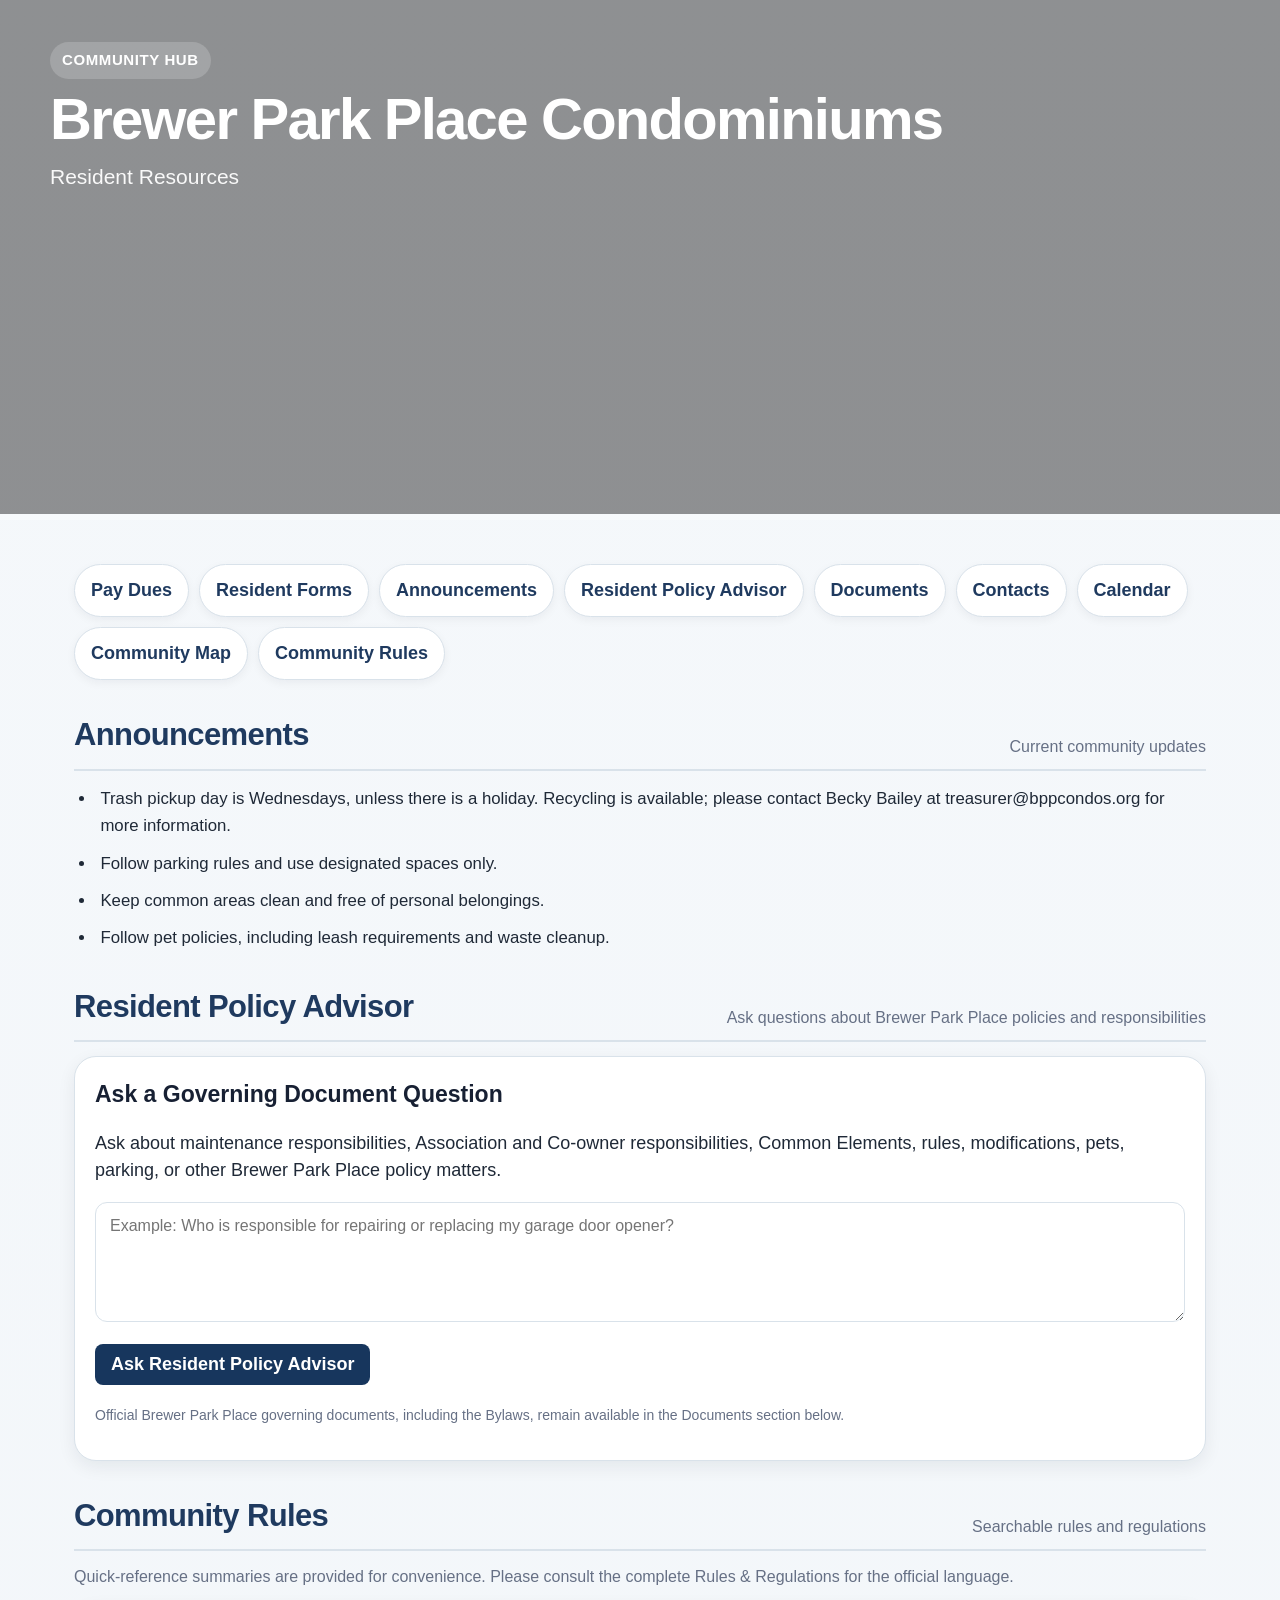
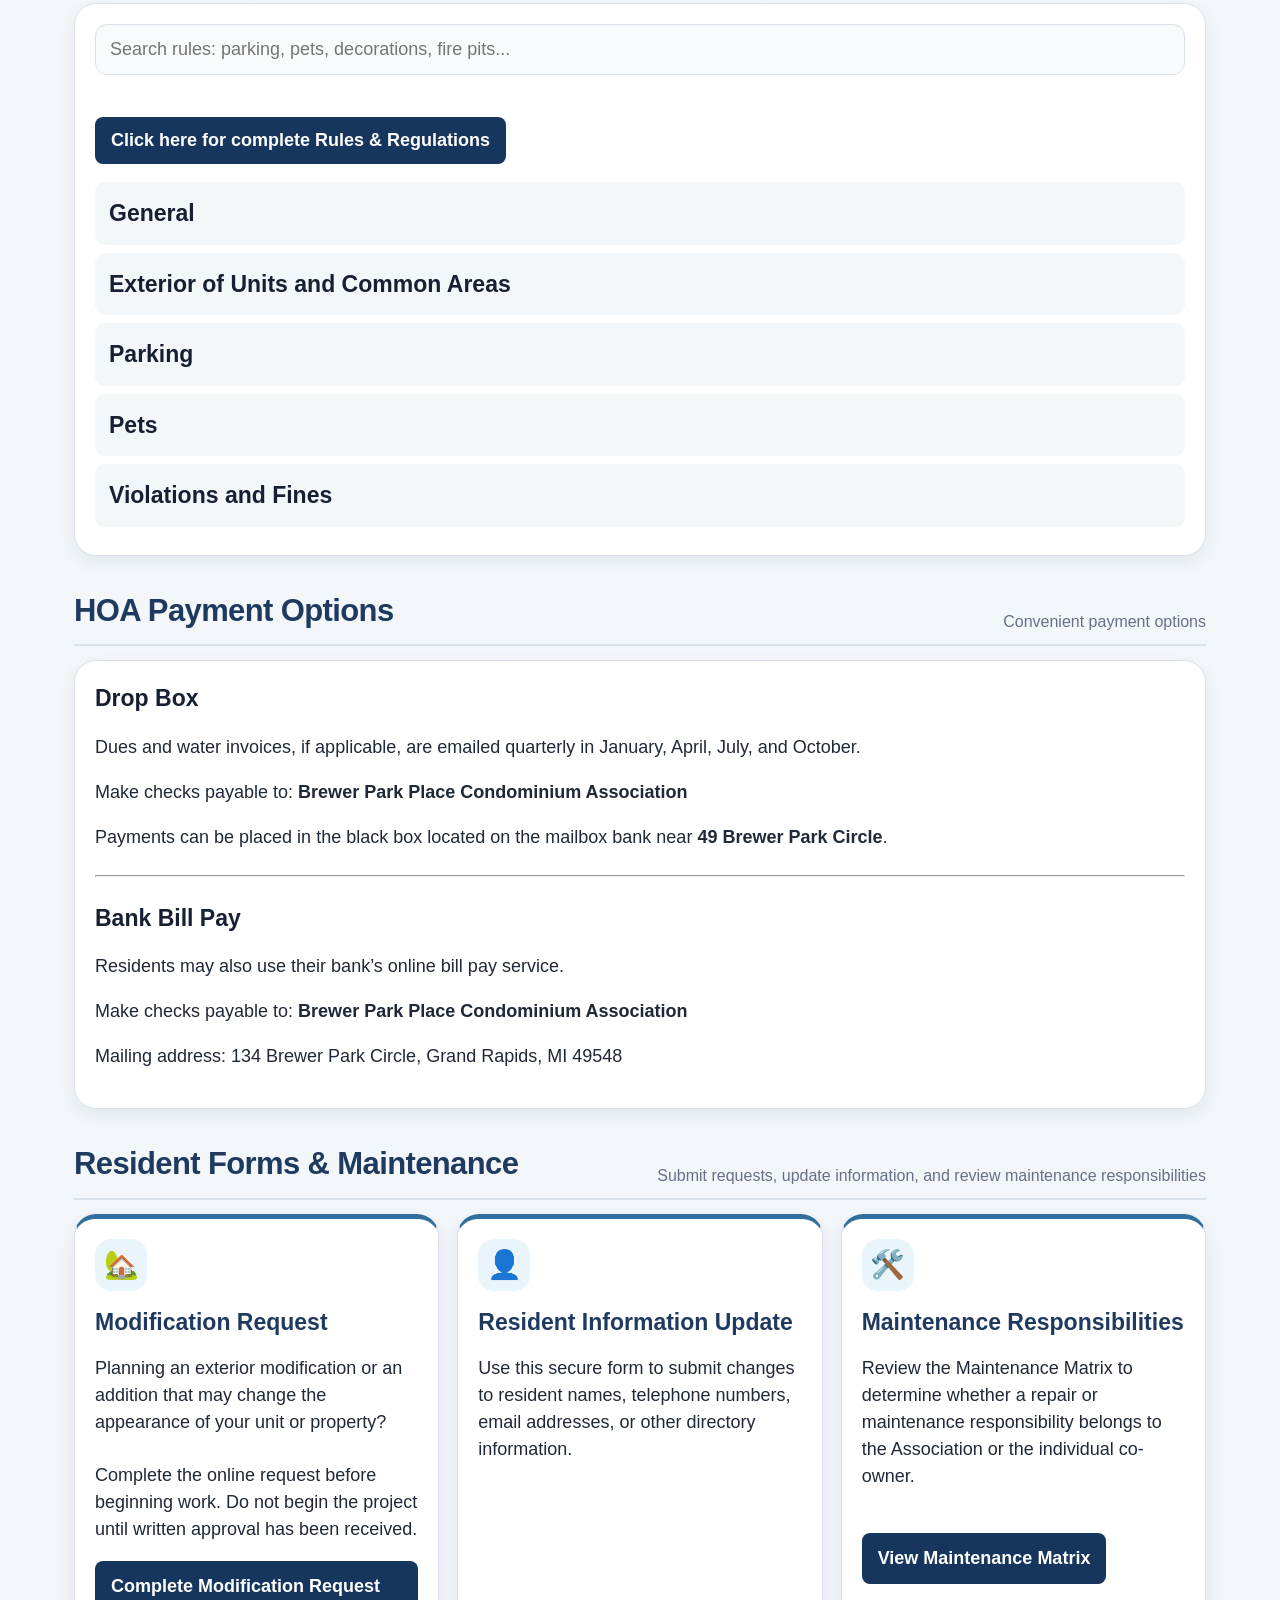
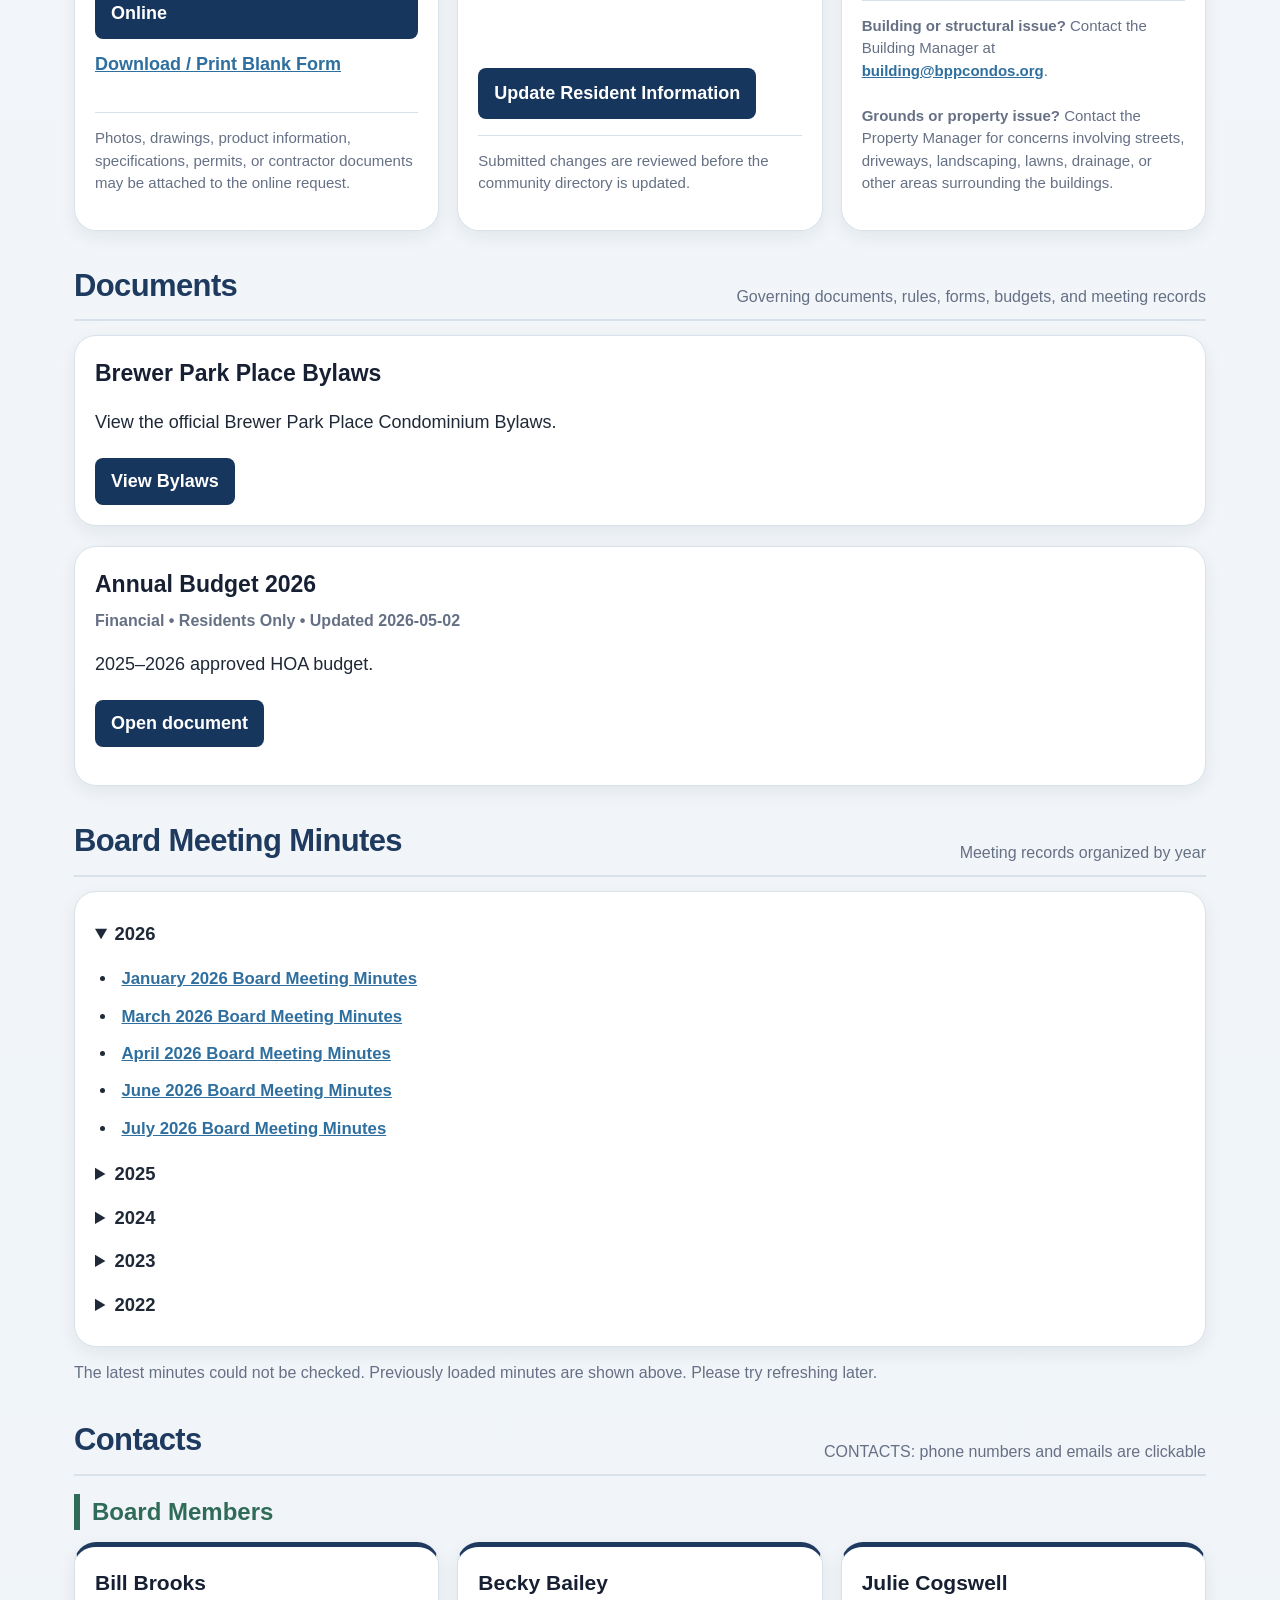
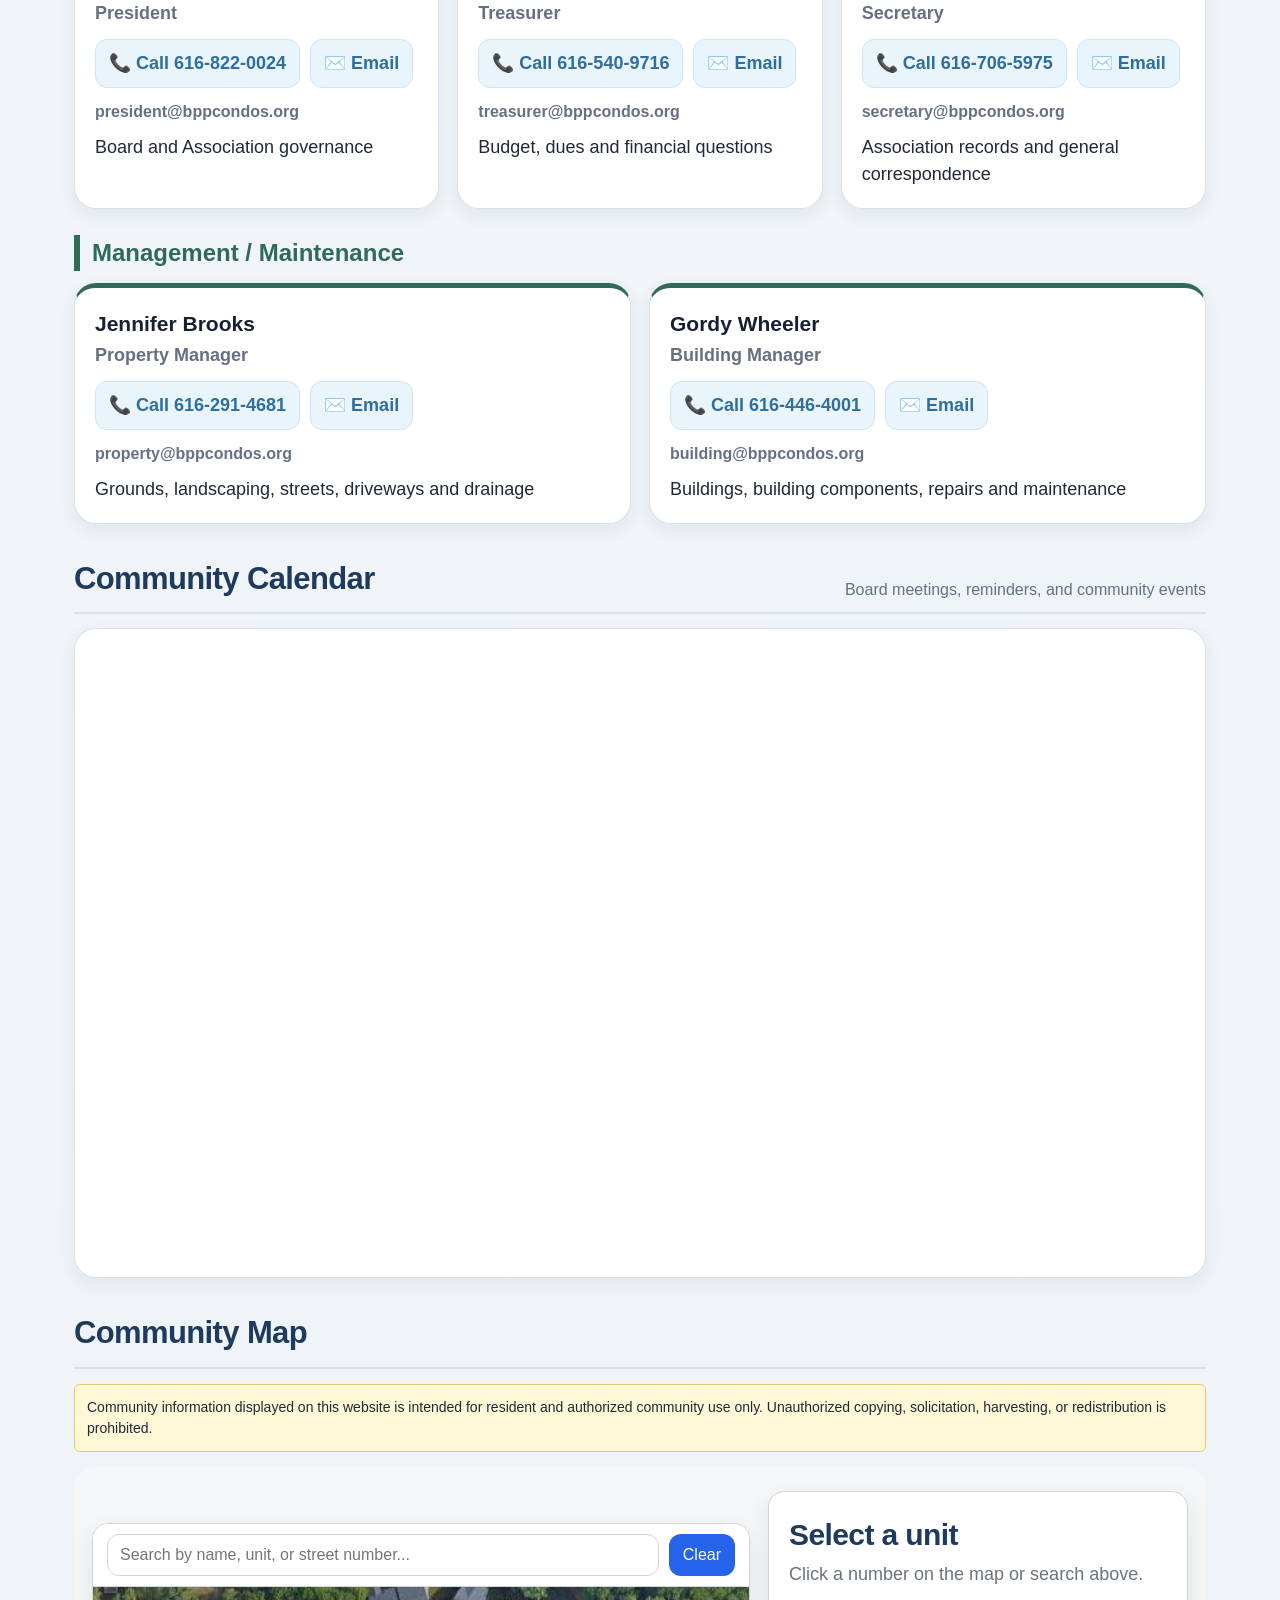
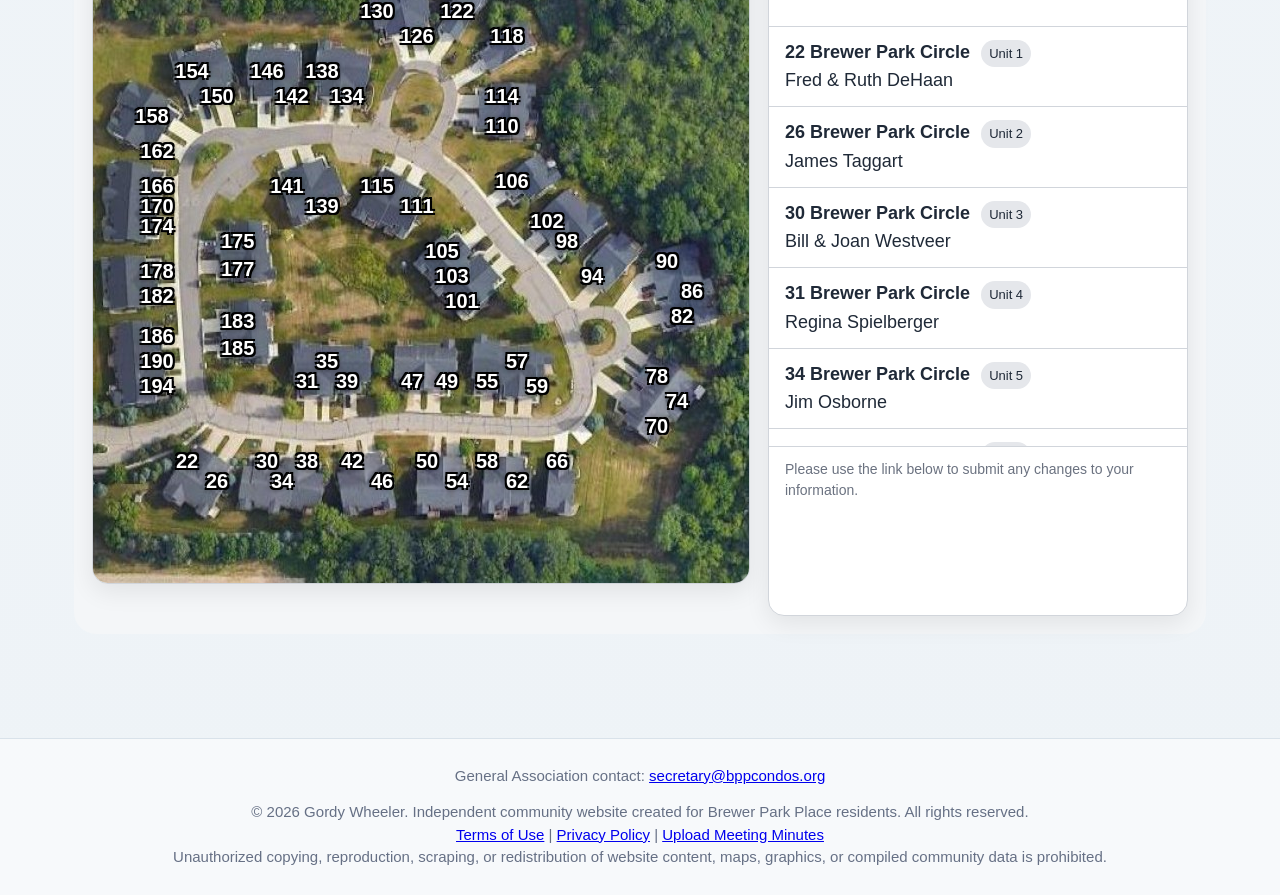
==== index.html @ aca6ef5b "Enable repeatable PDF minutes uploads and permanent owner guide Generate the minutes listing during " ====
<!DOCTYPE html>
<html lang="en">
<head>
  <meta charset="UTF-8" />
  <meta name="viewport" content="width=device-width, initial-scale=1.0" />
  <title>Brewer Park Place Condominiums | Community Hub</title>
  <link rel="stylesheet" href="style.css?v=5" />
  <style>
    .resident-disclaimer{background:#fff8d6;border:1px solid #e2c96f;padding:12px;margin:15px 0;border-radius:6px;font-size:14px;line-height:1.5;}
  </style>
</head>
<body>
<header>
  <div class="hero"><div><span class="brand-kicker">Community Hub</span><h1 id="hoaName">Brewer Park Place Condominiums</h1><p id="subtitle">A private community resource for residents and owners.</p></div></div>
</header>
<main>
  <nav aria-label="Main sections">
    <a href="#pay-dues">Pay Dues</a><a href="#resident-forms">Resident Forms</a><a href="#announcements">Announcements</a><a href="#policy-advisor">Resident Policy Advisor</a><a href="#documents">Documents</a><a href="#contacts">Contacts</a><a href="#calendar">Calendar</a><a href="#community-map">Community Map</a><a href="#community-rules">Community Rules</a>
  </nav>
  <section id="announcements"><div class="section-title"><h2>Announcements</h2><p class="section-note">Current community updates</p></div><ul id="announcementGrid" class="announcement-list"></ul></section>
  <section id="policy-advisor">
    <div class="section-title"><h2>Resident Policy Advisor</h2><p class="section-note">Ask questions about Brewer Park Place policies and responsibilities</p></div>
    <div class="card"><h3>Ask a Governing Document Question</h3><p>Ask about maintenance responsibilities, Association and Co-owner responsibilities, Common Elements, rules, modifications, pets, parking, or other Brewer Park Place policy matters.</p><textarea id="policyQuestion" placeholder="Example: Who is responsible for repairing or replacing my garage door opener?" style="width:100%; min-height:120px; padding:14px; font-size:16px; border:1px solid #d9e2ea; border-radius:12px; font-family:inherit; resize:vertical;"></textarea><button id="policyAskButton" class="button-link" type="button" onclick="askResidentPolicyAdvisor()" style="margin-top:14px;">Ask Resident Policy Advisor</button><div id="policyAnswer" style="display:none; margin-top:22px; padding:20px; background:#f7f9fb; border-left:5px solid #2b6ea6; border-radius:8px; white-space:pre-wrap; line-height:1.6;"></div><p style="margin-top:20px; font-size:14px; color:#667085;">Official Brewer Park Place governing documents, including the Bylaws, remain available in the Documents section below.</p></div>
  </section>
  <section id="community-rules">
    <div class="section-title"><h2>Community Rules</h2><p class="section-note">Searchable rules and regulations</p></div><p class="section-note" style="margin-bottom:14px;">Quick-reference summaries are provided for convenience. Please consult the complete Rules & Regulations for the official language.</p>
    <div class="card"><input id="rulesSearch" type="search" placeholder="Search rules: parking, pets, decorations, fire pits..." style="width:100%; padding:14px; font-size:18px; border:1px solid #d9e2ea; border-radius:12px; margin-bottom:20px;"><p><a class="button-link" href="https://drive.google.com/file/d/1xYm-x0zJaUz3wFuI6spm7TD19qVD8xUI/view?usp=sharing" target="_blank">Click here for complete Rules & Regulations</a></p>
      <div class="rules-section"><h3 class="rules-title">General</h3><div class="rules-content"><p>No yard sales, garage sales, rummage or estate sales, or auctions are permitted.</p><p>Co-owners selling units must notify the Board and provide realtor information.</p></div></div>
      <div class="rules-section"><h3 class="rules-title">Exterior of Units and Common Areas</h3><div class="rules-content"><p>No more than three security cameras may be attached to a unit.</p><p>Wind chimes are prohibited.</p><p>Trash containers must remain in garages except on trash day.</p><p>Propane fire tables are allowed if compliant with fire codes.</p></div></div>
      <div class="rules-section"><h3 class="rules-title">Parking</h3><div class="rules-content"><p>Guests should use driveways or guest parking lots.</p><p>No parking on sidewalks or grass.</p><p>Garage doors should remain closed except during active use.</p></div></div>
      <div class="rules-section"><h3 class="rules-title">Pets</h3><div class="rules-content"><p>Pets must be leashed and under control outdoors.</p><p>Residents must immediately clean up after pets.</p><p>Pet owners must complete pet registration.</p></div></div>
      <div class="rules-section"><h3 class="rules-title">Violations and Fines</h3><div class="rules-content"><p>The Board may levy fines for violations.</p><p>$100 fines may apply after 30 days.</p><p>$500 fines may apply after 60 days or repeated violations.</p></div></div>
    </div>
  </section>
  <section id="pay-dues"><div class="section-title"><h2>HOA Payment Options</h2><p class="section-note">Convenient payment options</p></div><div class="card"><h3>Drop Box</h3><p>Dues and water invoices, if applicable, are emailed quarterly in January, April, July, and October.</p><p>Make checks payable to: <strong>Brewer Park Place Condominium Association</strong></p><p>Payments can be placed in the black box located on the mailbox bank near <strong>49 Brewer Park Circle</strong>.</p><hr style="margin:24px 0;"><h3>Bank Bill Pay</h3><p>Residents may also use their bank’s online bill pay service.</p><p>Make checks payable to: <strong>Brewer Park Place Condominium Association</strong></p><p>Mailing address: 134 Brewer Park Circle, Grand Rapids, MI 49548</p></div></section>
  <section id="resident-forms">
    <div class="section-title"><h2>Resident Forms & Maintenance</h2><p class="section-note">Submit requests, update information, and review maintenance responsibilities</p></div>
    <div class="grid">
      <article class="card form-card"><div class="form-icon" aria-hidden="true">🏡</div><h3>Modification Request</h3><p>Planning an exterior modification or an addition that may change the appearance of your unit or property?</p><p>Complete the online request before beginning work. Do not begin the project until written approval has been received.</p><a class="button-link form-button" href="modification-request.html">Complete Modification Request Online</a><p style="margin-top:12px"><a href="BPP_Exterior_Alteration_Modification_Request.pdf" target="_blank" rel="noopener">Download / Print Blank Form</a></p><p class="form-help">Photos, drawings, product information, specifications, permits, or contractor documents may be attached to the online request.</p></article>
      <article class="card form-card"><div class="form-icon" aria-hidden="true">👤</div><h3>Resident Information Update</h3><p>Use this secure form to submit changes to resident names, telephone numbers, email addresses, or other directory information.</p><a class="button-link form-button" href="https://docs.google.com/forms/d/e/1FAIpQLScCni-2s0RUmHZD7UbjFWbjisVUMGKxMQ0u1I9mauL1jC-TzA/viewform?usp=sharing" target="_blank" rel="noopener">Update Resident Information</a><p class="form-help">Submitted changes are reviewed before the community directory is updated.</p></article>
      <article class="card form-card"><div class="form-icon" aria-hidden="true">🛠️</div><h3>Maintenance Responsibilities</h3><p>Review the Maintenance Matrix to determine whether a repair or maintenance responsibility belongs to the Association or the individual co-owner.</p><a class="button-link form-button" href="https://drive.google.com/file/d/1VrUpWDKYLiDDei8XcdGsJxpOVdybXTXp/view?usp=sharing" target="_blank" rel="noopener">View Maintenance Matrix</a><p class="form-help"><strong>Building or structural issue?</strong> Contact the Building Manager at <a href="mailto:building@bppcondos.org?subject=Brewer%20Park%20Place%20Building%20Maintenance">building@bppcondos.org</a>.<br><br><strong>Grounds or property issue?</strong> Contact the Property Manager for concerns involving streets, driveways, landscaping, lawns, drainage, or other areas surrounding the buildings.</p></article>
    </div>
  </section>
  <section id="documents"><div class="section-title"><h2>Documents</h2><p class="section-note">Governing documents, rules, forms, budgets, and meeting records</p></div><div class="grid" style="margin-bottom:20px;"><article class="card"><h3>Brewer Park Place Bylaws</h3><p>View the official Brewer Park Place Condominium Bylaws.</p><a class="button-link" href="https://drive.google.com/file/d/1m_-ugWsVs1j09Rn-tsZ5_aQtZBNSDhpb/view?usp=sharing" target="_blank" rel="noopener">View Bylaws</a></article></div><div id="documentGrid" class="grid"></div></section>
  <section id="meeting-minutes"><div class="section-title"><h2>Board Meeting Minutes</h2><p class="section-note">Meeting records organized by year</p></div><div class="card" id="meetingMinutesList"><details open><summary style="cursor:pointer; font-size:1.15rem; font-weight:700; padding:8px 0;">2026</summary><ul class="announcement-list" style="margin-top:10px;"><li><a href="https://drive.google.com/file/d/1gwVQzYmalIC2dqXrJs9bJ7i5uvq1uAsg/view?usp=sharing" target="_blank" rel="noopener">January 2026 Board Meeting Minutes</a></li><li><a href="https://drive.google.com/file/d/1KUnZX_1uBzK_K31FCvzOLIOJaQi0rBA9/view?usp=sharing" target="_blank" rel="noopener">March 2026 Board Meeting Minutes</a></li><li><a href="https://drive.google.com/file/d/18lxhR6MXRfJQtGwbCtFrB0yf-QX0rPBX/view?usp=sharing" target="_blank" rel="noopener">April 2026 Board Meeting Minutes</a></li><li><a href="https://docs.google.com/document/d/1po4CosWzK6Bg86AyPS6xnonM5_BhkxBDBkWZyHMSghY/edit?usp=sharing" target="_blank" rel="noopener">June 2026 Board Meeting Minutes</a></li><li><a href="https://docs.google.com/document/d/1TsM4UNgNd5bvSR_8QQvGldtA69pqImwIjs01rmhdcCY/edit?usp=sharing" target="_blank" rel="noopener">July 2026 Board Meeting Minutes</a></li></ul></details><details><summary style="cursor:pointer; font-size:1.15rem; font-weight:700; padding:8px 0;">2025</summary><ul class="announcement-list" style="margin-top:10px;"><li><a href="https://drive.google.com/file/d/1BsJp1hbZS9gDmdMy2_9KwPuU41Y-cNkl/view?usp=sharing" target="_blank" rel="noopener">January 2025 Board Meeting Minutes</a></li><li><a href="https://drive.google.com/file/d/1NjWY_pJdqF5K28CUkgASyqcskRPEsgMM/view?usp=sharing" target="_blank" rel="noopener">March 2025 Board Meeting Minutes</a></li><li><a href="https://drive.google.com/file/d/1BK9upE0ndebBH226gjkD2k2dDu1d83yT/view?usp=sharing" target="_blank" rel="noopener">May 2025 Annual Meeting Minutes</a></li><li><a href="https://drive.google.com/file/d/1sNydzOk_BqqduhCX77Fy1VSfjO9RDVie/view?usp=sharing" target="_blank" rel="noopener">June 2025 Board Meeting Minutes</a></li><li><a href="https://drive.google.com/file/d/11ezq0Ry8OEFS59bme9pcPtF_Dpbyq7S3/view?usp=sharing" target="_blank" rel="noopener">July 2025 Board Meeting Minutes</a></li><li><a href="https://drive.google.com/file/d/11UovR6-hOjJ_bRwbzE7bVDE-R69opET-/view?usp=sharing" target="_blank" rel="noopener">September 2025 Board Meeting Minutes</a></li><li><a href="https://drive.google.com/file/d/1GHdfvJ5dX1twCDFW-MXcbFn7pv29q-k-/view?usp=sharing" target="_blank" rel="noopener">November 2025 Board Meeting Minutes</a></li></ul></details><details><summary style="cursor:pointer; font-size:1.15rem; font-weight:700; padding:8px 0;">2024</summary><ul class="announcement-list" style="margin-top:10px;"><li><a href="https://drive.google.com/file/d/16DysN35MpoMA9p_uhBwQcAFP1BGzgWf5/view?usp=sharing" target="_blank" rel="noopener">May 2024 Follow-Up Annual Meeting Minutes</a></li></ul></details><details><summary style="cursor:pointer; font-size:1.15rem; font-weight:700; padding:8px 0;">2023</summary><ul class="announcement-list" style="margin-top:10px;"><li><a href="https://drive.google.com/file/d/1aZGapzSRcUlqco5oAyCooq_P-FMZ_iGe/view?usp=sharing" target="_blank" rel="noopener">May 2023 Annual Meeting Record</a></li><li><a href="https://drive.google.com/file/d/155jN5wvMQClYhIye70HUZgiQQLMjUDTn/view?usp=sharing" target="_blank" rel="noopener">July 2023 Board Meeting Minutes</a></li></ul></details><details><summary style="cursor:pointer; font-size:1.15rem; font-weight:700; padding:8px 0;">2022</summary><ul class="announcement-list" style="margin-top:10px;"><li><a href="https://drive.google.com/file/d/1mx0-0LWjry_GyuHARFpMjJEwdqZohmrx/view?usp=sharing" target="_blank" rel="noopener">May 2022 Annual Meeting Minutes</a></li></ul></details></div><p id="minutesLoadStatus" class="section-note" role="status" hidden style="margin-top:14px;"></p></section>
  <section id="contacts"><div class="section-title"><h2>Contacts</h2><p class="section-note">CONTACTS: phone numbers and emails are clickable</p></div><span id="contactCount" style="display:none;"></span><div id="contactGroups"></div></section>
  <section id="calendar"><div class="section-title"><h2>Community Calendar</h2><p class="section-note">Board meetings, reminders, and community events</p></div><div class="card"><iframe src="https://calendar.google.com/calendar/embed?src=c05a77765608bfdc1a9a4aa5daaa002c3ac45412b177846ede301ee8cc076ab3%40group.calendar.google.com&ctz=America%2FDetroit&mode=MONTH" style="border:0; width:100%; height:600px; border-radius:12px;" frameborder="0" scrolling="no"></iframe></div></section>
  <section id="community-map"><div class="section-title"><h2>Community Map</h2></div><div class="resident-disclaimer">Community information displayed on this website is intended for resident and authorized community use only. Unauthorized copying, solicitation, harvesting, or redistribution is prohibited.</div><div id="community-map-dashboard"><div class="app"><section class="panel"><div class="toolbar"><input id="search" placeholder="Search by name, unit, or street number..." autocomplete="off"><button onclick="clearSearch()">Clear</button></div><div class="map-wrap" id="mapWrap"><div class="map-inner" id="mapInner"><img src="bpp-map.jpg" alt="Brewer Park Place community map"></div></div></section><aside class="panel"><div class="detail" id="detail"><h2>Select a unit</h2><div class="sub">Click a number on the map or search above.</div></div><div class="list" id="resultList"></div><div class="footer-note">Please use the link below to submit any changes to your information.</div></aside></div></div></section>
</main>
<script src="site-data.js?v=2"></script><script src="map.js"></script>
<footer class="site-footer"><div>General Association contact: <a href="mailto:secretary@bppcondos.org">secretary@bppcondos.org</a></div><div style="margin-top:14px;">© 2026 Gordy Wheeler. Independent community website created for Brewer Park Place residents. All rights reserved.</div><div class="footer-links"><a href="terms.html">Terms of Use</a> | <a href="privacy.html">Privacy Policy</a> | <a href="minutes-upload.html">Upload Meeting Minutes</a></div><div class="footer-note">Unauthorized copying, reproduction, scraping, or redistribution of website content, maps, graphics, or compiled community data is prohibited.</div></footer>
<script>
async function askResidentPolicyAdvisor(){const questionBox=document.getElementById("policyQuestion");const answerBox=document.getElementById("policyAnswer");const askButton=document.getElementById("policyAskButton");const question=questionBox.value.trim();if(!question){alert("Please enter a policy question.");return;}askButton.disabled=true;askButton.textContent="Reviewing governing documents...";answerBox.style.display="block";answerBox.textContent="Searching Brewer Park Place governing documents...";try{const response=await fetch("https://bpp-resident-policy-advisor.glwjrmi.workers.dev/",{method:"POST",headers:{"Content-Type":"application/json"},body:JSON.stringify({question})});const data=await response.json();if(!response.ok){throw new Error(data.error||"The Policy Advisor could not complete the request.");}answerBox.textContent=data.answer||"No answer was returned.";}catch(error){answerBox.textContent="The Resident Policy Advisor is temporarily unavailable. Please try again later.";}finally{askButton.disabled=false;askButton.textContent="Ask Resident Policy Advisor";}}
document.addEventListener('contextmenu',function(e){e.preventDefault();});document.addEventListener('keydown',function(e){if(e.ctrlKey&&(e.key==='u'||e.key==='s')){e.preventDefault();}});
</script>
<button id="topBtn" onclick="scrollToTop()">↑ Top</button>
<script defer src="minutes-config.js?v=2"></script>
<script defer src="minutes.js?v=2"></script>
<!-- Cloudflare Web Analytics -->
<script type="module" src="https://static.cloudflareinsights.com/beacon.min.js" data-cf-beacon='{"token":"7044c015761f4064af6e8885f72cf62d"}'></script>
<!-- End Cloudflare Web Analytics -->
</body>
</html>
---- style.css ----
/* Brewer Park Place Condos website styles */
.rules-title{
  cursor:pointer;
  background:#f3f7fa;
  padding:14px;
  border-radius:10px;
  margin-top:14px;
}

.rules-content{
  display:none;
  padding:14px;
}
    :root {
      --navy: #1f3a5f;
      --blue: #2f6f9f;
      --sky: #eaf4fb;
      --green: #2f6b57;
      --cream: #f7f4ed;
      --border: #d9e2ea;
      --text: #1f2937;
      --muted: #667085;
      --card: #ffffff;
      --important: #fff6d7;
      --urgent: #ffe4e4;
      --shadow: 0 10px 28px rgba(15, 23, 42, .09);
    }

    * { box-sizing: border-box; }
    html { scroll-behavior: smooth; }
    body {
      margin: 0;
      font-family: Arial, Helvetica, sans-serif;
      color: var(--text);
      background: linear-gradient(180deg, #f5f8fb 0%, #eef3f7 100%);
      font-size: 18px;
      line-height: 1.5;
    }

  header {
  color: white;
  background-image:
    linear-gradient(rgba(0,0,0,.42), rgba(0,0,0,.42)),
    url("bpp-entrance-2.jpg");
  background-size: cover;
  background-position: center 70%;
  background-repeat: no-repeat;
  min-height: 520px;
  padding: 42px 22px 34px;
  border-bottom: 6px solid rgba(255,255,255,.22);
}

.hero {
  max-width: 1180px;
  margin: 0 auto;
  display: grid;
  grid-template-columns: 1fr auto;
  gap: 22px;
  align-items: center;
}

    .brand-kicker {
      display: inline-block;
      margin-bottom: 10px;
      padding: 7px 12px;
      border-radius: 999px;
      background: rgba(255,255,255,.18);
      font-size: 15px;
      font-weight: 700;
      letter-spacing: .04em;
      text-transform: uppercase;
    }

    header h1 {
      margin: 0;
      font-size: clamp(36px, 5vw, 58px);
      line-height: 1.05;
      letter-spacing: -.03em;
    }

    header p {
      margin: 12px 0 0;
      font-size: 21px;
      opacity: .95;
      max-width: 760px;
    }

    .hero-card {
      background: rgba(255,255,255,.15);
      border: 1px solid rgba(255,255,255,.28);
      border-radius: 22px;
      padding: 18px;
      min-width: 260px;
      box-shadow: 0 12px 30px rgba(0,0,0,.12);
    }

    .hero-card strong {
      display: block;
      font-size: 18px;
      margin-bottom: 4px;
    }

    main {
      max-width: 1180px;
      margin: 0 auto;
      padding: 26px 24px 36px;
    }

    .toolbar {
      display: grid;
      grid-template-columns: 1fr auto;
      gap: 14px;
      margin: -48px 0 22px;
      align-items: center;
    }

    .search-wrap {
      background: white;
      border: 1px solid var(--border);
      border-radius: 20px;
      box-shadow: var(--shadow);
      padding: 10px;
    }

    input[type="search"] {
      width: 100%;
      padding: 17px 18px;
      border: 0;
      outline: 0;
      border-radius: 14px;
      font-size: 20px;
      background: #f8fafc;
    }

    .pill {
      display: inline-flex;
      align-items: center;
      justify-content: center;
      padding: 13px 16px;
      border-radius: 999px;
      background: white;
      color: var(--navy);
      border: 1px solid var(--border);
      box-shadow: var(--shadow);
      font-size: 15px;
      font-weight: 700;
      white-space: nowrap;
      min-height: 55px;
    }

    nav {
      display: flex;
      flex-wrap: wrap;
      gap: 10px;
      margin: 18px 0 28px;
    }

    nav a {
      color: var(--navy);
      background: white;
      border: 1px solid var(--border);
      padding: 12px 16px;
      border-radius: 999px;
      text-decoration: none;
      font-weight: 700;
      box-shadow: 0 3px 10px rgba(15, 23, 42, .05);
    }

    nav a:hover { border-color: var(--blue); }

    .section-title {
      display: flex;
      justify-content: space-between;
      align-items: end;
      gap: 16px;
      margin-bottom: 14px;
      border-bottom: 2px solid var(--border);
      padding-bottom: 10px;
    }

    section { margin: 32px 0; }
    h2 {
      color: var(--navy);
      font-size: 31px;
      margin: 0;
      letter-spacing: -.02em;
    }

    .section-note {
      color: var(--muted);
      font-size: 16px;
      margin: 0;
    }

    .grid {
      display: grid;
      grid-template-columns: repeat(auto-fit, minmax(310px, 1fr));
      gap: 18px;
    }

    .card {
      background: var(--card);
      border: 1px solid var(--border);
      border-radius: 22px;
      padding: 20px;
      box-shadow: 0 6px 18px rgba(15, 23, 42, .07);
    }

    .card h3 {
      margin: 0 0 8px;
      font-size: 23px;
      color: #172033;
    }

    .meta {
      color: var(--muted);
      font-size: 16px;
      margin-bottom: 9px;
      font-weight: 600;
    }

    .card a {
      color: var(--blue);
      font-weight: 700;
    }

   .button-link {
    display: inline-block;
    margin-top: 4px;
    padding: 10px 16px;
    border-radius: 8px;
    background: #17365d;
    color: #ffffff !important;
    border: none;
    text-decoration: none;
    font-weight: 700;
     font-size: 18px;
    cursor: pointer;
    transition: background .2s ease, transform .2s ease;
}

.button-link:hover {
    background: #244e7d;
    color: #ffffff;
    transform: translateY(-1px);
}


    .announcement-list {
      margin: 0;
      padding-left: 1.4rem;
      font-size: 1.05rem;
      line-height: 1.65;
    }
    .announcement-list li {
      margin: 0 0 .6rem;
      padding-left: .25rem;
    }
    .announcement.important { background: var(--important); border-color: #f3d36b; }
    .announcement.urgent { background: var(--urgent); border-color: #ee9a9a; }

    .notice {
      border-left: 6px solid var(--blue);
      background: white;
      padding: 17px 19px;
      border-radius: 16px;
      margin: 0 0 18px;
      box-shadow: 0 4px 14px rgba(15, 23, 42, .05);
    }

    .quick-card {
      border-top: 5px solid var(--blue);
    }



    .contact-tools {
      display: grid;
      grid-template-columns: 1fr auto;
      gap: 12px;
      align-items: center;
      margin-bottom: 18px;
    }

    .contact-search {
      width: 100%;
      padding: 15px 16px;
      border: 1px solid var(--border);
      border-radius: 16px;
      font-size: 18px;
      background: white;
      box-shadow: 0 4px 14px rgba(15, 23, 42, .05);
    }

    .contact-count {
      white-space: nowrap;
      color: var(--muted);
      font-size: 15px;
      font-weight: 700;
    }

    .contact-group {
      margin: 18px 0 26px;
    }

    .contact-group-title {
      margin: 0 0 12px;
      color: var(--green);
      font-size: 24px;
      border-left: 6px solid var(--green);
      padding-left: 12px;
    }

    .contact-card {
      position: relative;
      overflow: hidden;
      border-top: 5px solid var(--blue);
    }

    .contact-card.board { border-top-color: var(--navy); }
    .contact-card.management { border-top-color: var(--green); }
    .contact-card.emergency { border-top-color: #b42318; }

    .contact-name {
      font-size: 21px;
      font-weight: 800;
      color: #172033;
      margin-bottom: 2px;
    }

    .contact-role {
      color: var(--muted);
      font-weight: 700;
      margin-bottom: 12px;
    }

    .contact-actions {
      display: flex;
      flex-wrap: wrap;
      gap: 10px;
      margin: 12px 0;
    }

    .contact-button {
      display: inline-flex;
      align-items: center;
      gap: 7px;
      padding: 10px 13px;
      border-radius: 12px;
      background: var(--sky);
      color: var(--blue);
      text-decoration: none;
      font-weight: 800;
      border: 1px solid #cfe5f3;
    }

    .contact-button.emergency {
      color: #b42318;
      background: #fff1f0;
      border-color: #ffd1cc;
    }

    .contact-note {
      margin-top: 10px;
      color: var(--text);
    }

    .private-note {
      margin-top: 12px;
      padding: 12px;
      border-radius: 14px;
      background: #f8fafc;
      color: var(--muted);
      font-size: 15px;
      border: 1px dashed var(--border);
    }

    footer {
      border-top: 1px solid var(--border);
      margin-top: 36px;
      padding: 26px;
      color: var(--muted);
      text-align: center;
      font-size: 15px;
      background: rgba(255,255,255,.55);
    }

    .hidden { display: none !important; }

    @media (max-width: 760px) {
      body { font-size: 17px; }
      .hero { grid-template-columns: 1fr; }
      .hero-card { min-width: auto; }
      main { padding: 18px 16px 30px; }
      .toolbar { grid-template-columns: 1fr; margin-top: -36px; }
      .section-title { display: block; }
      .section-note { margin-top: 4px; }
      .contact-tools { grid-template-columns: 1fr; }
    }
  
    /* Embedded Community Map Dashboard */

#community-map-dashboard {
  background:#f4f6f8;
  color:#1f2937;
  border-radius:22px;
  overflow:visible;
  padding-top:6px;
}
#community-map-dashboard * { box-sizing:border-box; }
#community-map-dashboard .app {
  display:grid;
  grid-template-columns:1fr 420px;
  gap:18px;
  padding:18px;
  max-width:1400px;
  margin:0 auto;
}
#community-map-dashboard .panel { background:#fff; border:1px solid #d1d5db; border-radius:16px; box-shadow:0 8px 24px rgba(0,0,0,.08); overflow:hidden; }
#community-map-dashboard .toolbar {
  padding:10px 14px;
  display:flex;
  gap:10px;
  border-bottom:1px solid #d1d5db;
  align-items:center;
  height:auto;
  background:#ffffff;
  position:sticky;
  top:0;
  z-index:20;
}
#community-map-dashboard input {
  width:100%;
  font-size:16px;
  padding:10px 12px;
  height:42px;
  border:1px solid #d1d5db;
  border-radius:12px;
}
#community-map-dashboard button {
  font-size:16px;
  height:42px;
  padding:0 14px;
  border:0;
  border-radius:12px;
  background:#2563eb;
  color:#fff;
  cursor:pointer;
}
#community-map-dashboard button:hover { background:#1d4ed8; }
#community-map-dashboard .map-wrap {
  position:relative;
  width:100%;
  overflow:auto;
  background:#e5e7eb;
  display:flex;
  justify-content:center;
}
#community-map-dashboard .map-inner {
  position: relative;
  display: inline-block;
}

#community-map-dashboard .map-inner img {
  display: block;
  max-width: none;
}
    
#community-map-dashboard .marker {
  position: absolute;
  transform: translate(-50%,-50%);
  
  background: transparent;
  border: 0;
  cursor: pointer;

  color: white;
  font-weight: 900;
  font-size: 20px;
  line-height: 1;

  text-shadow:
    -2px -2px 0 #000,
     2px -2px 0 #000,
    -2px  2px 0 #000,
     2px  2px 0 #000,
     0 0 6px #000;

  padding: 0;
  margin: 0;

  display: flex;
  align-items: center;
  justify-content: center;

  min-width: 28px;
  min-height: 28px;
}
#community-map-dashboard .marker:hover,
#community-map-dashboard .marker.active { background:rgba(37,99,235,.25); border-color:#2563eb; box-shadow:0 0 0 4px rgba(37,99,235,.2); }
#community-map-dashboard .marker.problem { border-color:rgba(220,38,38,.45); }
#community-map-dashboard .detail { padding:20px; }
#community-map-dashboard .detail h2 { font-size:30px; margin:0 0 4px; }
#community-map-dashboard .sub { font-size:18px; color:#6b7280; margin-bottom:18px; }
#community-map-dashboard .info-row { border-top:1px solid #d1d5db; padding:14px 0; }
#community-map-dashboard .label { font-size:14px; color:#6b7280; text-transform:uppercase; letter-spacing:.05em; margin-bottom:4px; }
#community-map-dashboard .value { font-size:22px; font-weight:700; }
#community-map-dashboard .phone a { color:#2563eb; text-decoration:none; }
#community-map-dashboard .note { color:#dc2626; font-weight:700; }
#community-map-dashboard .list { max-height:420px; overflow:auto; border-top:1px solid #d1d5db; }
#community-map-dashboard .list-item { padding:12px 16px; border-bottom:1px solid #d1d5db; cursor:pointer; }
#community-map-dashboard .list-item:hover { background:#eff6ff; }
#community-map-dashboard .badge { display:inline-block; font-size:13px; padding:4px 8px; border-radius:999px; background:#e5e7eb; margin-left:6px; }
#community-map-dashboard .badge.warn { color:#991b1b; background:#fee2e2; }
#community-map-dashboard .footer-note { padding:12px 16px; color:#6b7280; font-size:14px; border-top:1px solid #d1d5db; }
@media(max-width:950px) {
  #community-map-dashboard .app { grid-template-columns:1fr; }
  #community-map-dashboard .map-wrap { max-height:70vh; }
}

  
#community-map-dashboard .marker.search-match {
  background:rgba(220,38,38,.32);
  border-color:#dc2626;
  box-shadow:0 0 0 6px rgba(220,38,38,.22);
}
#topBtn {
  position: fixed;
  bottom: 24px;
  right: 24px;

  background: #1d4e89;
  color: white;

  border: none;
  border-radius: 999px;

  padding: 12px 18px;
  font-size: 16px;
  font-weight: 600;

  cursor: pointer;

  box-shadow: 0 4px 14px rgba(0,0,0,.22);

  z-index: 9999;

  opacity: 0;
  visibility: hidden;

  transition: all .25s ease;
}

#topBtn.show {
  opacity: 1;
  visibility: visible;
}

#topBtn:hover {
  background: #163b68;
  transform: translateY(-2px);
}
/* Resident Forms & Maintenance Center */

.form-card {
  position: relative;
  display: flex;
  flex-direction: column;
  border-top: 5px solid var(--blue);
}

.form-card h3 {
  color: var(--navy);
}

.form-card p {
  margin-top: 8px;
}

.form-icon {
  width: 52px;
  height: 52px;
  display: flex;
  align-items: center;
  justify-content: center;
  margin-bottom: 14px;
  border-radius: 16px;
  background: var(--sky);
  font-size: 28px;
}

.form-button {
  align-self: flex-start;
  margin-top: auto;
  padding: 12px 16px;
}

.form-help {
  margin-top: 16px !important;
  padding-top: 14px;
  border-top: 1px solid var(--border);
  color: var(--muted);
  font-size: 15px;
}

.form-help a {
  overflow-wrap: anywhere;
}
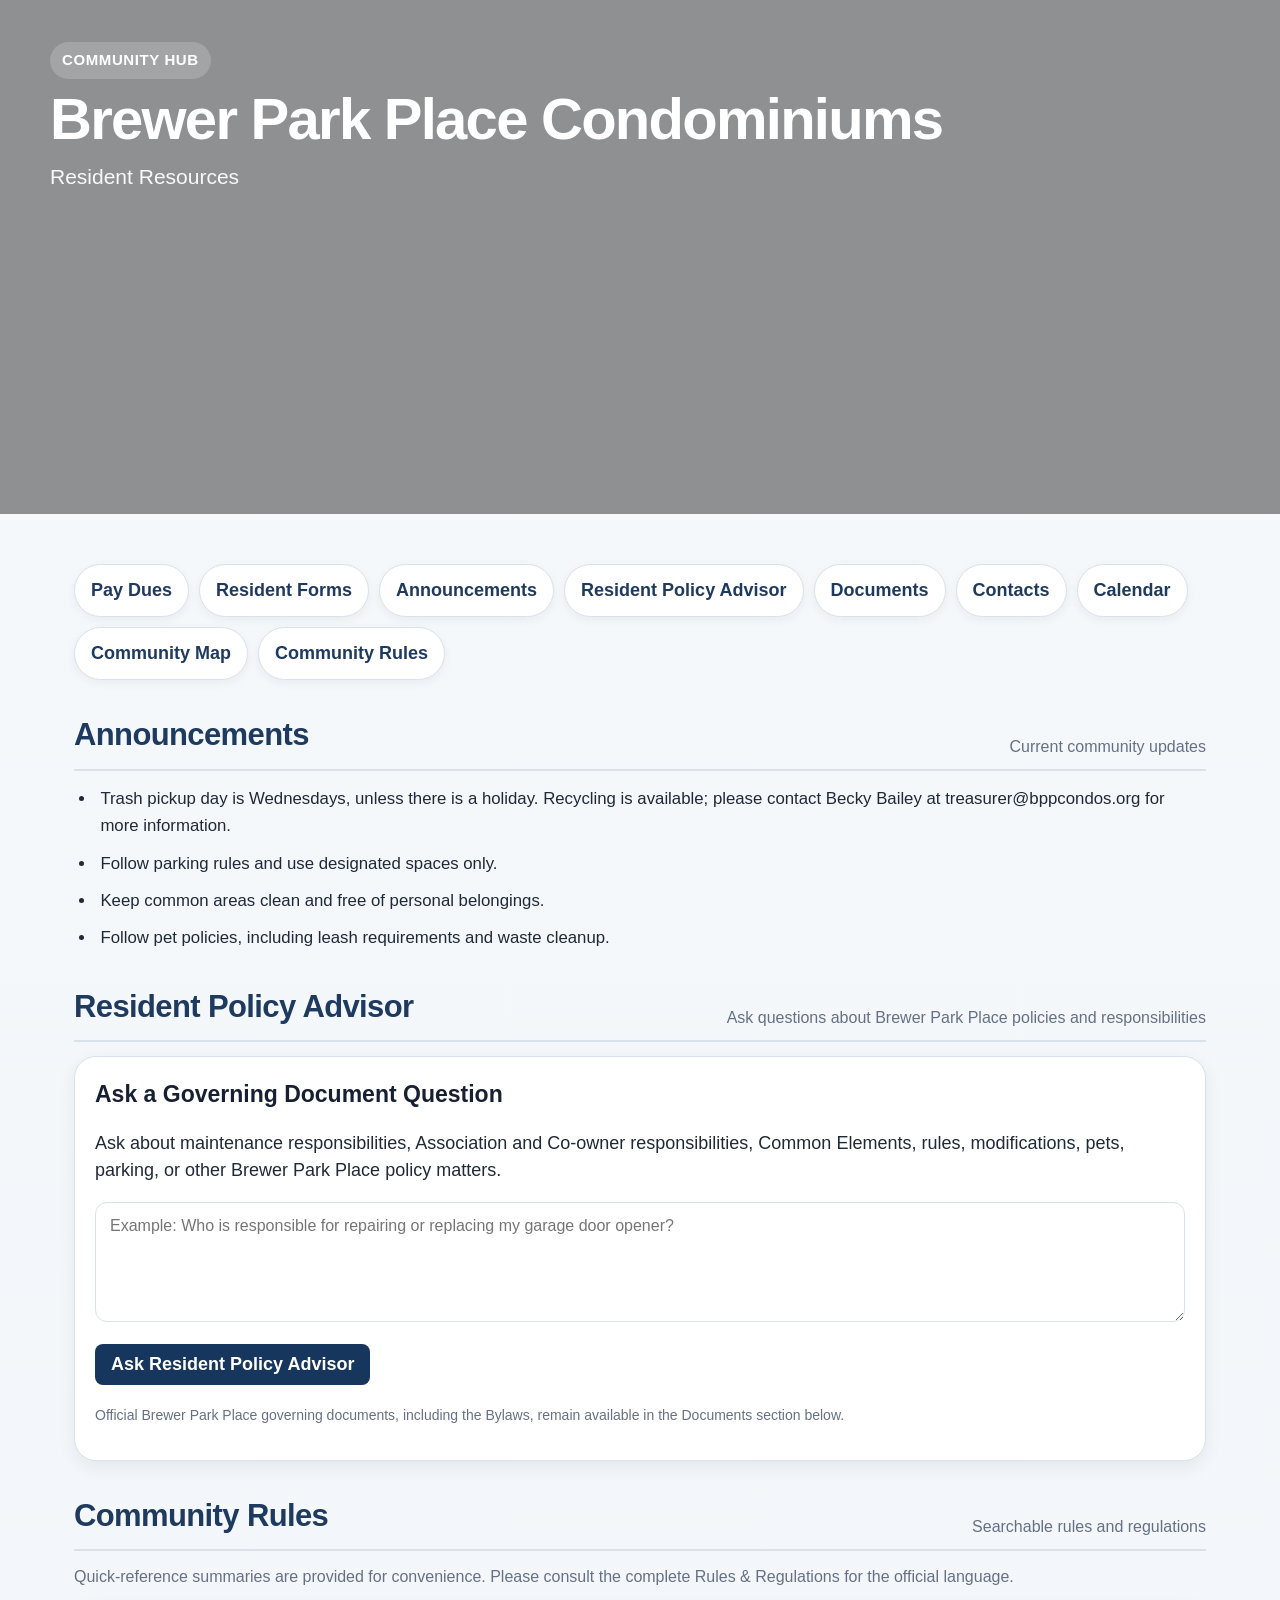
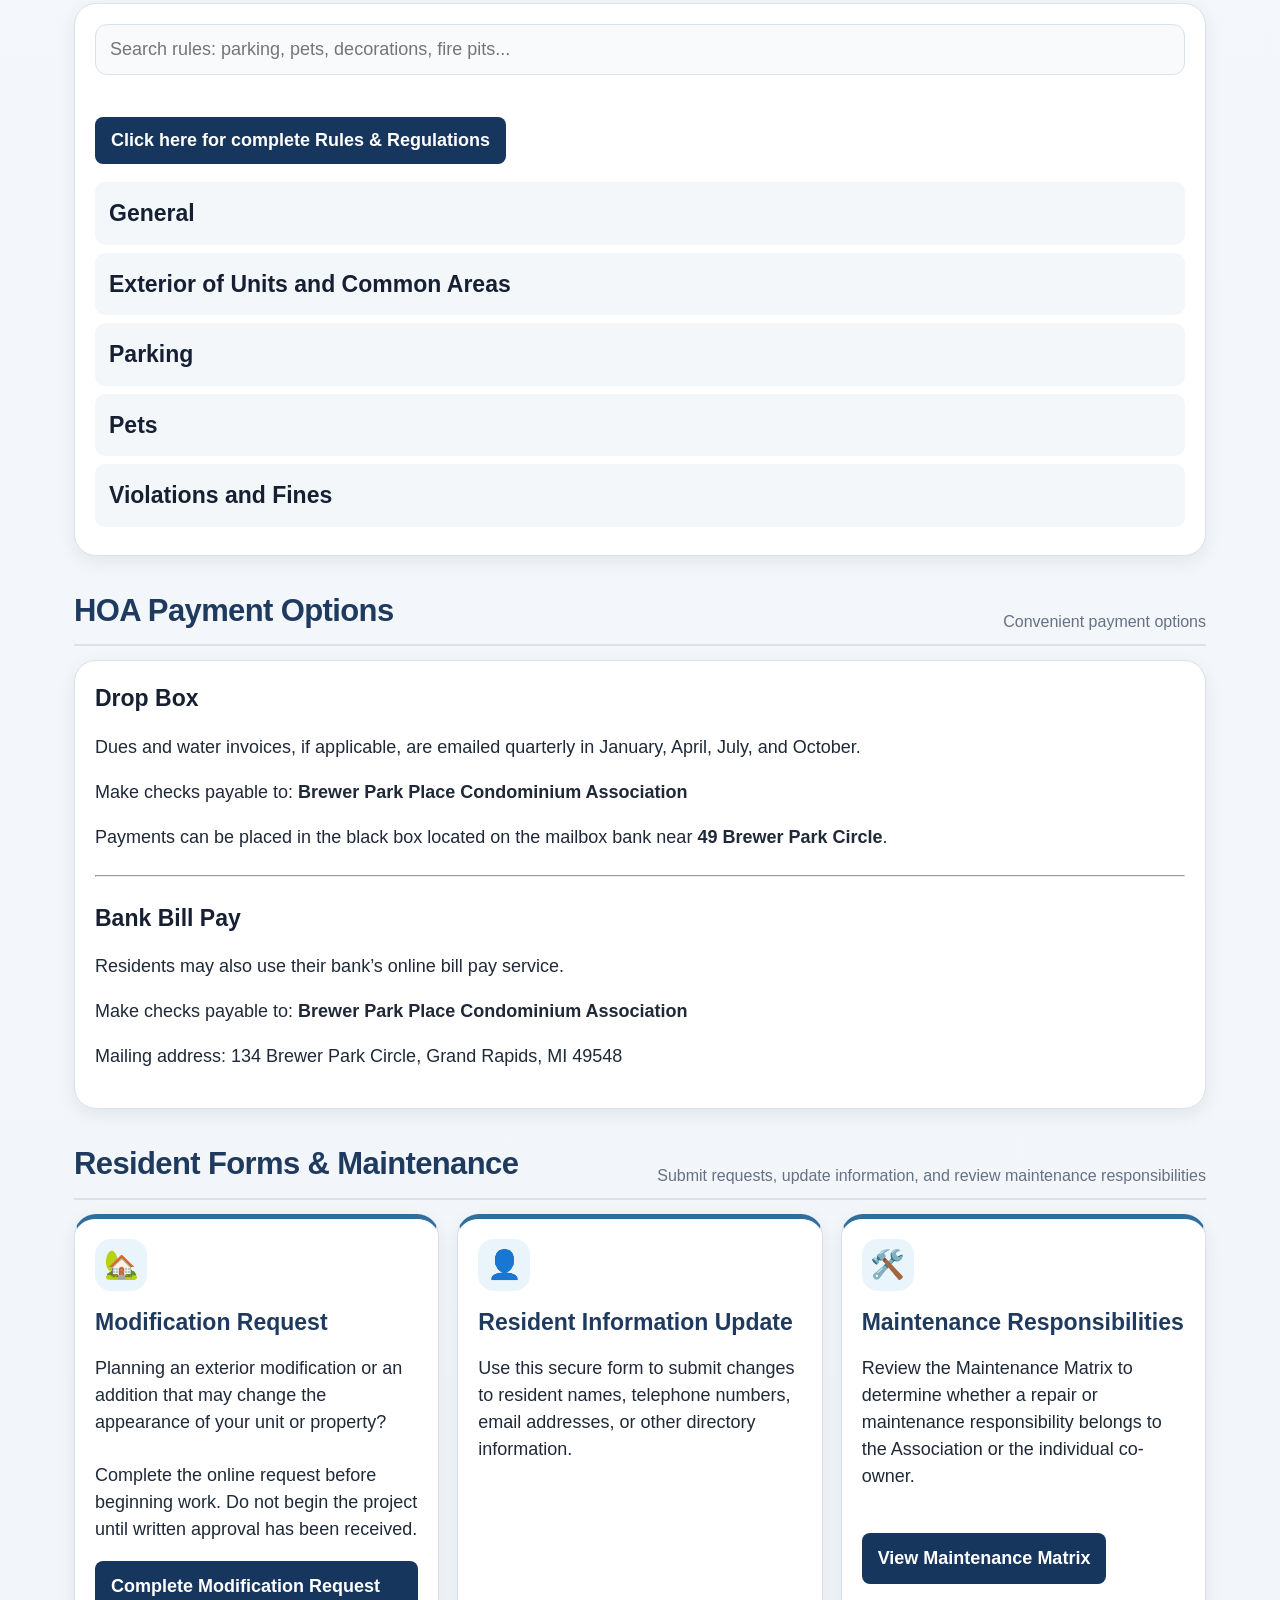
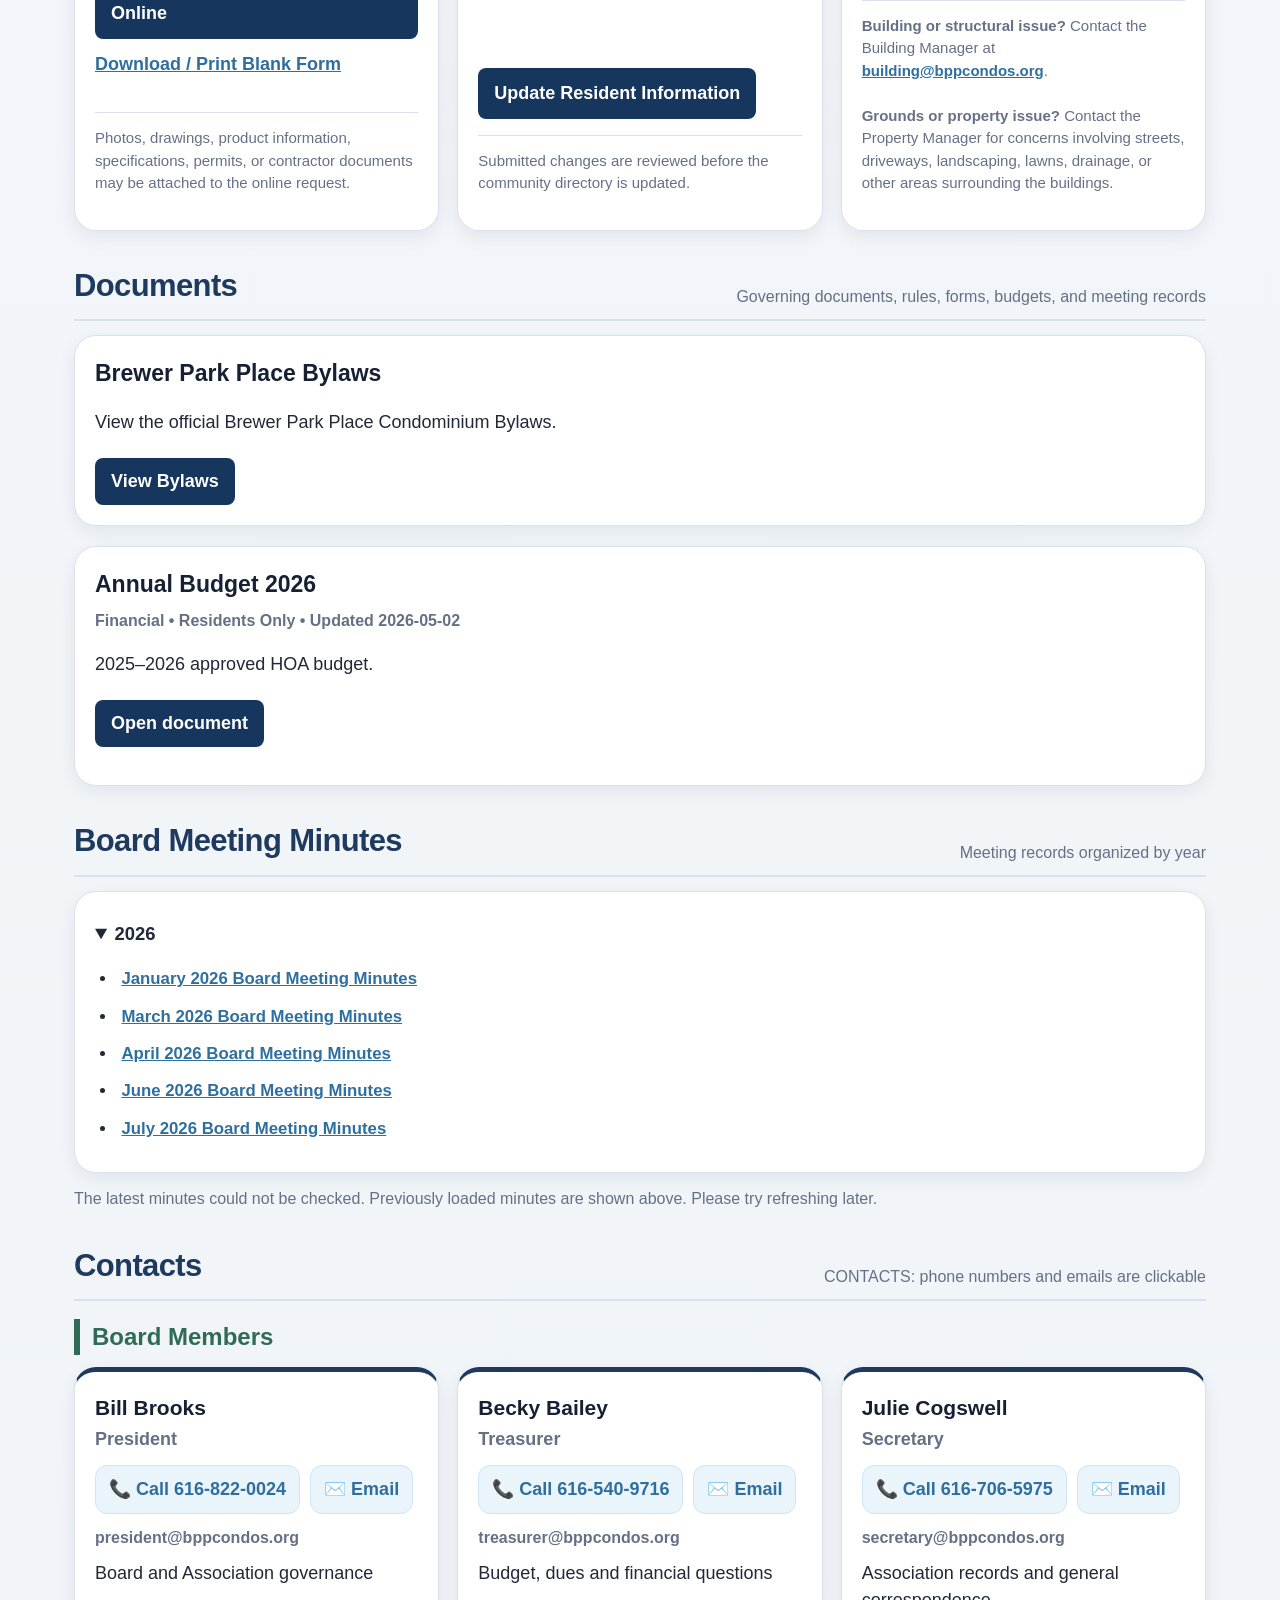
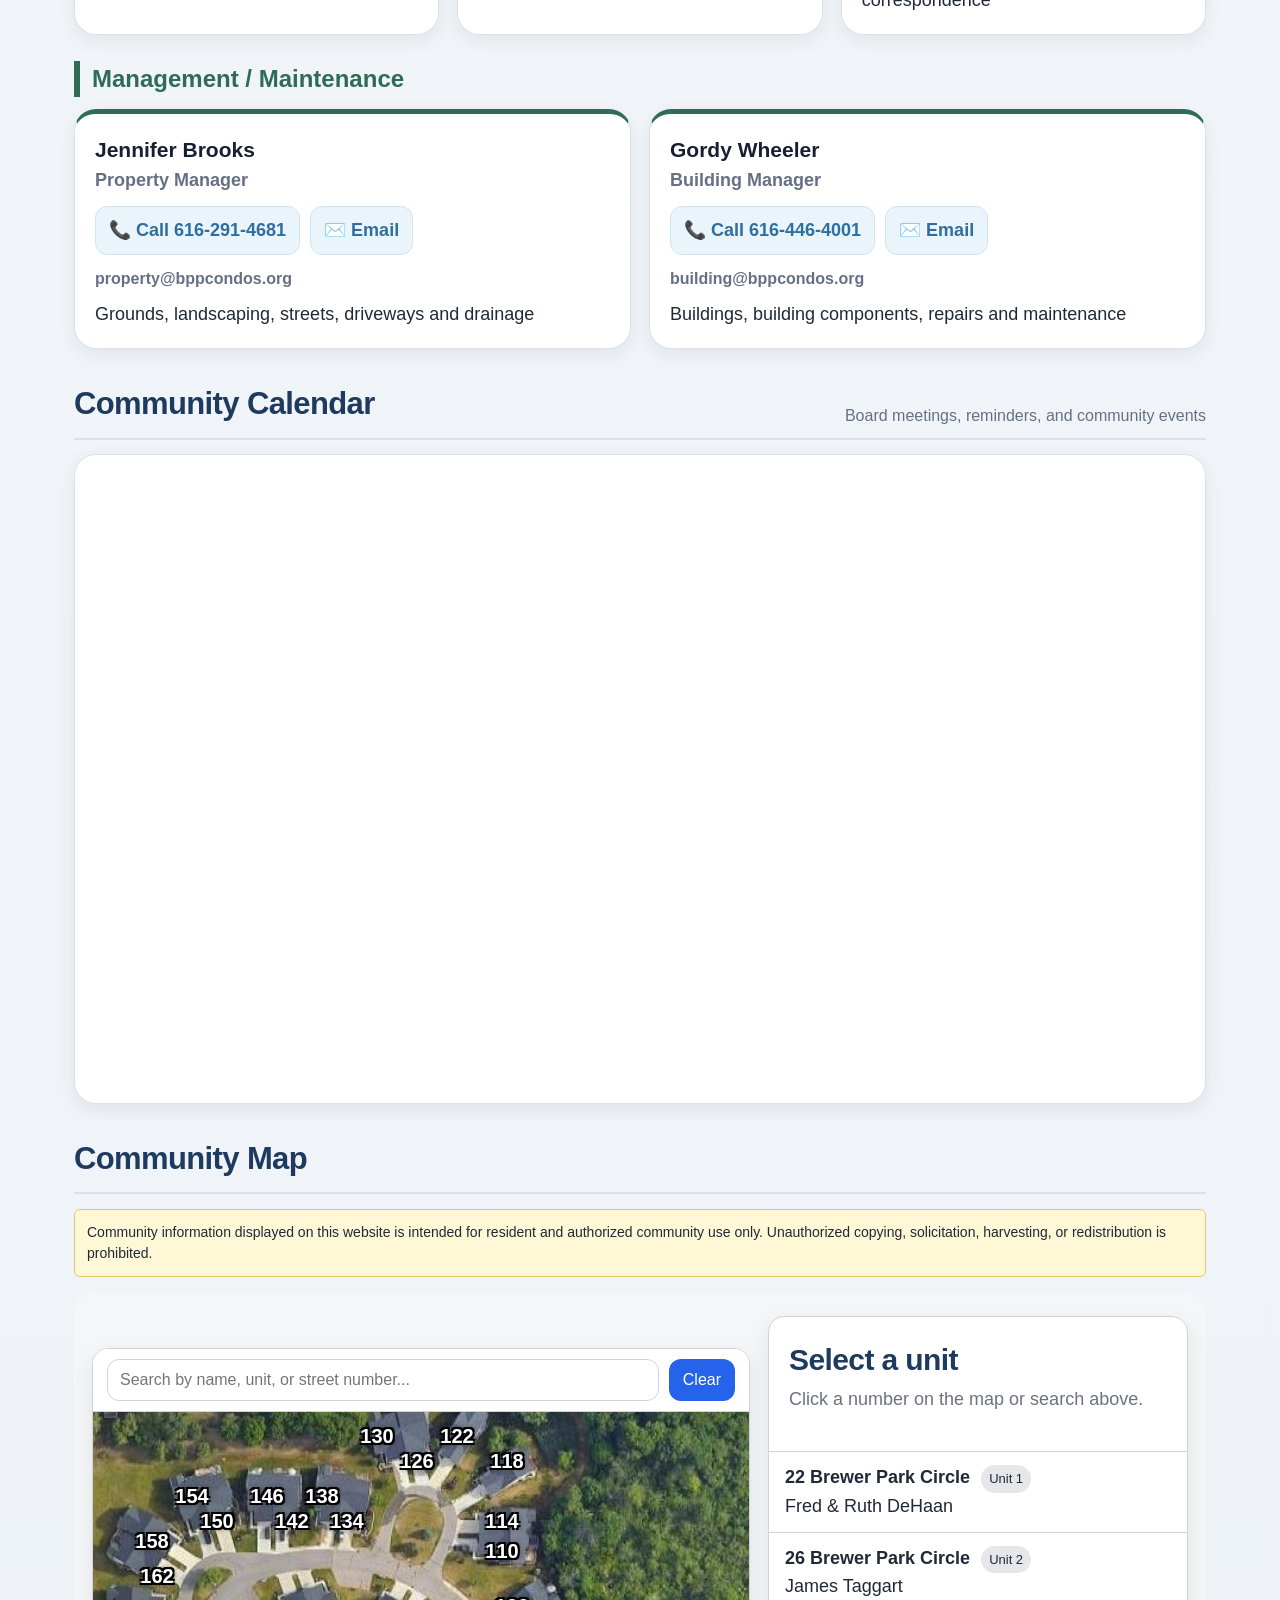
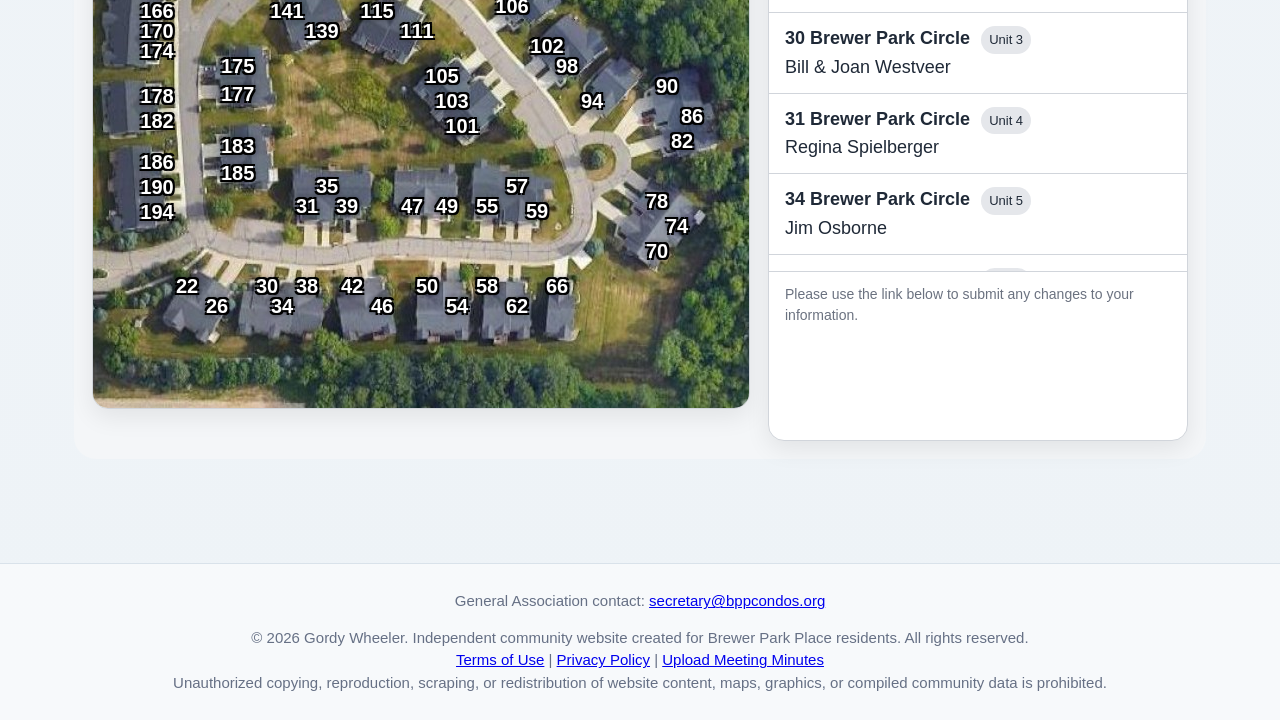
==== commit d461cb63: "Remove 2022 through 2025 minutes from the resident website Remove the eleven older meeting-minute li" ====
--- a/index.html
+++ b/index.html
@@ -42,7 +42,7 @@
     </div>
   </section>
   <section id="documents"><div class="section-title"><h2>Documents</h2><p class="section-note">Governing documents, rules, forms, budgets, and meeting records</p></div><div class="grid" style="margin-bottom:20px;"><article class="card"><h3>Brewer Park Place Bylaws</h3><p>View the official Brewer Park Place Condominium Bylaws.</p><a class="button-link" href="https://drive.google.com/file/d/1m_-ugWsVs1j09Rn-tsZ5_aQtZBNSDhpb/view?usp=sharing" target="_blank" rel="noopener">View Bylaws</a></article></div><div id="documentGrid" class="grid"></div></section>
-  <section id="meeting-minutes"><div class="section-title"><h2>Board Meeting Minutes</h2><p class="section-note">Meeting records organized by year</p></div><div class="card" id="meetingMinutesList"><details open><summary style="cursor:pointer; font-size:1.15rem; font-weight:700; padding:8px 0;">2026</summary><ul class="announcement-list" style="margin-top:10px;"><li><a href="https://drive.google.com/file/d/1gwVQzYmalIC2dqXrJs9bJ7i5uvq1uAsg/view?usp=sharing" target="_blank" rel="noopener">January 2026 Board Meeting Minutes</a></li><li><a href="https://drive.google.com/file/d/1KUnZX_1uBzK_K31FCvzOLIOJaQi0rBA9/view?usp=sharing" target="_blank" rel="noopener">March 2026 Board Meeting Minutes</a></li><li><a href="https://drive.google.com/file/d/18lxhR6MXRfJQtGwbCtFrB0yf-QX0rPBX/view?usp=sharing" target="_blank" rel="noopener">April 2026 Board Meeting Minutes</a></li><li><a href="https://docs.google.com/document/d/1po4CosWzK6Bg86AyPS6xnonM5_BhkxBDBkWZyHMSghY/edit?usp=sharing" target="_blank" rel="noopener">June 2026 Board Meeting Minutes</a></li><li><a href="https://docs.google.com/document/d/1TsM4UNgNd5bvSR_8QQvGldtA69pqImwIjs01rmhdcCY/edit?usp=sharing" target="_blank" rel="noopener">July 2026 Board Meeting Minutes</a></li></ul></details><details><summary style="cursor:pointer; font-size:1.15rem; font-weight:700; padding:8px 0;">2025</summary><ul class="announcement-list" style="margin-top:10px;"><li><a href="https://drive.google.com/file/d/1BsJp1hbZS9gDmdMy2_9KwPuU41Y-cNkl/view?usp=sharing" target="_blank" rel="noopener">January 2025 Board Meeting Minutes</a></li><li><a href="https://drive.google.com/file/d/1NjWY_pJdqF5K28CUkgASyqcskRPEsgMM/view?usp=sharing" target="_blank" rel="noopener">March 2025 Board Meeting Minutes</a></li><li><a href="https://drive.google.com/file/d/1BK9upE0ndebBH226gjkD2k2dDu1d83yT/view?usp=sharing" target="_blank" rel="noopener">May 2025 Annual Meeting Minutes</a></li><li><a href="https://drive.google.com/file/d/1sNydzOk_BqqduhCX77Fy1VSfjO9RDVie/view?usp=sharing" target="_blank" rel="noopener">June 2025 Board Meeting Minutes</a></li><li><a href="https://drive.google.com/file/d/11ezq0Ry8OEFS59bme9pcPtF_Dpbyq7S3/view?usp=sharing" target="_blank" rel="noopener">July 2025 Board Meeting Minutes</a></li><li><a href="https://drive.google.com/file/d/11UovR6-hOjJ_bRwbzE7bVDE-R69opET-/view?usp=sharing" target="_blank" rel="noopener">September 2025 Board Meeting Minutes</a></li><li><a href="https://drive.google.com/file/d/1GHdfvJ5dX1twCDFW-MXcbFn7pv29q-k-/view?usp=sharing" target="_blank" rel="noopener">November 2025 Board Meeting Minutes</a></li></ul></details><details><summary style="cursor:pointer; font-size:1.15rem; font-weight:700; padding:8px 0;">2024</summary><ul class="announcement-list" style="margin-top:10px;"><li><a href="https://drive.google.com/file/d/16DysN35MpoMA9p_uhBwQcAFP1BGzgWf5/view?usp=sharing" target="_blank" rel="noopener">May 2024 Follow-Up Annual Meeting Minutes</a></li></ul></details><details><summary style="cursor:pointer; font-size:1.15rem; font-weight:700; padding:8px 0;">2023</summary><ul class="announcement-list" style="margin-top:10px;"><li><a href="https://drive.google.com/file/d/1aZGapzSRcUlqco5oAyCooq_P-FMZ_iGe/view?usp=sharing" target="_blank" rel="noopener">May 2023 Annual Meeting Record</a></li><li><a href="https://drive.google.com/file/d/155jN5wvMQClYhIye70HUZgiQQLMjUDTn/view?usp=sharing" target="_blank" rel="noopener">July 2023 Board Meeting Minutes</a></li></ul></details><details><summary style="cursor:pointer; font-size:1.15rem; font-weight:700; padding:8px 0;">2022</summary><ul class="announcement-list" style="margin-top:10px;"><li><a href="https://drive.google.com/file/d/1mx0-0LWjry_GyuHARFpMjJEwdqZohmrx/view?usp=sharing" target="_blank" rel="noopener">May 2022 Annual Meeting Minutes</a></li></ul></details></div><p id="minutesLoadStatus" class="section-note" role="status" hidden style="margin-top:14px;"></p></section>
+  <section id="meeting-minutes"><div class="section-title"><h2>Board Meeting Minutes</h2><p class="section-note">Meeting records organized by year</p></div><div class="card" id="meetingMinutesList"><details open><summary style="cursor:pointer; font-size:1.15rem; font-weight:700; padding:8px 0;">2026</summary><ul class="announcement-list" style="margin-top:10px;"><li><a href="https://drive.google.com/file/d/1gwVQzYmalIC2dqXrJs9bJ7i5uvq1uAsg/view?usp=sharing" target="_blank" rel="noopener">January 2026 Board Meeting Minutes</a></li><li><a href="https://drive.google.com/file/d/1KUnZX_1uBzK_K31FCvzOLIOJaQi0rBA9/view?usp=sharing" target="_blank" rel="noopener">March 2026 Board Meeting Minutes</a></li><li><a href="https://drive.google.com/file/d/18lxhR6MXRfJQtGwbCtFrB0yf-QX0rPBX/view?usp=sharing" target="_blank" rel="noopener">April 2026 Board Meeting Minutes</a></li><li><a href="https://docs.google.com/document/d/1po4CosWzK6Bg86AyPS6xnonM5_BhkxBDBkWZyHMSghY/edit?usp=sharing" target="_blank" rel="noopener">June 2026 Board Meeting Minutes</a></li><li><a href="https://docs.google.com/document/d/1TsM4UNgNd5bvSR_8QQvGldtA69pqImwIjs01rmhdcCY/edit?usp=sharing" target="_blank" rel="noopener">July 2026 Board Meeting Minutes</a></li></ul></details></div><p id="minutesLoadStatus" class="section-note" role="status" hidden style="margin-top:14px;"></p></section>
   <section id="contacts"><div class="section-title"><h2>Contacts</h2><p class="section-note">CONTACTS: phone numbers and emails are clickable</p></div><span id="contactCount" style="display:none;"></span><div id="contactGroups"></div></section>
   <section id="calendar"><div class="section-title"><h2>Community Calendar</h2><p class="section-note">Board meetings, reminders, and community events</p></div><div class="card"><iframe src="https://calendar.google.com/calendar/embed?src=c05a77765608bfdc1a9a4aa5daaa002c3ac45412b177846ede301ee8cc076ab3%40group.calendar.google.com&ctz=America%2FDetroit&mode=MONTH" style="border:0; width:100%; height:600px; border-radius:12px;" frameborder="0" scrolling="no"></iframe></div></section>
   <section id="community-map"><div class="section-title"><h2>Community Map</h2></div><div class="resident-disclaimer">Community information displayed on this website is intended for resident and authorized community use only. Unauthorized copying, solicitation, harvesting, or redistribution is prohibited.</div><div id="community-map-dashboard"><div class="app"><section class="panel"><div class="toolbar"><input id="search" placeholder="Search by name, unit, or street number..." autocomplete="off"><button onclick="clearSearch()">Clear</button></div><div class="map-wrap" id="mapWrap"><div class="map-inner" id="mapInner"><img src="bpp-map.jpg" alt="Brewer Park Place community map"></div></div></section><aside class="panel"><div class="detail" id="detail"><h2>Select a unit</h2><div class="sub">Click a number on the map or search above.</div></div><div class="list" id="resultList"></div><div class="footer-note">Please use the link below to submit any changes to your information.</div></aside></div></div></section>
@@ -55,7 +55,7 @@
 </script>
 <button id="topBtn" onclick="scrollToTop()">↑ Top</button>
 <script defer src="minutes-config.js?v=2"></script>
-<script defer src="minutes.js?v=2"></script>
+  <script defer src="minutes.js?v=4"></script>
 <!-- Cloudflare Web Analytics -->
 <script type="module" src="https://static.cloudflareinsights.com/beacon.min.js" data-cf-beacon='{"token":"7044c015761f4064af6e8885f72cf62d"}'></script>
 <!-- End Cloudflare Web Analytics -->
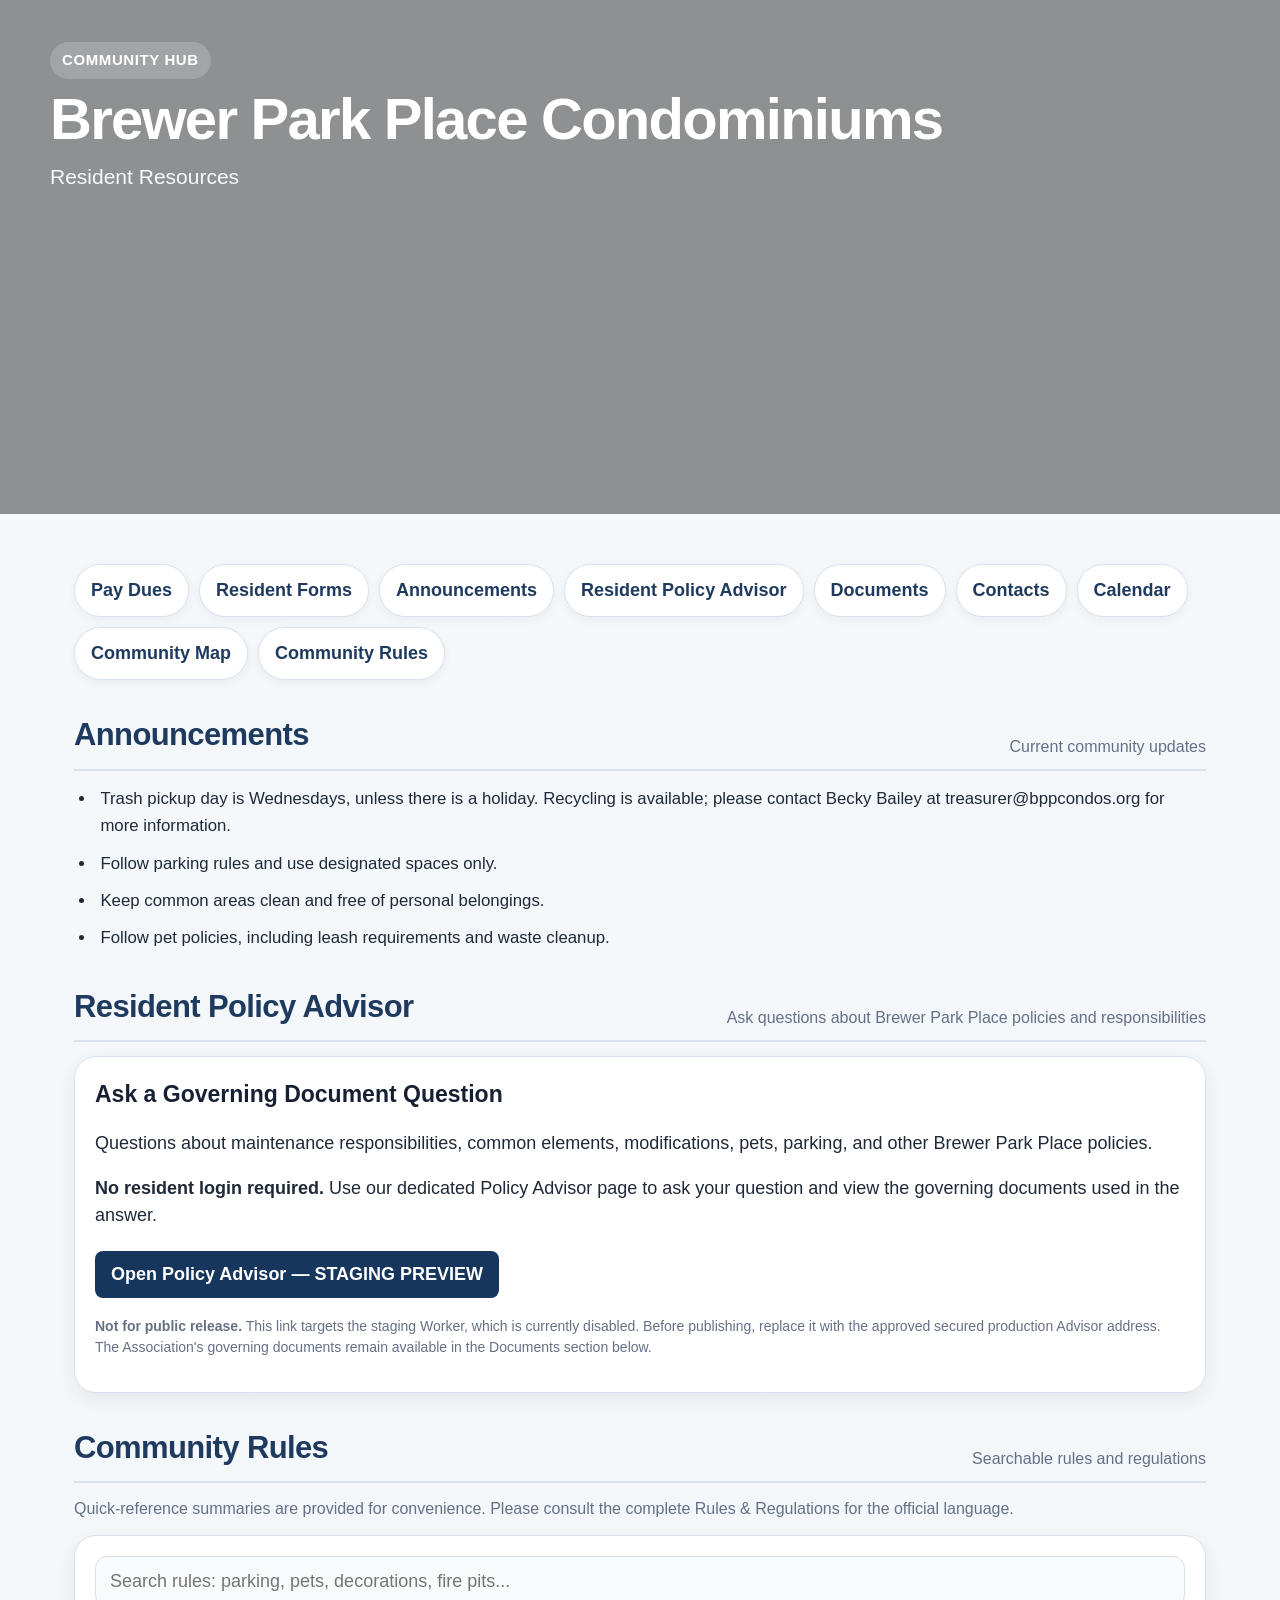
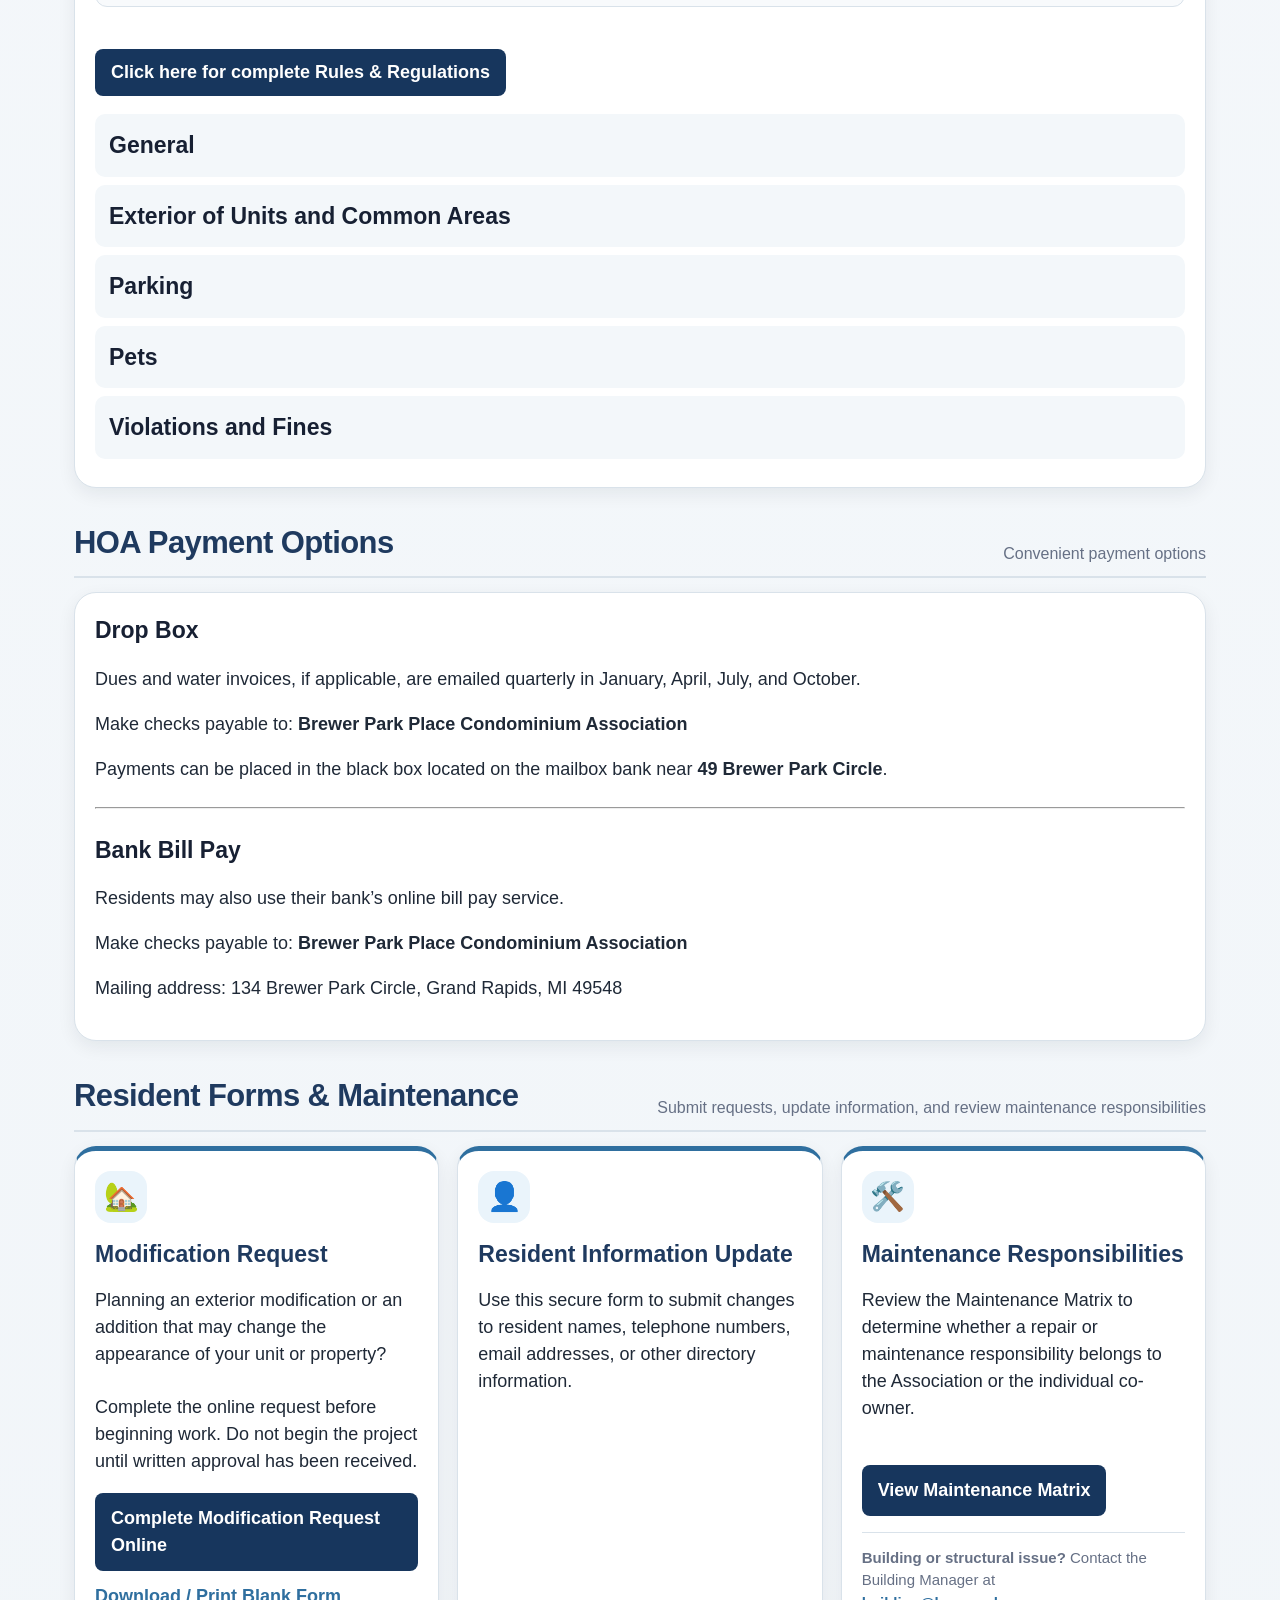
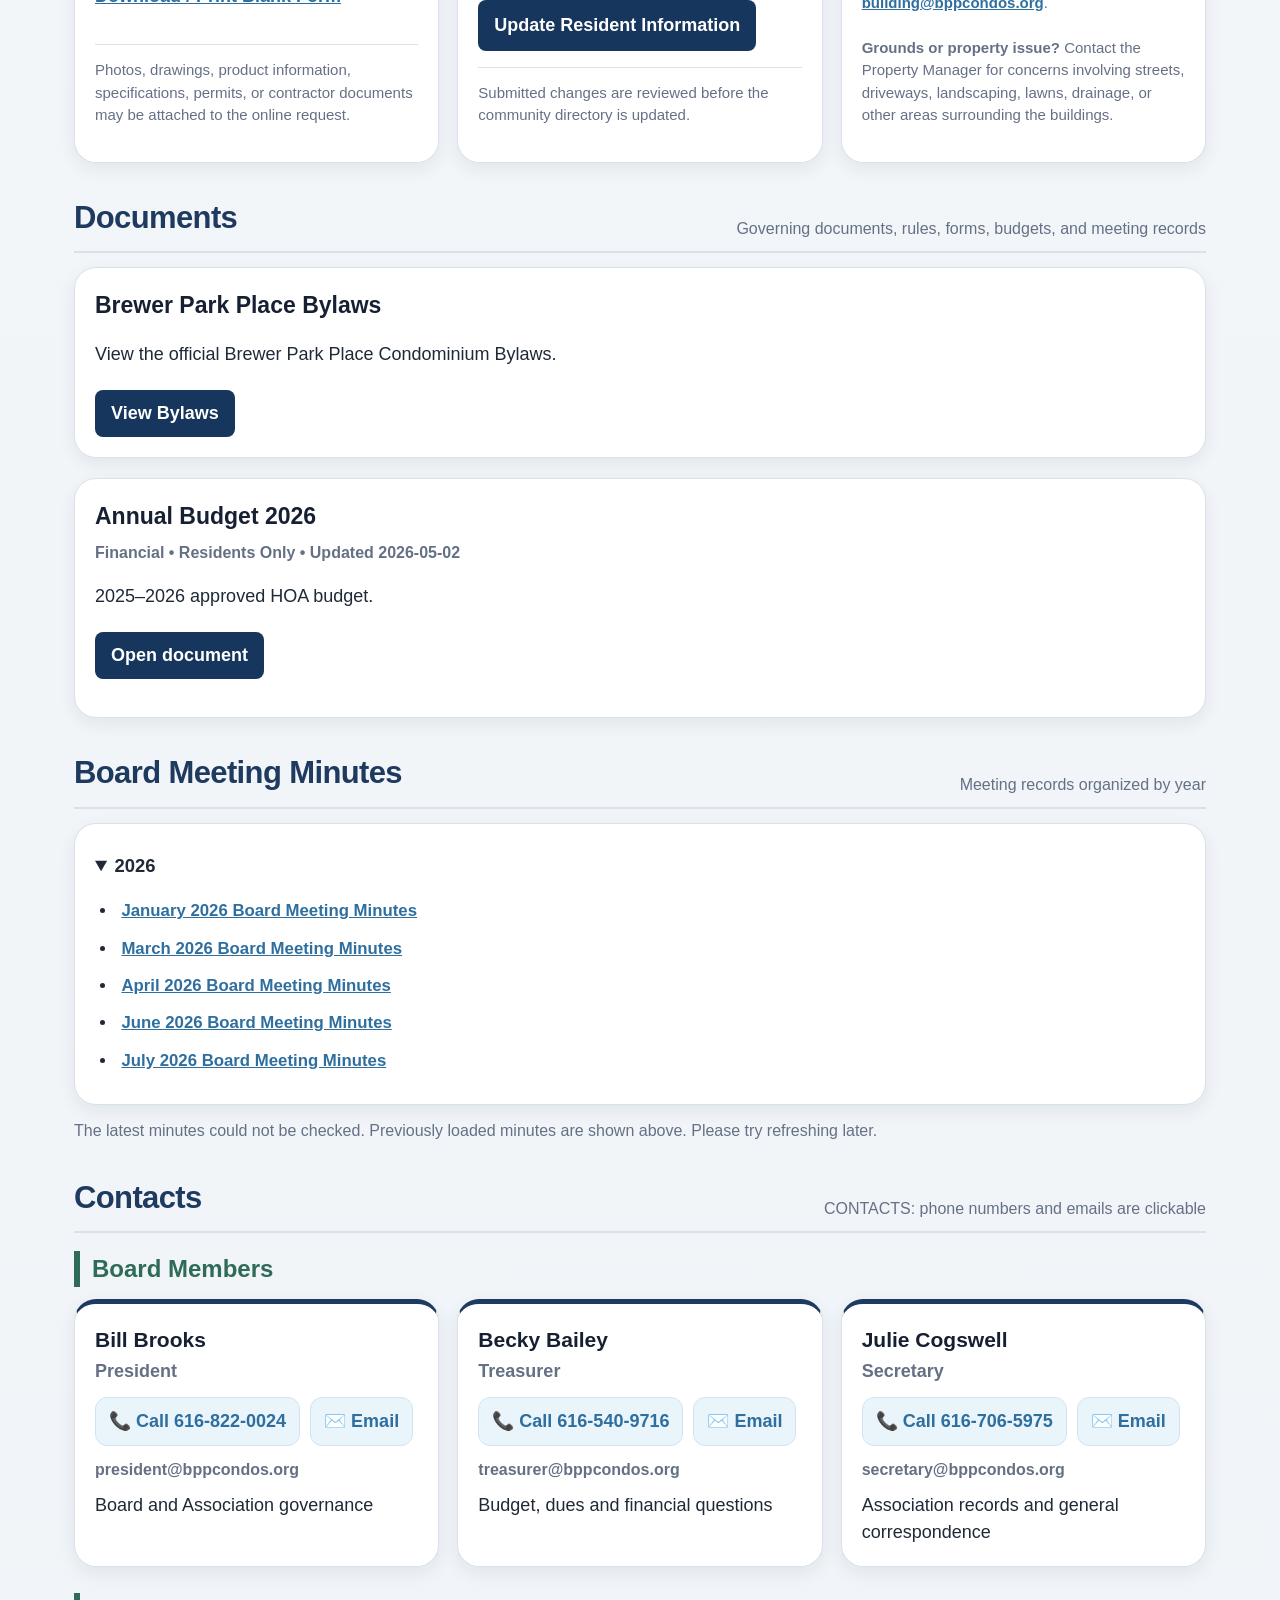
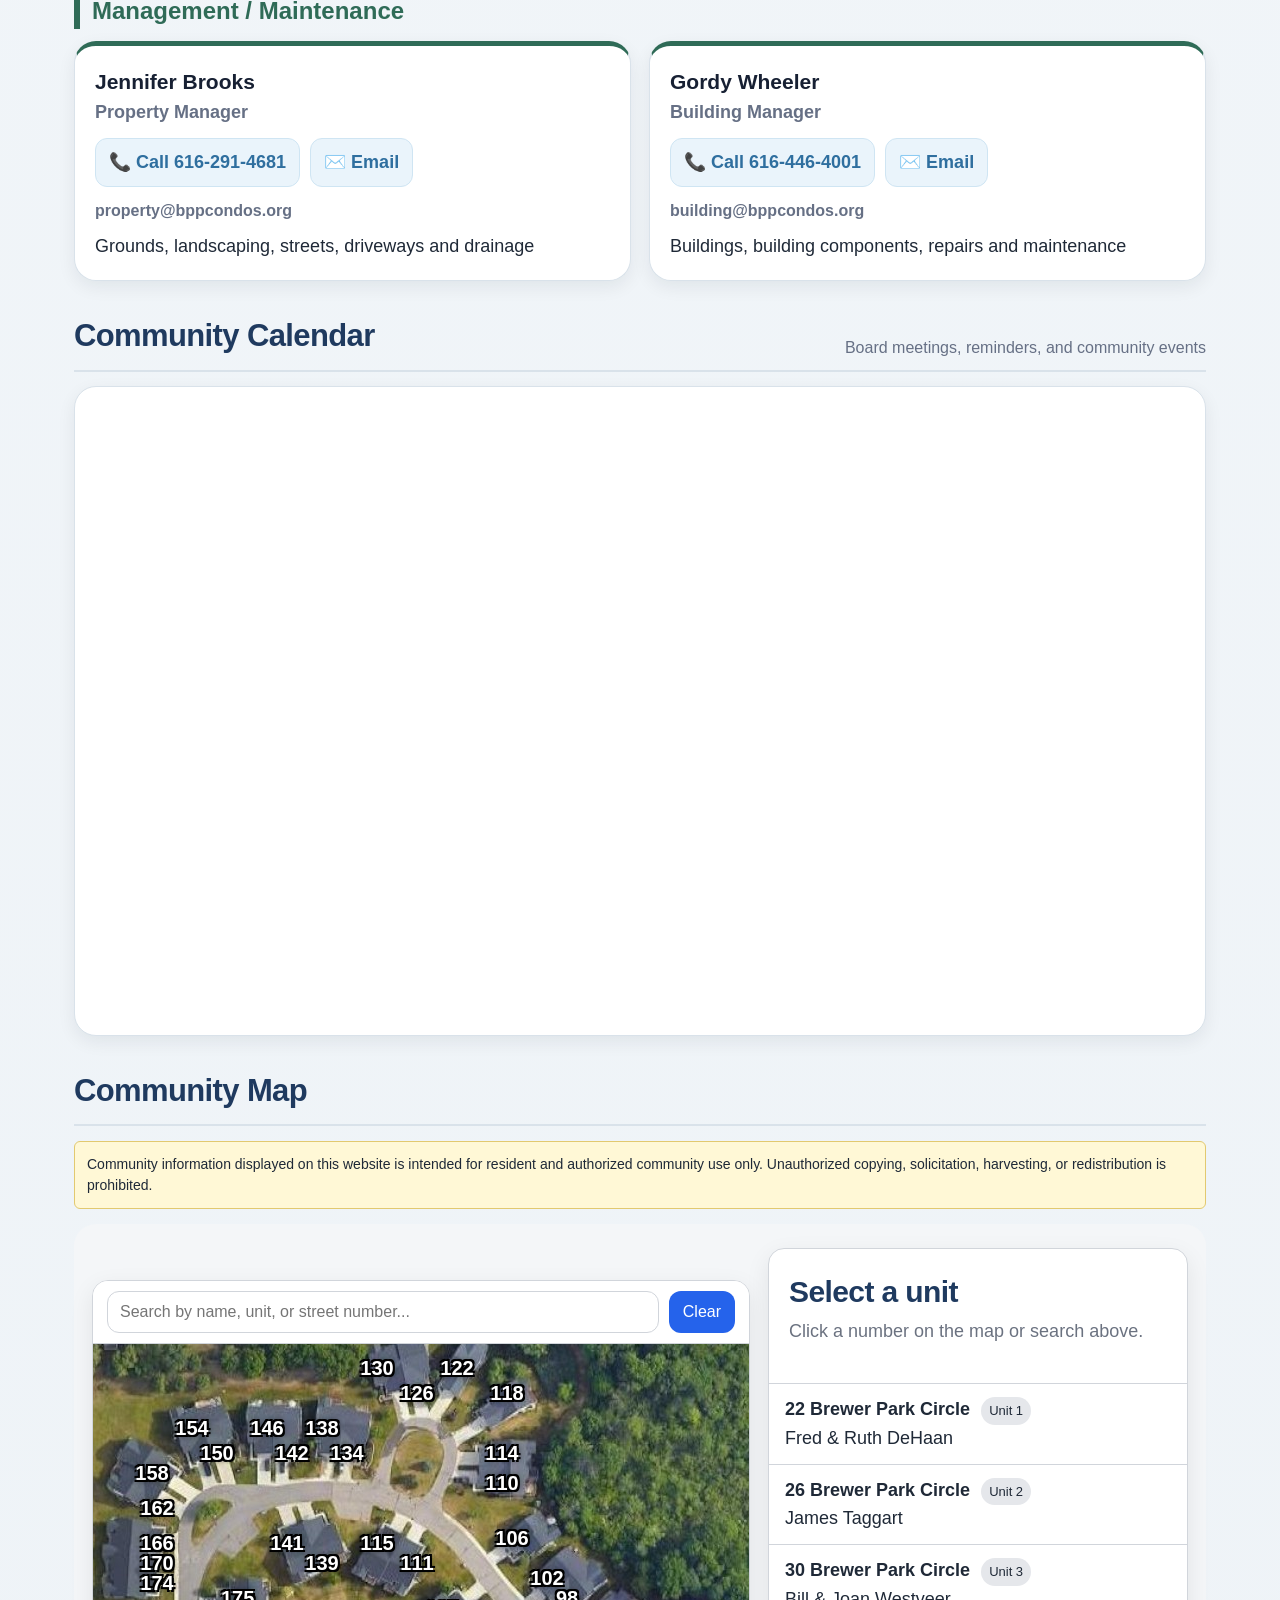
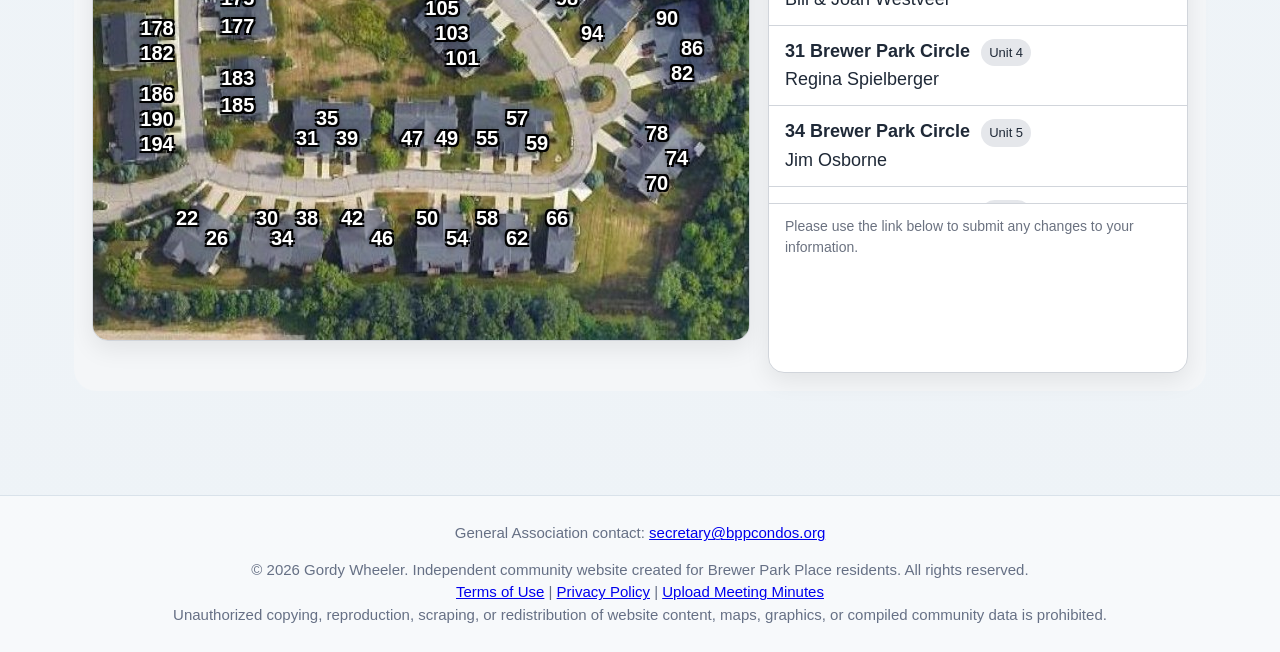
==== commit 03aac13a: "Draft policy advisor standalone no-login link on isolated site preview branch" ====
--- a/index.html
+++ b/index.html
@@ -20,7 +20,13 @@
   <section id="announcements"><div class="section-title"><h2>Announcements</h2><p class="section-note">Current community updates</p></div><ul id="announcementGrid" class="announcement-list"></ul></section>
   <section id="policy-advisor">
     <div class="section-title"><h2>Resident Policy Advisor</h2><p class="section-note">Ask questions about Brewer Park Place policies and responsibilities</p></div>
-    <div class="card"><h3>Ask a Governing Document Question</h3><p>Ask about maintenance responsibilities, Association and Co-owner responsibilities, Common Elements, rules, modifications, pets, parking, or other Brewer Park Place policy matters.</p><textarea id="policyQuestion" placeholder="Example: Who is responsible for repairing or replacing my garage door opener?" style="width:100%; min-height:120px; padding:14px; font-size:16px; border:1px solid #d9e2ea; border-radius:12px; font-family:inherit; resize:vertical;"></textarea><button id="policyAskButton" class="button-link" type="button" onclick="askResidentPolicyAdvisor()" style="margin-top:14px;">Ask Resident Policy Advisor</button><div id="policyAnswer" style="display:none; margin-top:22px; padding:20px; background:#f7f9fb; border-left:5px solid #2b6ea6; border-radius:8px; white-space:pre-wrap; line-height:1.6;"></div><p style="margin-top:20px; font-size:14px; color:#667085;">Official Brewer Park Place governing documents, including the Bylaws, remain available in the Documents section below.</p></div>
+    <div class="card">
+      <h3>Ask a Governing Document Question</h3>
+      <p>Questions about maintenance responsibilities, common elements, modifications, pets, parking, and other Brewer Park Place policies.</p>
+      <p><strong>No resident login required.</strong> Use our dedicated Policy Advisor page to ask your question and view the governing documents used in the answer.</p>
+      <p><a class="button-link" href="https://bpp-resident-advisor-staging.glwjrmi.workers.dev/" target="_blank" rel="noopener noreferrer" aria-label="Open Policy Advisor staging preview in a new tab">Open Policy Advisor — STAGING PREVIEW</a></p>
+      <p style="margin-top:12px; font-size:14px; color:#667085;"><strong>Not for public release.</strong> This link targets the staging Worker, which is currently disabled. Before publishing, replace it with the approved secured production Advisor address. The Association's governing documents remain available in the Documents section below.</p>
+    </div>
   </section>
   <section id="community-rules">
     <div class="section-title"><h2>Community Rules</h2><p class="section-note">Searchable rules and regulations</p></div><p class="section-note" style="margin-bottom:14px;">Quick-reference summaries are provided for convenience. Please consult the complete Rules & Regulations for the official language.</p>
@@ -50,7 +56,6 @@
 <script src="site-data.js?v=2"></script><script src="map.js"></script>
 <footer class="site-footer"><div>General Association contact: <a href="mailto:secretary@bppcondos.org">secretary@bppcondos.org</a></div><div style="margin-top:14px;">© 2026 Gordy Wheeler. Independent community website created for Brewer Park Place residents. All rights reserved.</div><div class="footer-links"><a href="terms.html">Terms of Use</a> | <a href="privacy.html">Privacy Policy</a> | <a href="minutes-upload.html">Upload Meeting Minutes</a></div><div class="footer-note">Unauthorized copying, reproduction, scraping, or redistribution of website content, maps, graphics, or compiled community data is prohibited.</div></footer>
 <script>
-async function askResidentPolicyAdvisor(){const questionBox=document.getElementById("policyQuestion");const answerBox=document.getElementById("policyAnswer");const askButton=document.getElementById("policyAskButton");const question=questionBox.value.trim();if(!question){alert("Please enter a policy question.");return;}askButton.disabled=true;askButton.textContent="Reviewing governing documents...";answerBox.style.display="block";answerBox.textContent="Searching Brewer Park Place governing documents...";try{const response=await fetch("https://bpp-resident-policy-advisor.glwjrmi.workers.dev/",{method:"POST",headers:{"Content-Type":"application/json"},body:JSON.stringify({question})});const data=await response.json();if(!response.ok){throw new Error(data.error||"The Policy Advisor could not complete the request.");}answerBox.textContent=data.answer||"No answer was returned.";}catch(error){answerBox.textContent="The Resident Policy Advisor is temporarily unavailable. Please try again later.";}finally{askButton.disabled=false;askButton.textContent="Ask Resident Policy Advisor";}}
 document.addEventListener('contextmenu',function(e){e.preventDefault();});document.addEventListener('keydown',function(e){if(e.ctrlKey&&(e.key==='u'||e.key==='s')){e.preventDefault();}});
 </script>
 <button id="topBtn" onclick="scrollToTop()">↑ Top</button>
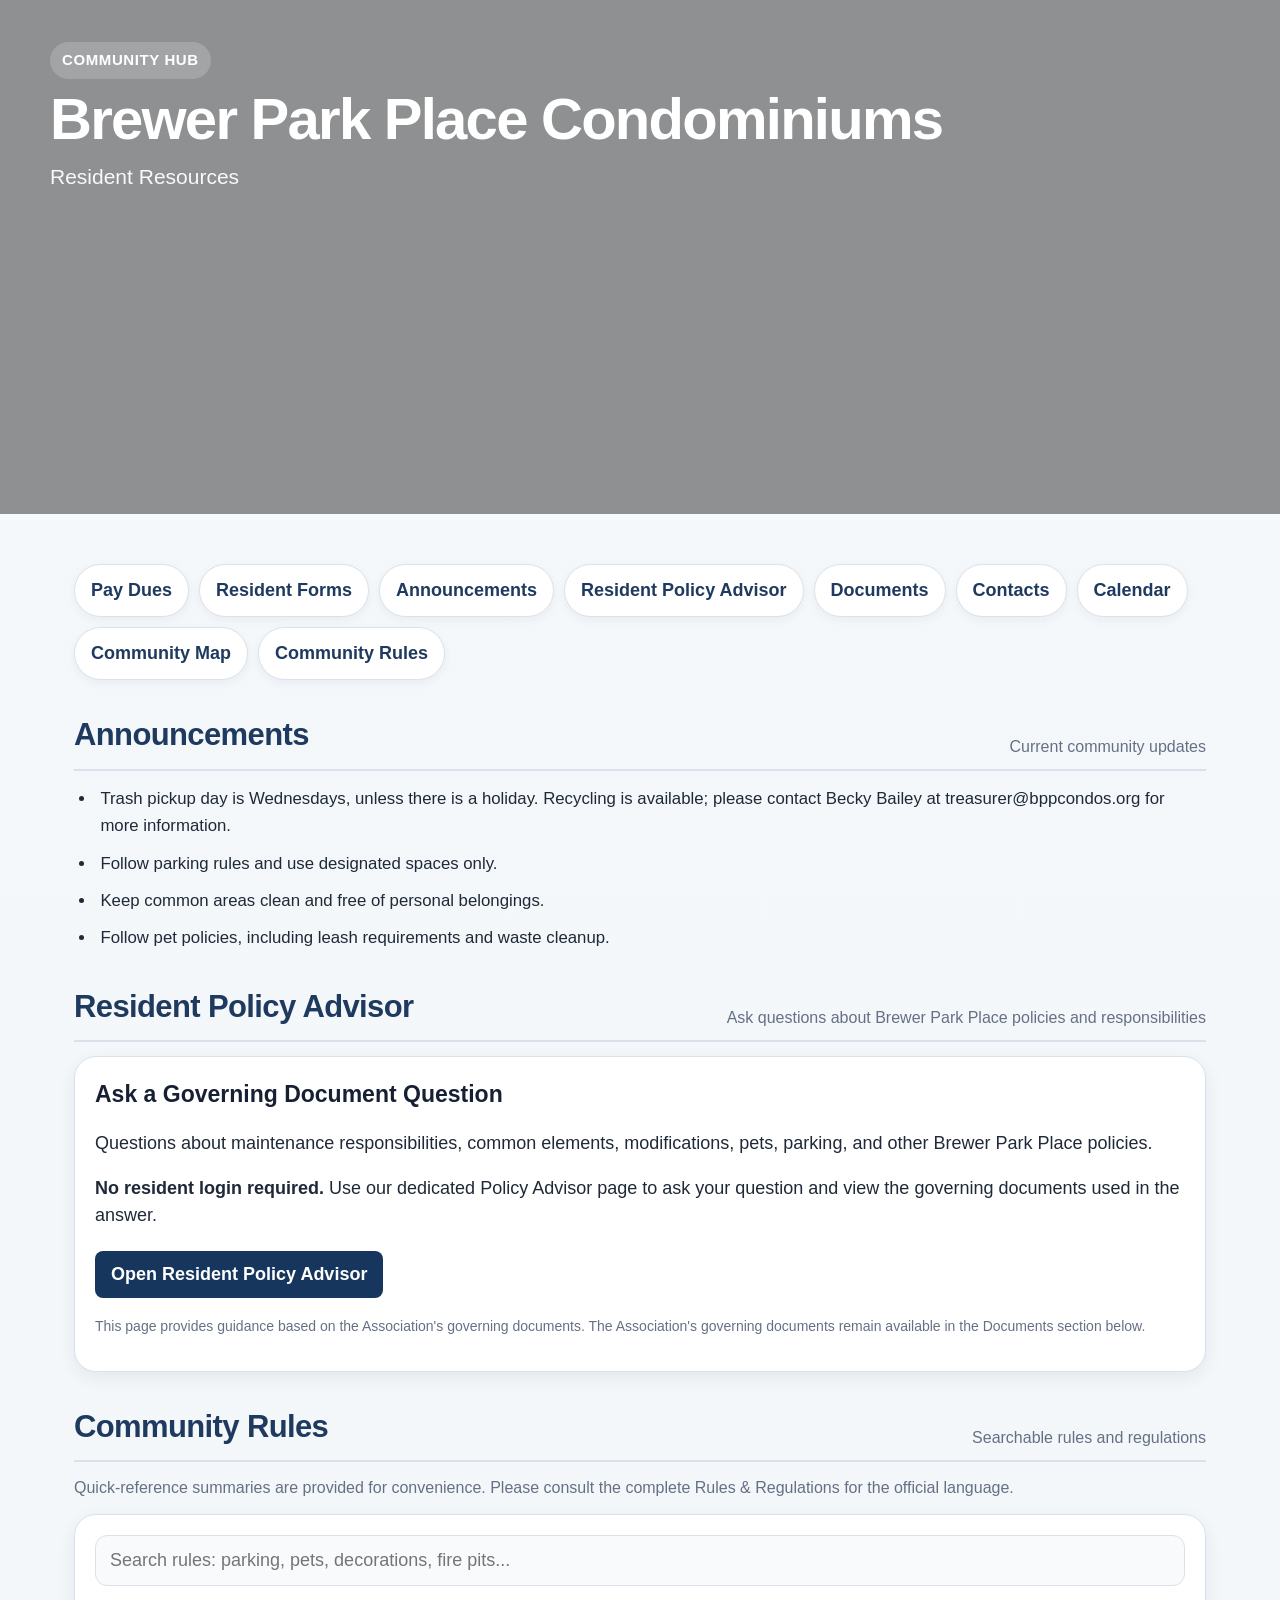
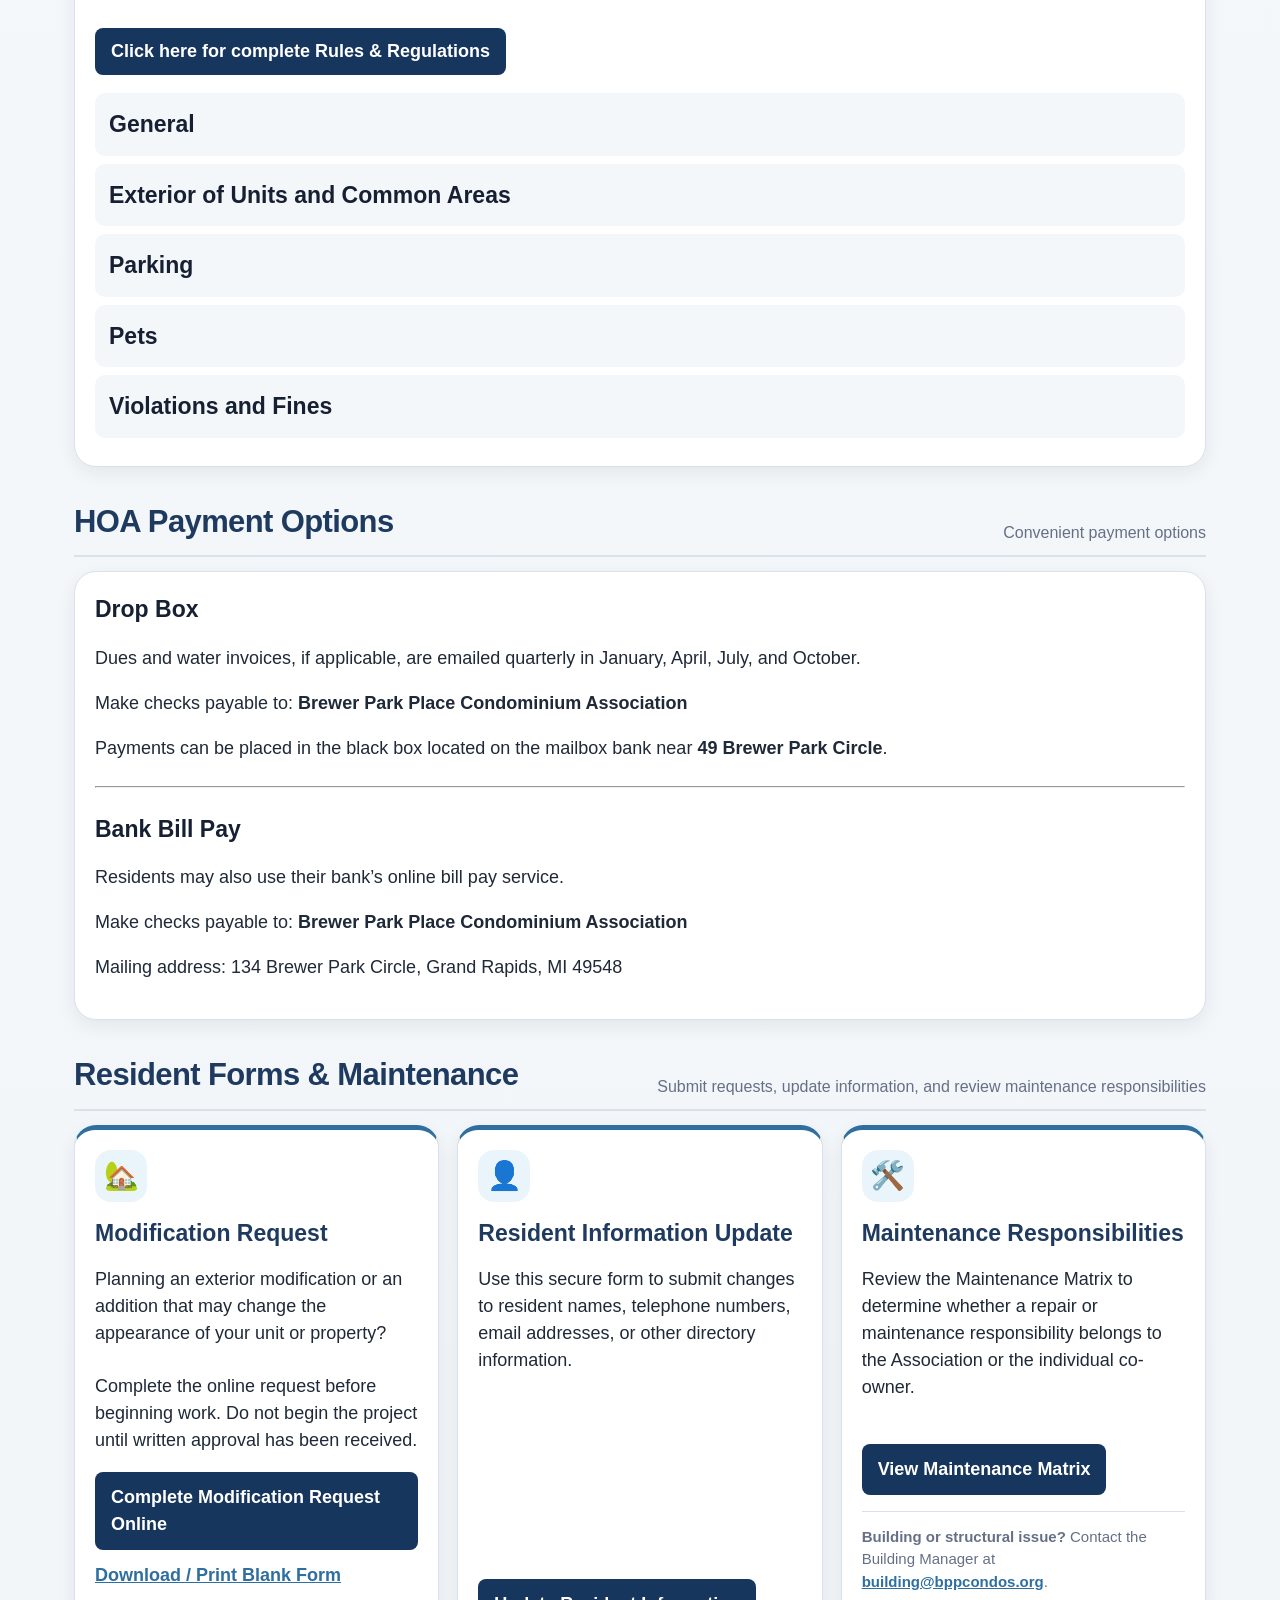
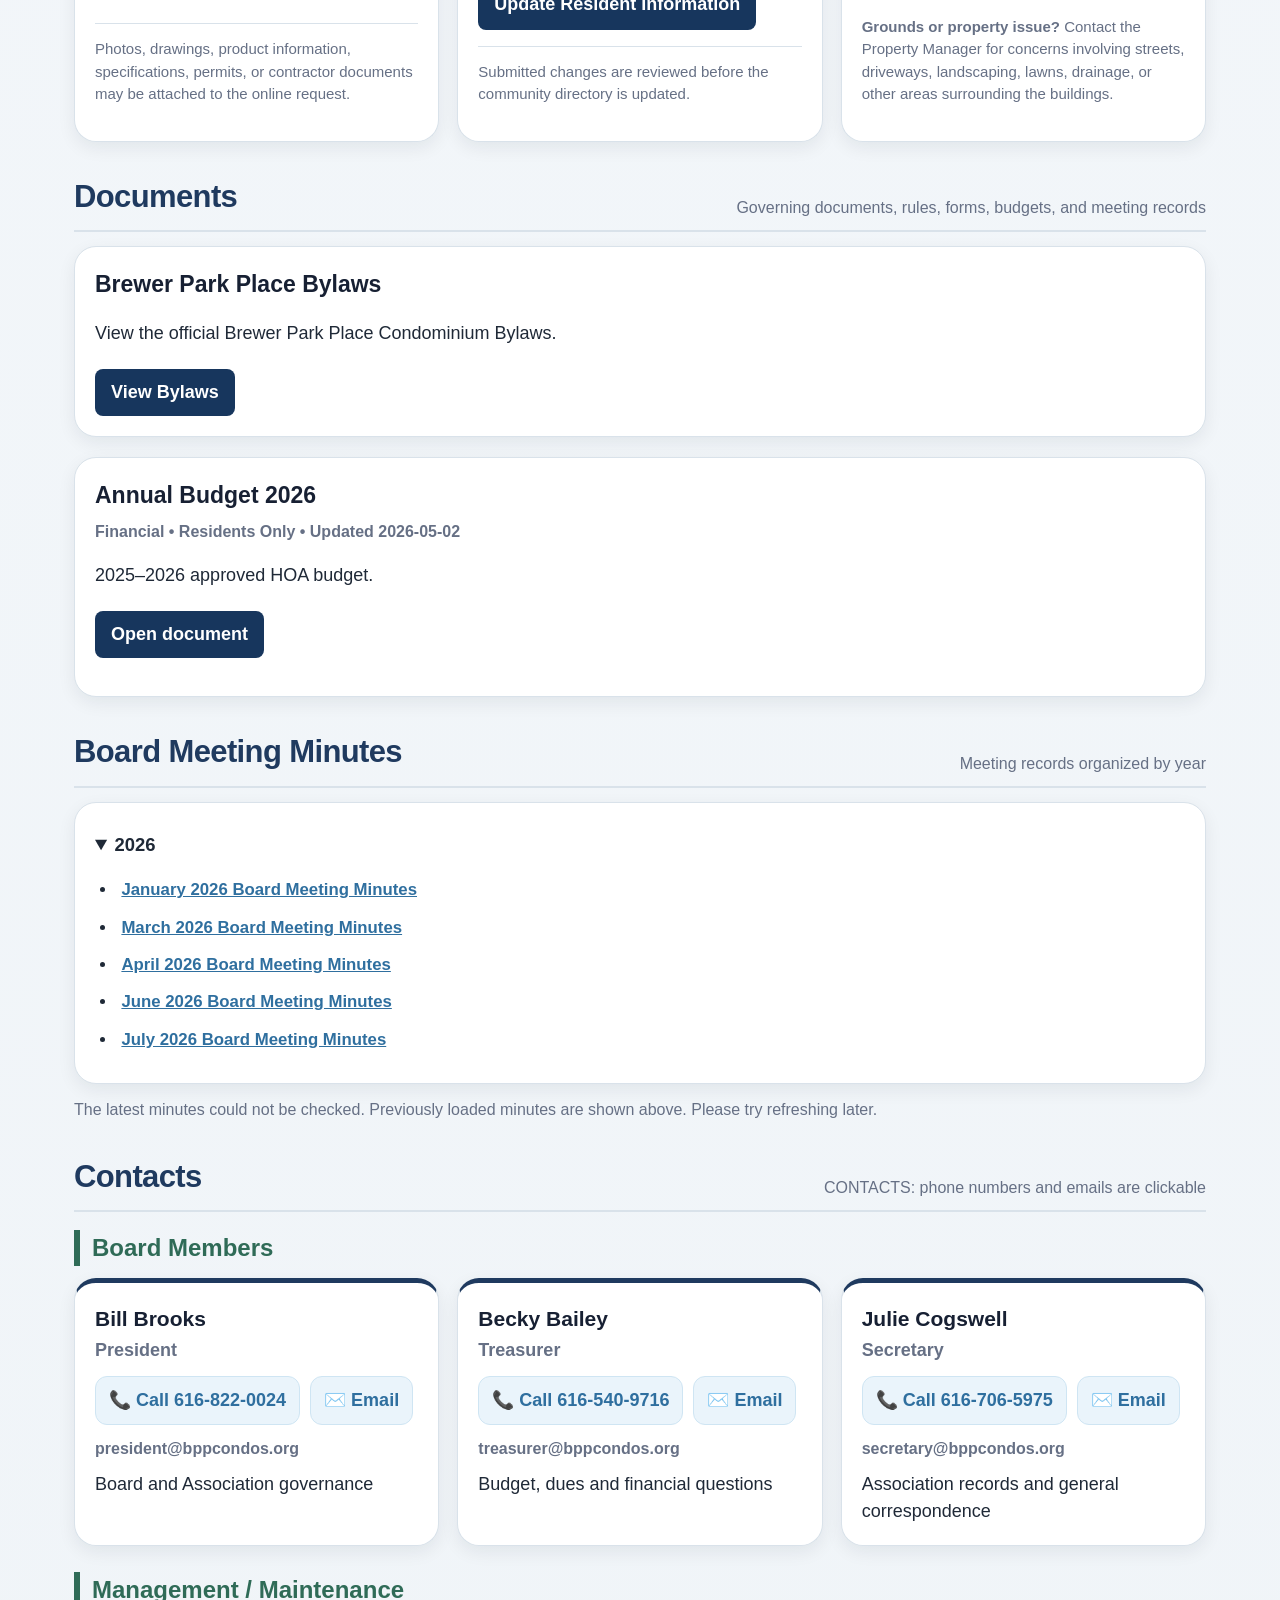
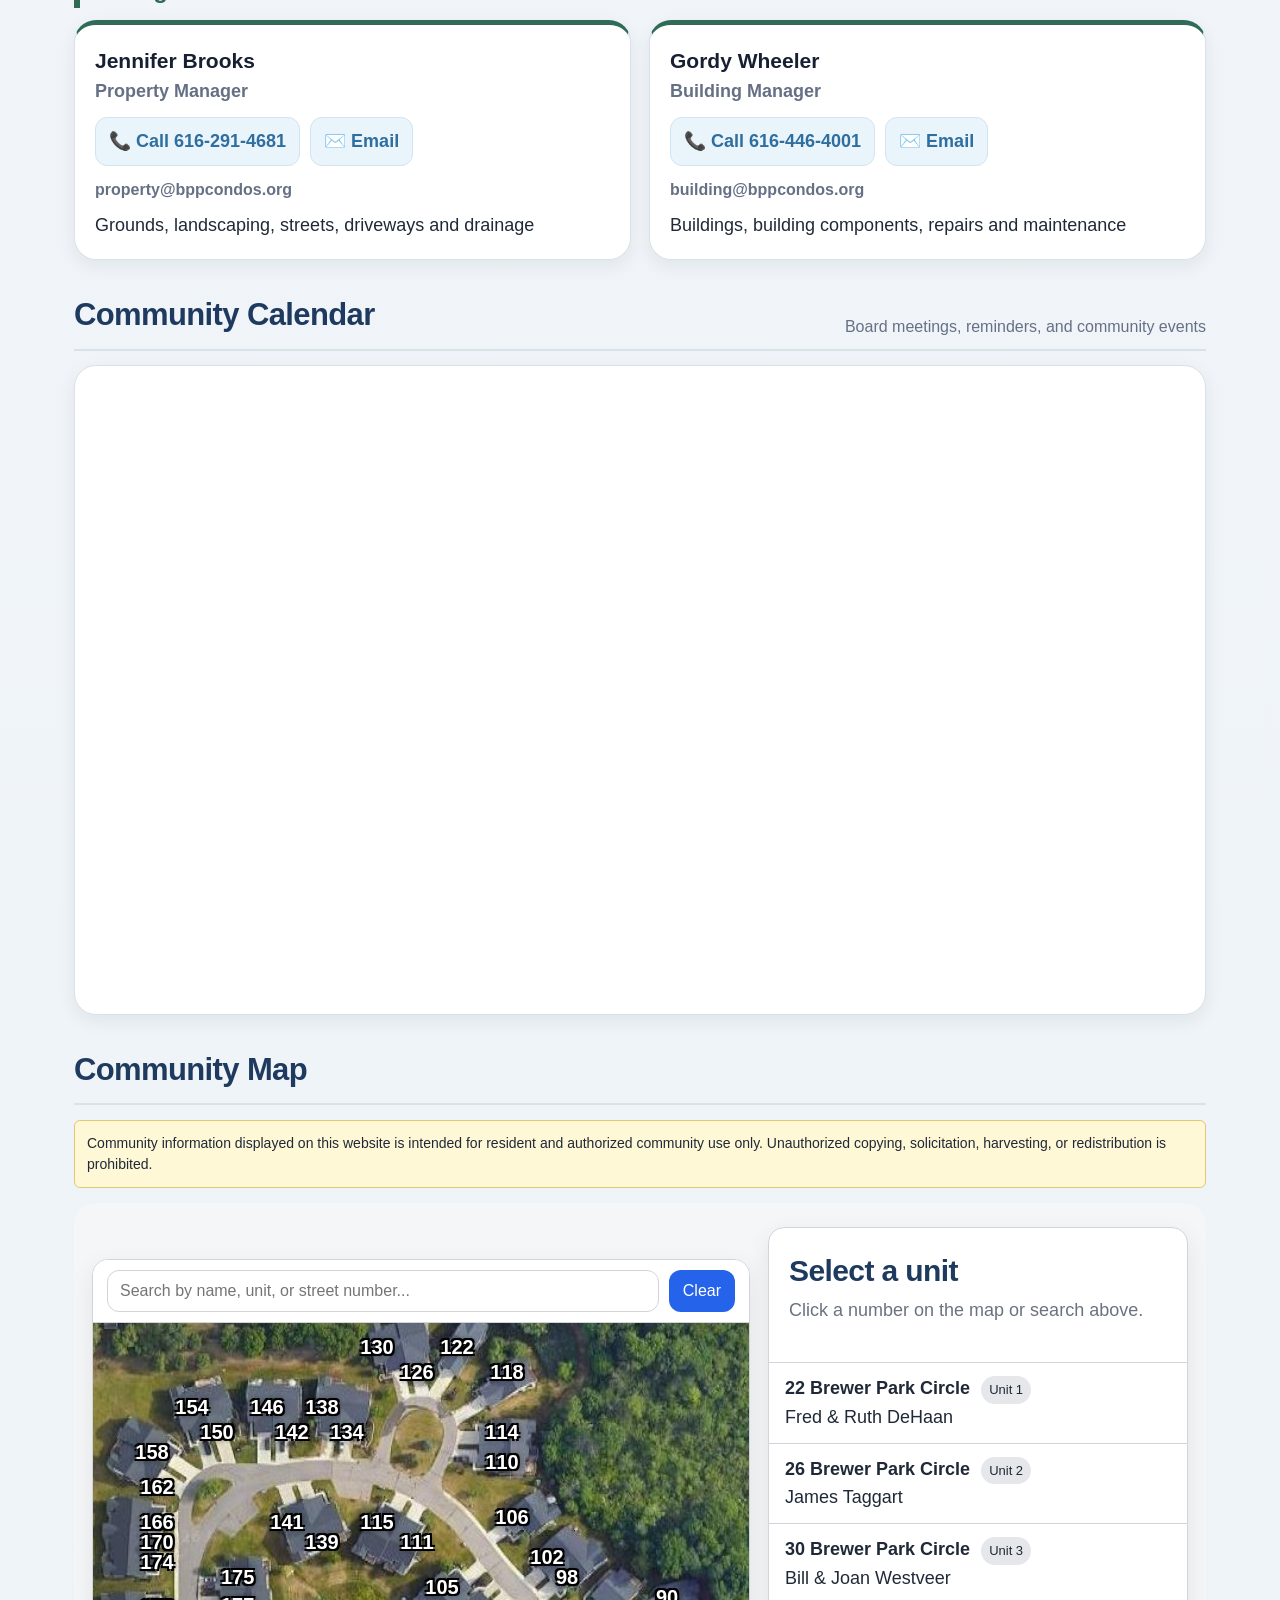
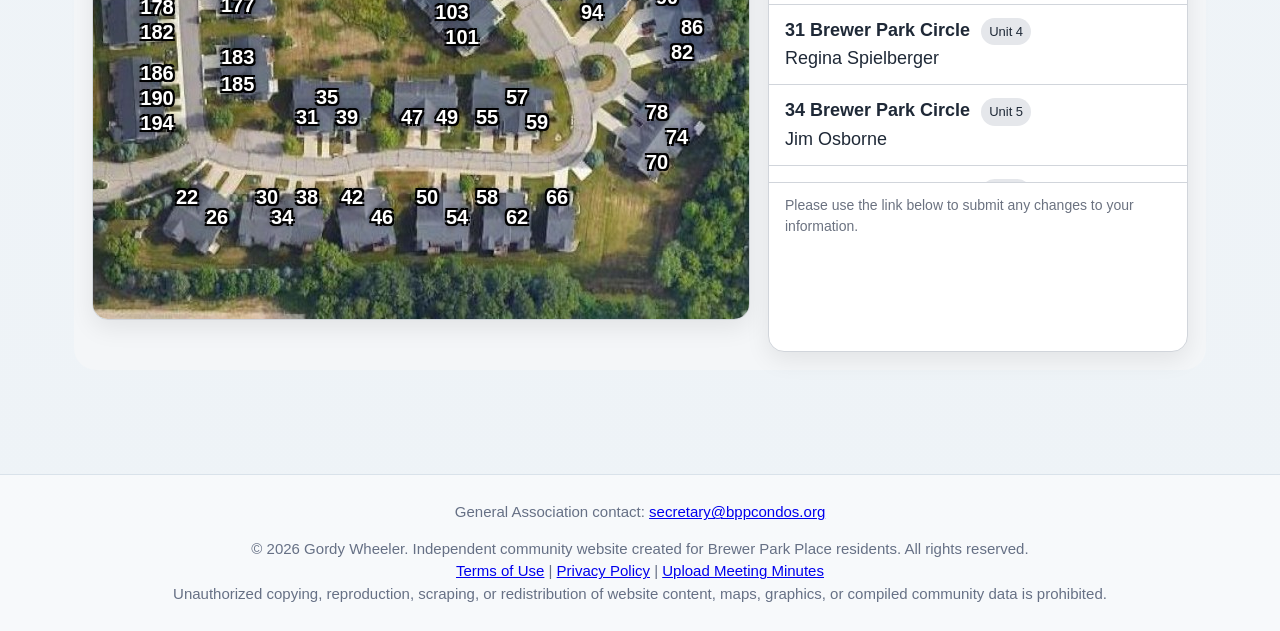
==== commit cf5ca1d4: "Update draft Policy Advisor link to dedicated public Worker (not merged)" ====
--- a/index.html
+++ b/index.html
@@ -24,8 +24,8 @@
       <h3>Ask a Governing Document Question</h3>
       <p>Questions about maintenance responsibilities, common elements, modifications, pets, parking, and other Brewer Park Place policies.</p>
       <p><strong>No resident login required.</strong> Use our dedicated Policy Advisor page to ask your question and view the governing documents used in the answer.</p>
-      <p><a class="button-link" href="https://bpp-resident-advisor-staging.glwjrmi.workers.dev/" target="_blank" rel="noopener noreferrer" aria-label="Open Policy Advisor staging preview in a new tab">Open Policy Advisor — STAGING PREVIEW</a></p>
-      <p style="margin-top:12px; font-size:14px; color:#667085;"><strong>Not for public release.</strong> This link targets the staging Worker, which is currently disabled. Before publishing, replace it with the approved secured production Advisor address. The Association's governing documents remain available in the Documents section below.</p>
+      <p><a class="button-link" href="https://bpp-resident-advisor-public.glwjrmi.workers.dev/" target="_blank" rel="noopener noreferrer" aria-label="Open Policy Advisor staging preview in a new tab">Open Resident Policy Advisor</a></p>
+      <p style="margin-top:12px; font-size:14px; color:#667085;">This page provides guidance based on the Association's governing documents. The Association's governing documents remain available in the Documents section below.</p>
     </div>
   </section>
   <section id="community-rules">
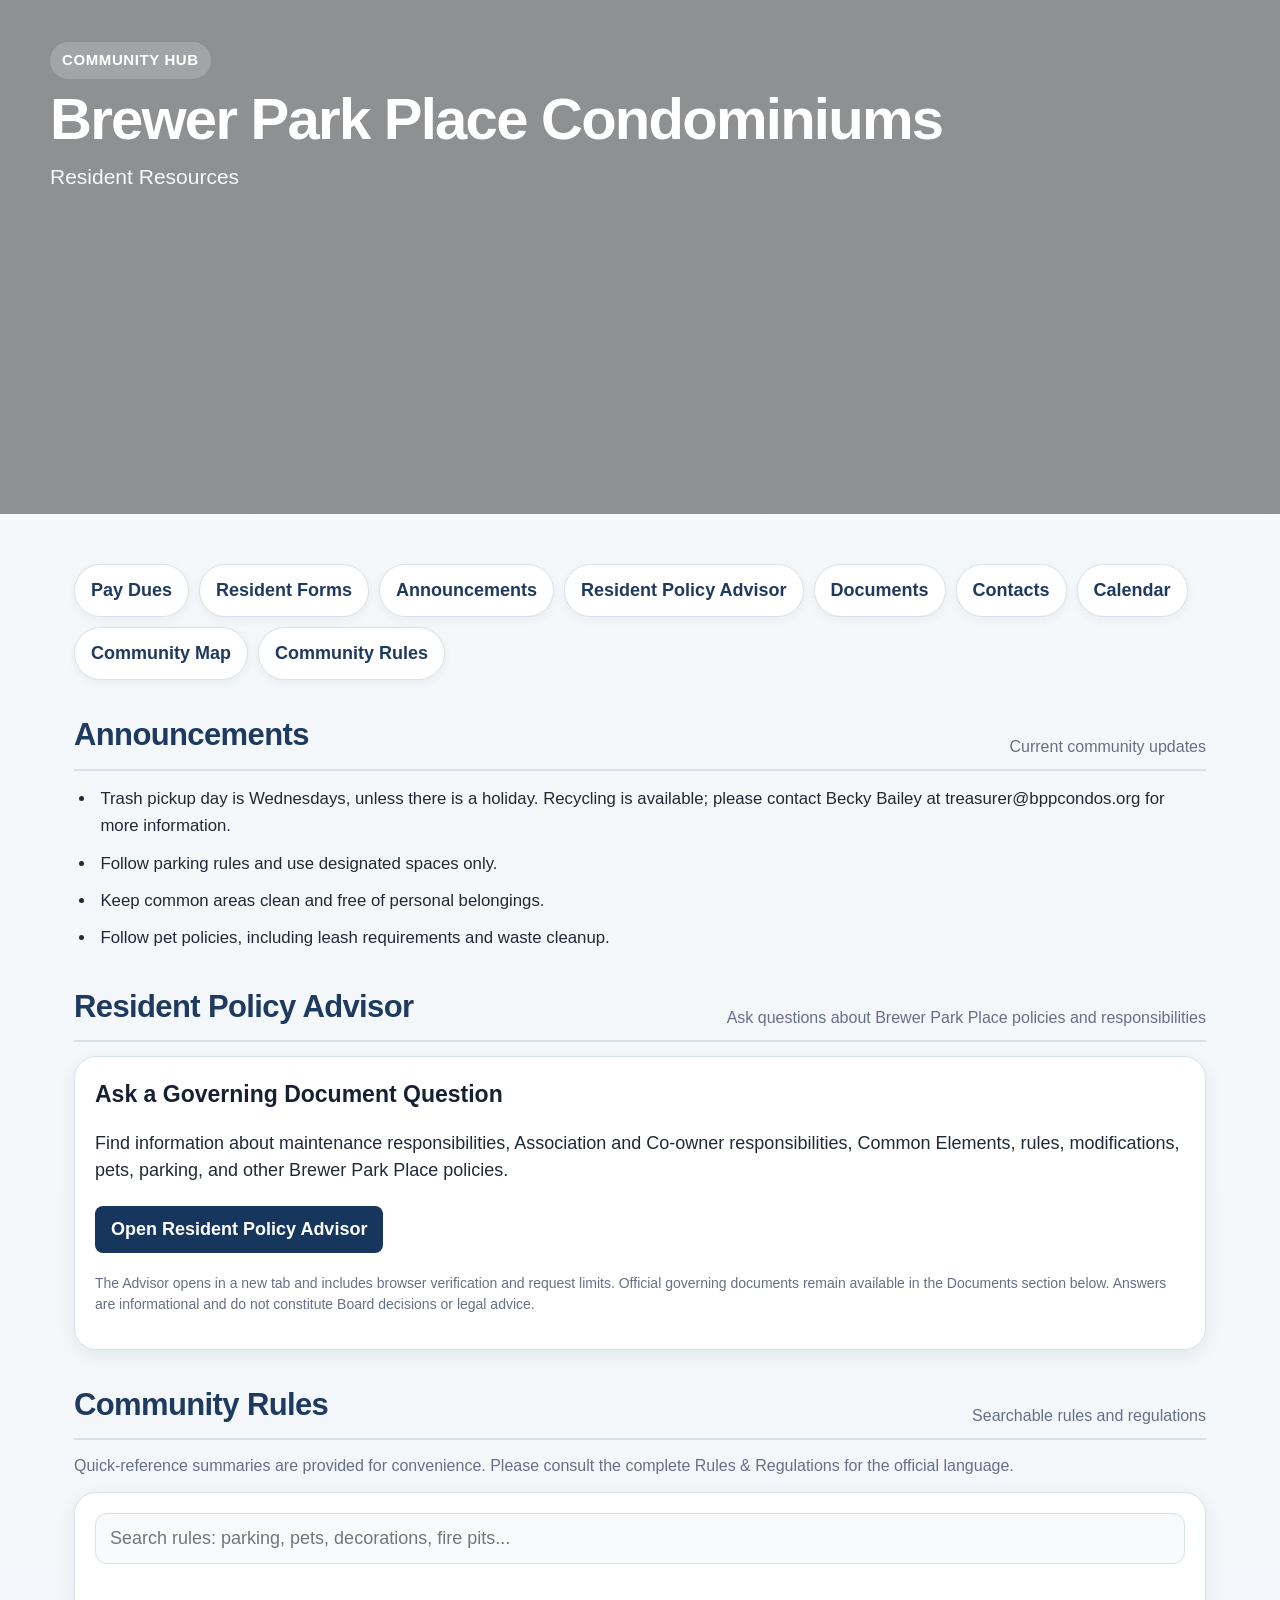
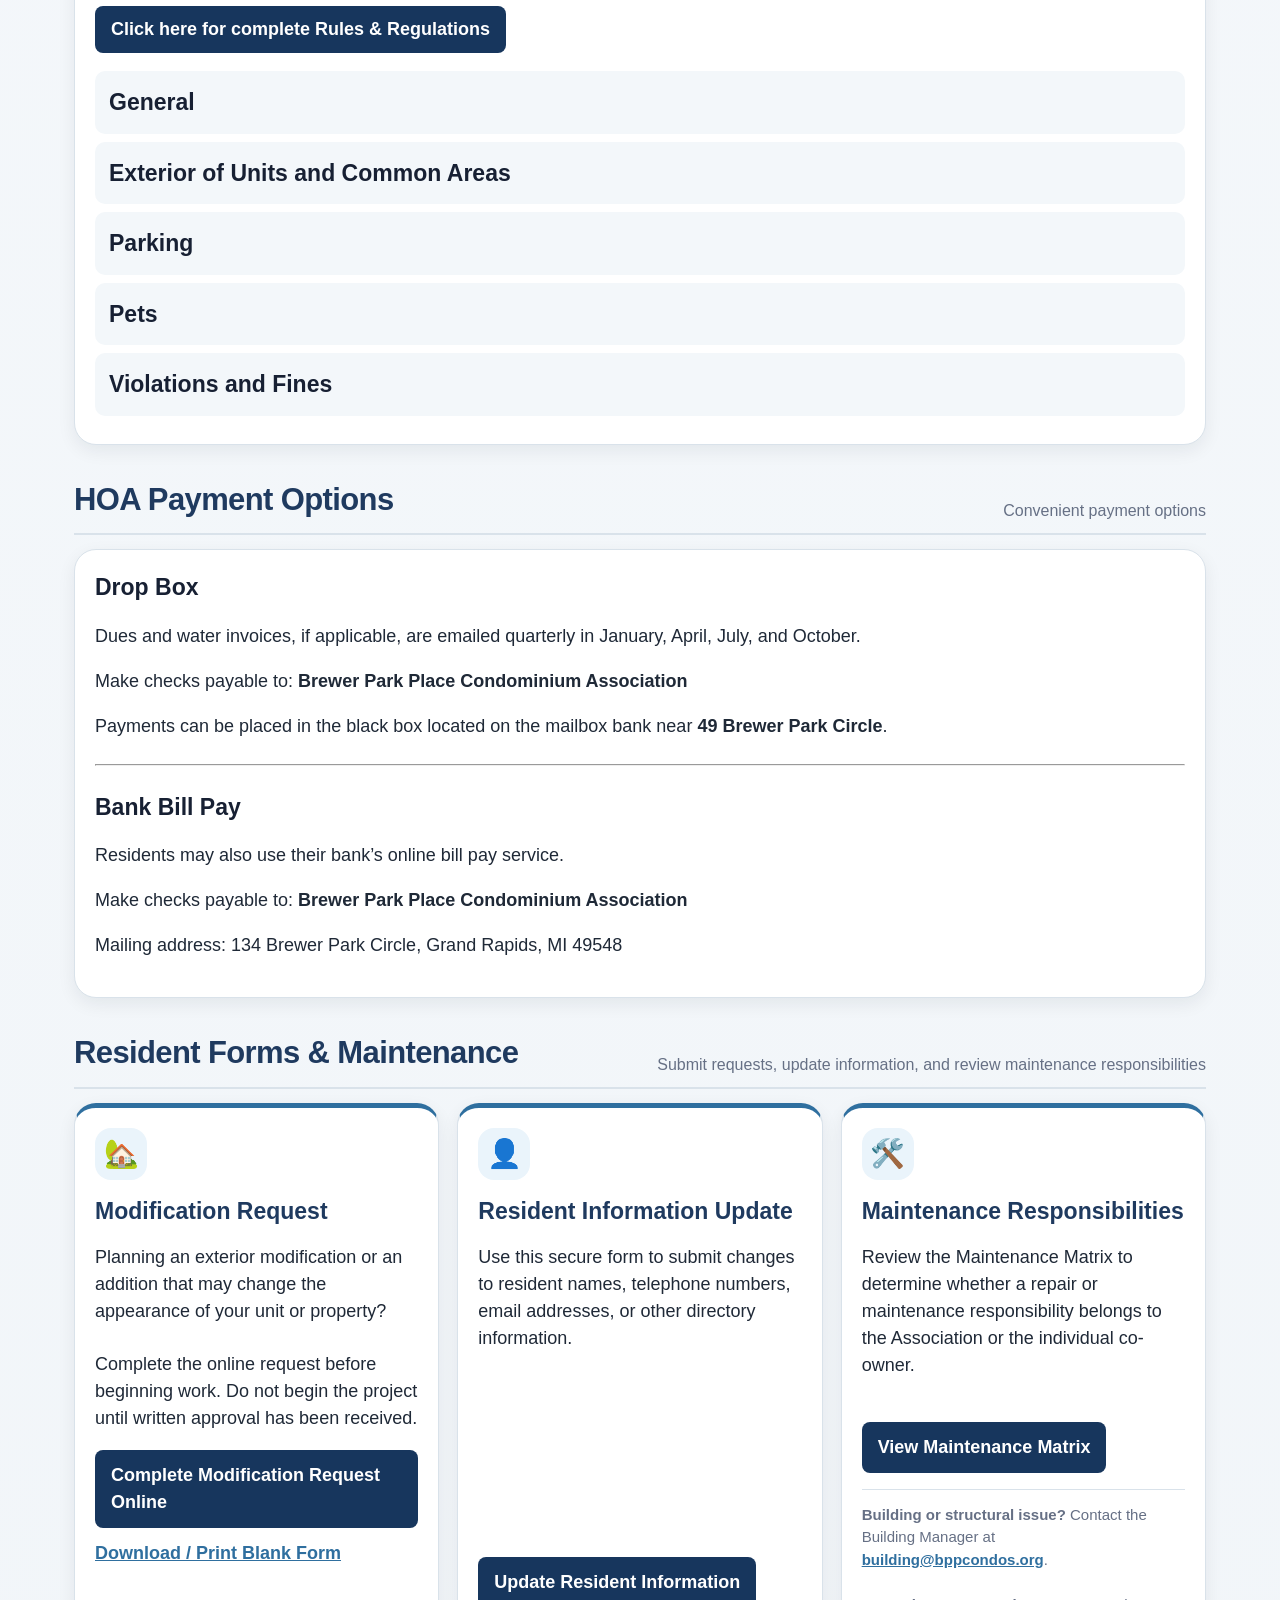
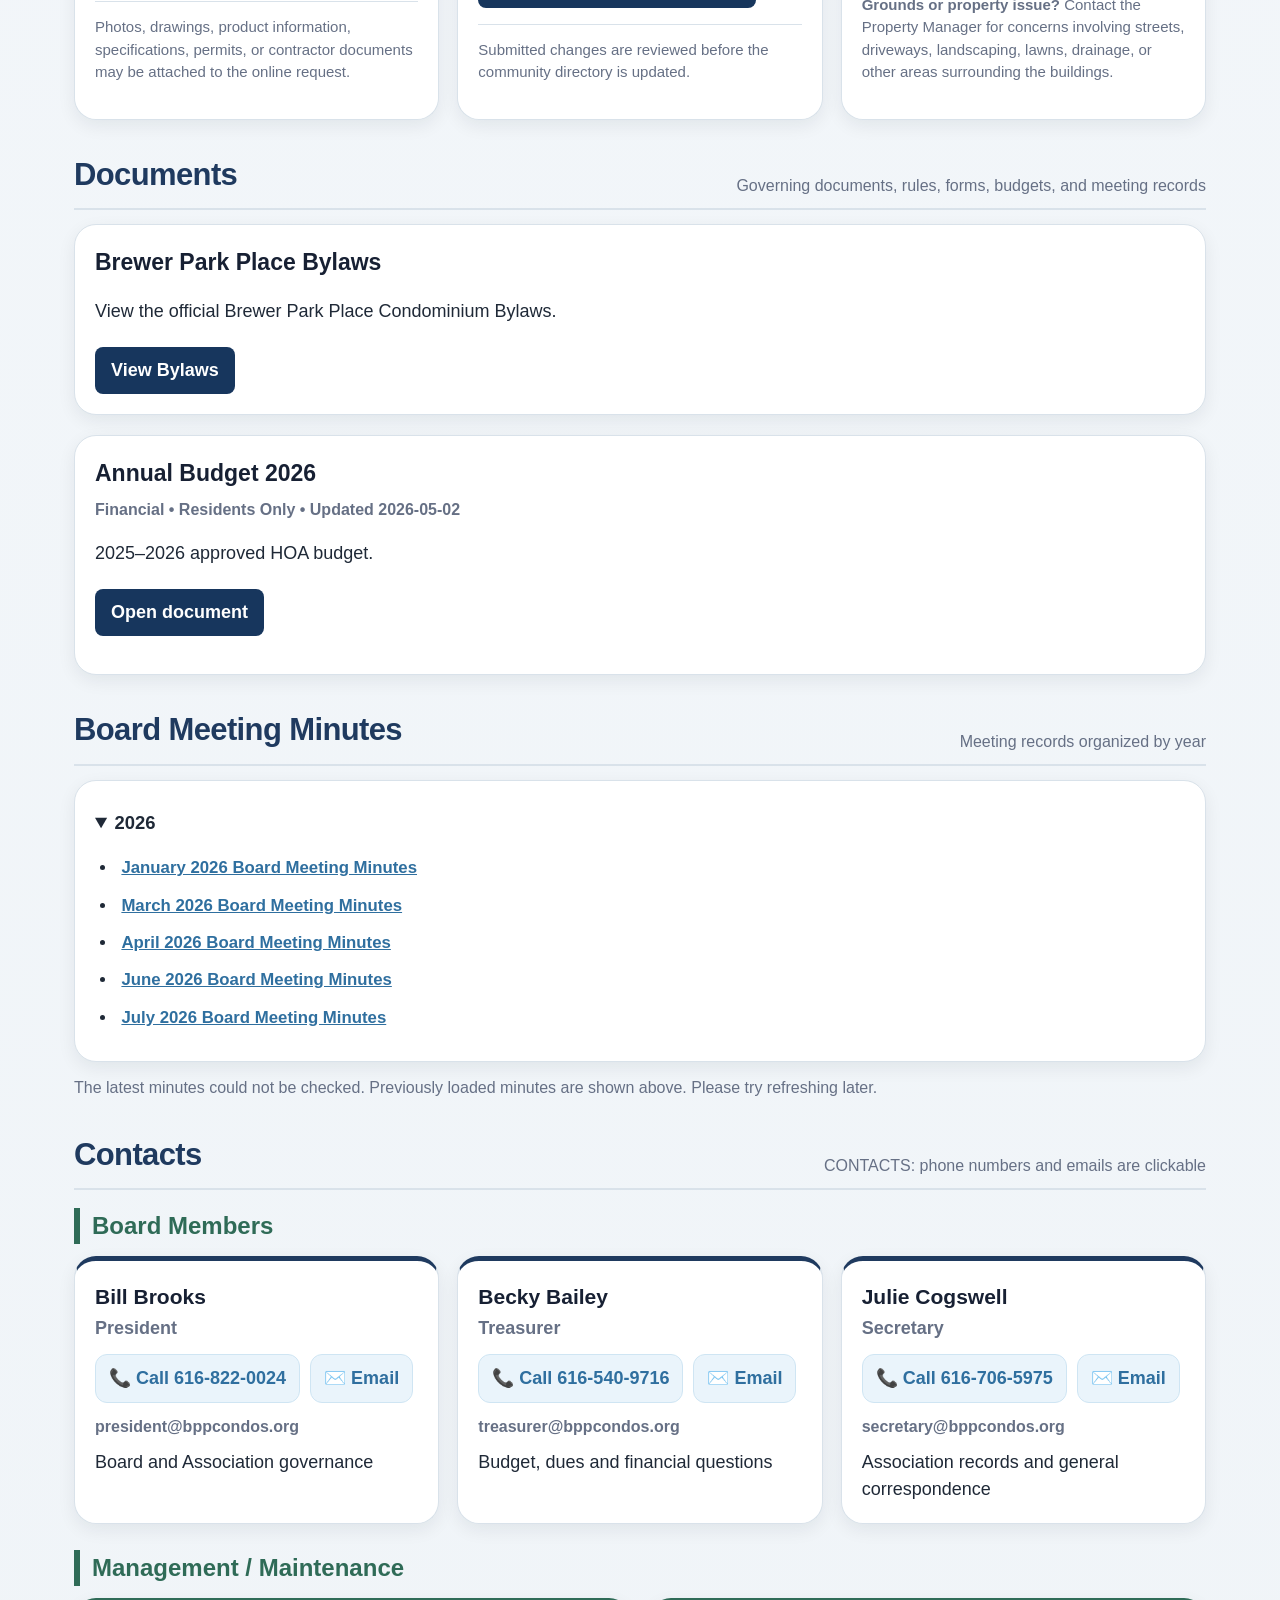
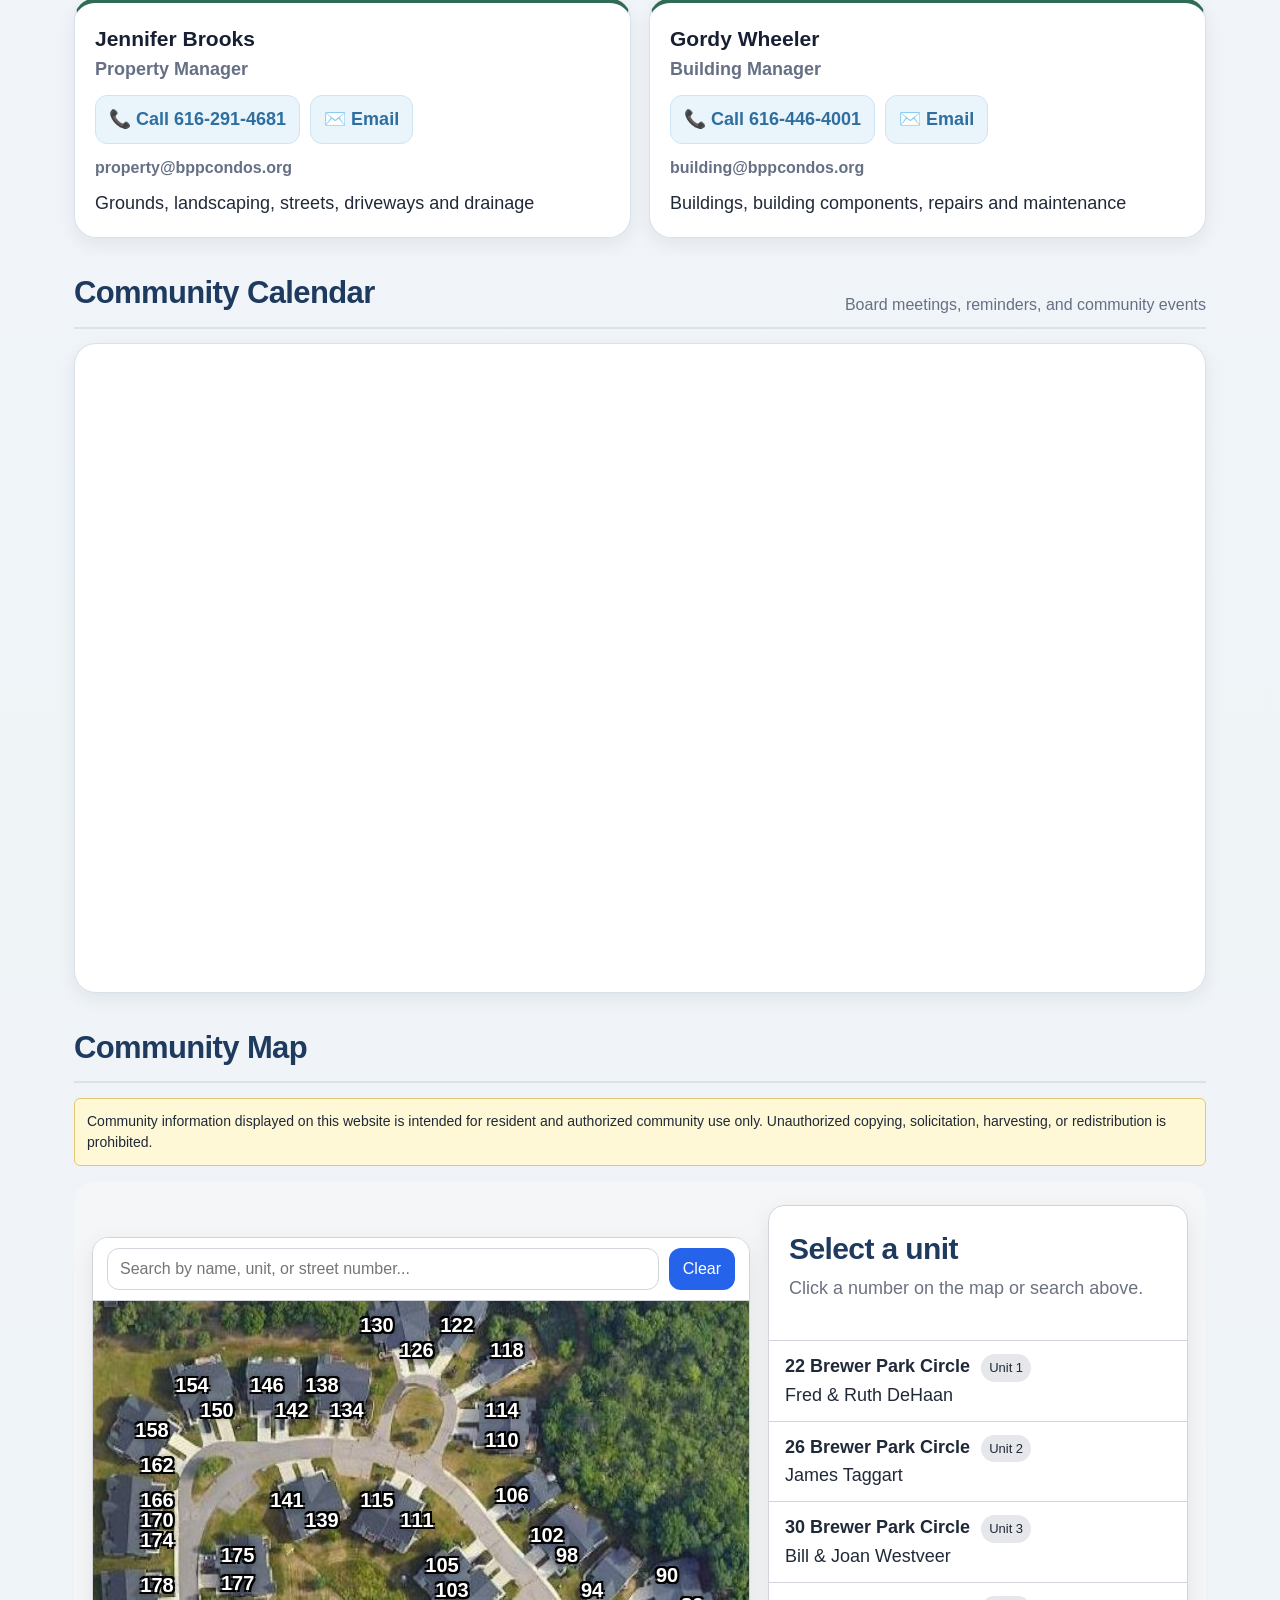
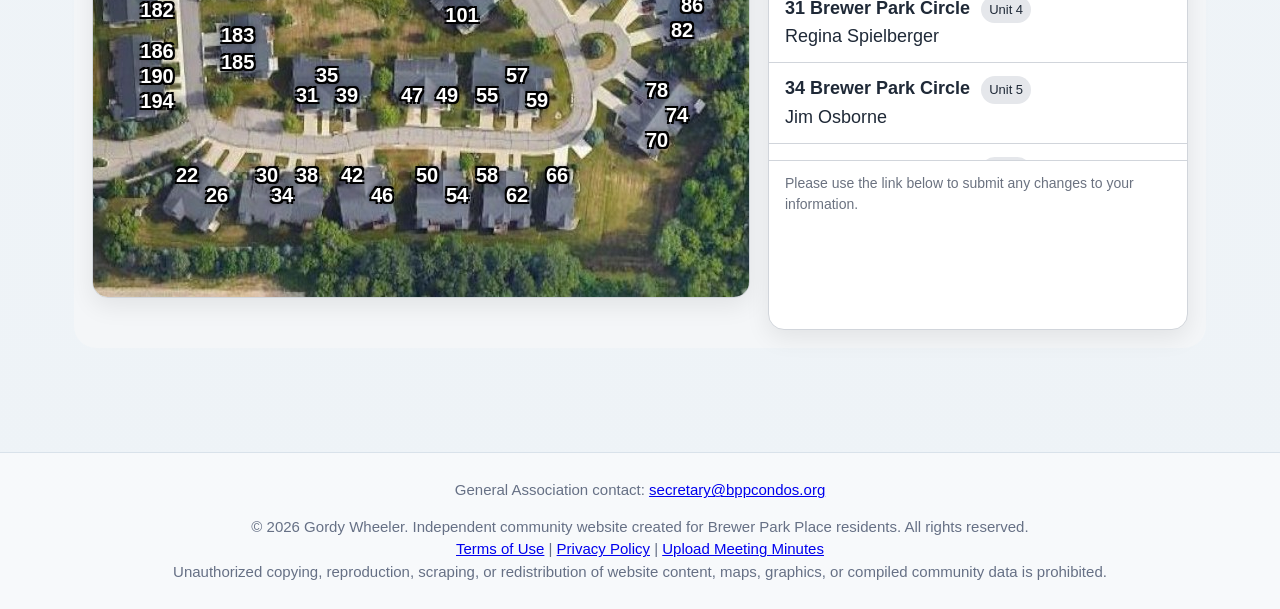
==== commit 474c4514: "Point resident Community Hub advisor to secured public Worker" ====
--- a/index.html
+++ b/index.html
@@ -20,13 +20,7 @@
   <section id="announcements"><div class="section-title"><h2>Announcements</h2><p class="section-note">Current community updates</p></div><ul id="announcementGrid" class="announcement-list"></ul></section>
   <section id="policy-advisor">
     <div class="section-title"><h2>Resident Policy Advisor</h2><p class="section-note">Ask questions about Brewer Park Place policies and responsibilities</p></div>
-    <div class="card">
-      <h3>Ask a Governing Document Question</h3>
-      <p>Questions about maintenance responsibilities, common elements, modifications, pets, parking, and other Brewer Park Place policies.</p>
-      <p><strong>No resident login required.</strong> Use our dedicated Policy Advisor page to ask your question and view the governing documents used in the answer.</p>
-      <p><a class="button-link" href="https://bpp-resident-advisor-public.glwjrmi.workers.dev/" target="_blank" rel="noopener noreferrer" aria-label="Open Policy Advisor staging preview in a new tab">Open Resident Policy Advisor</a></p>
-      <p style="margin-top:12px; font-size:14px; color:#667085;">This page provides guidance based on the Association's governing documents. The Association's governing documents remain available in the Documents section below.</p>
-    </div>
+    <div class="card"><h3>Ask a Governing Document Question</h3><p>Find information about maintenance responsibilities, Association and Co-owner responsibilities, Common Elements, rules, modifications, pets, parking, and other Brewer Park Place policies.</p><p><a class="button-link" href="https://bpp-resident-advisor-public.glwjrmi.workers.dev/" target="_blank" rel="noopener noreferrer">Open Resident Policy Advisor</a></p><p style="margin-top:20px; font-size:14px; color:#667085;">The Advisor opens in a new tab and includes browser verification and request limits. Official governing documents remain available in the Documents section below. Answers are informational and do not constitute Board decisions or legal advice.</p></div>
   </section>
   <section id="community-rules">
     <div class="section-title"><h2>Community Rules</h2><p class="section-note">Searchable rules and regulations</p></div><p class="section-note" style="margin-bottom:14px;">Quick-reference summaries are provided for convenience. Please consult the complete Rules & Regulations for the official language.</p>
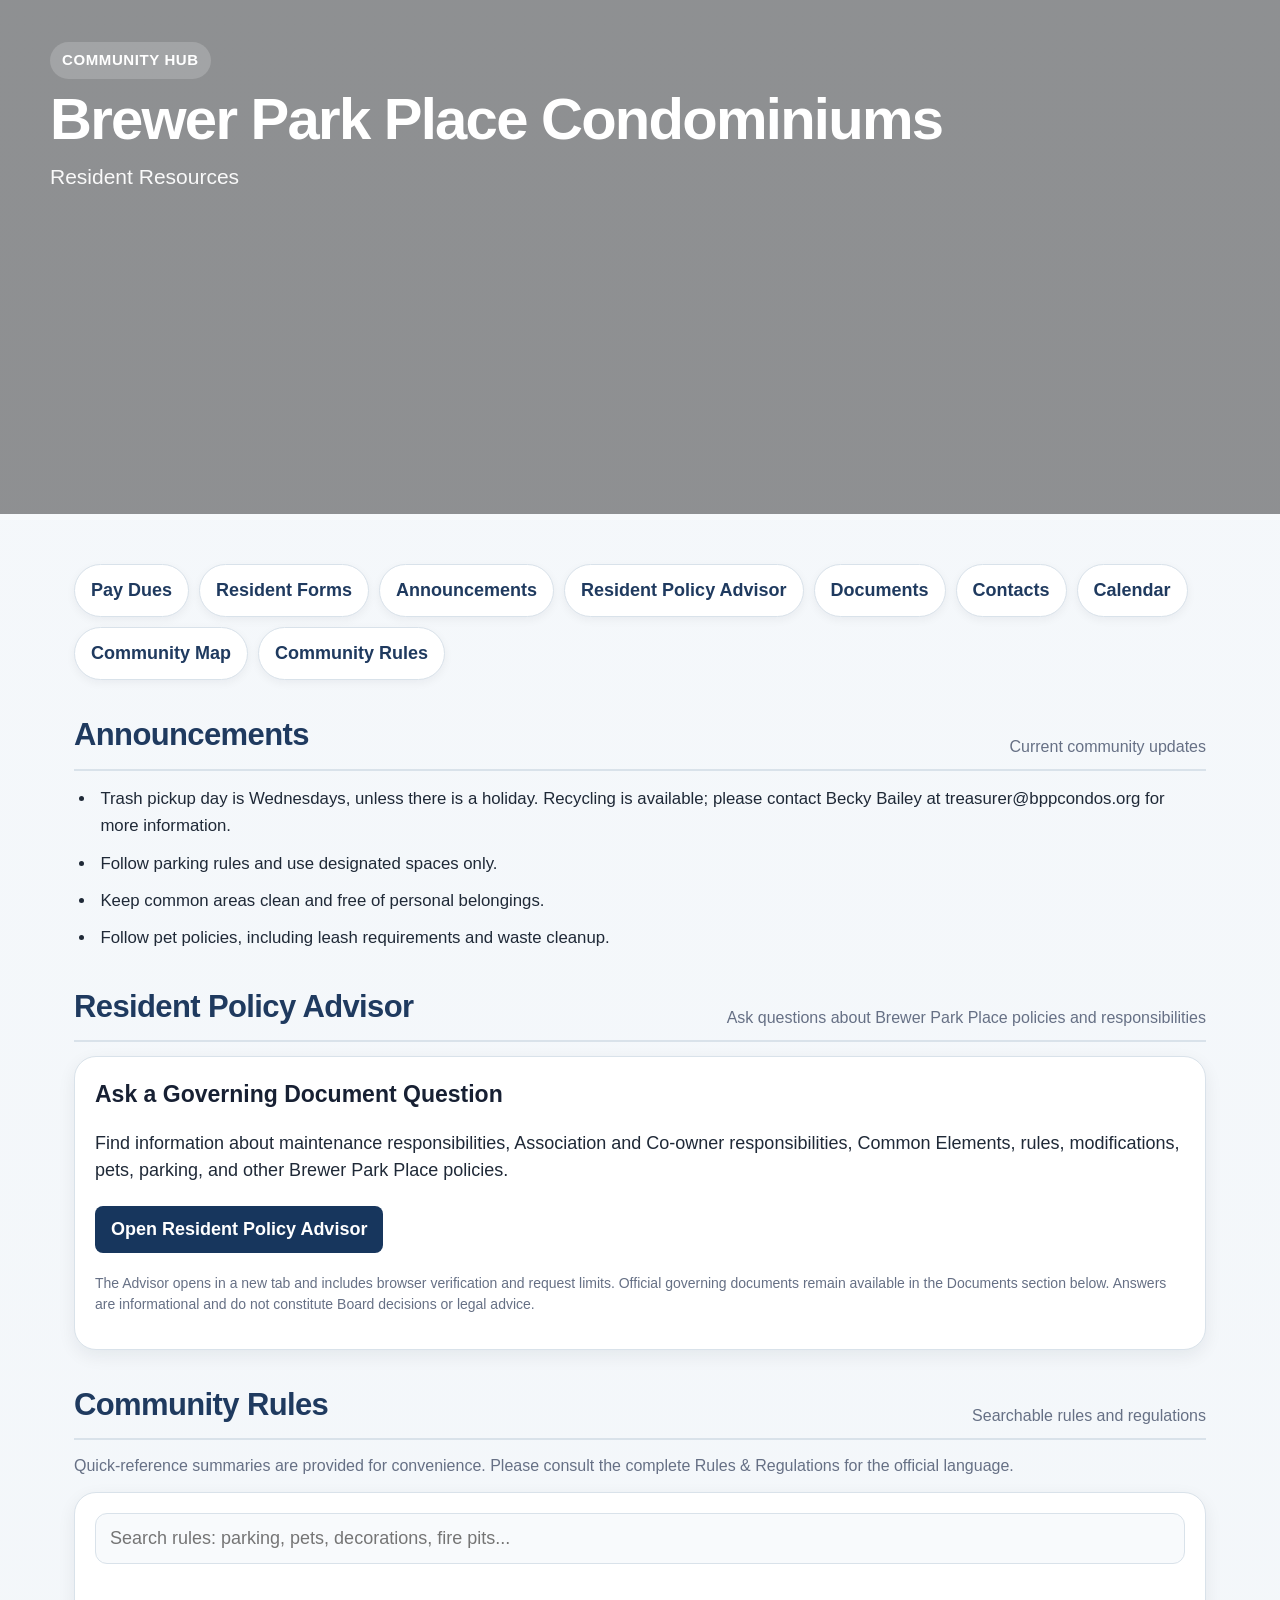
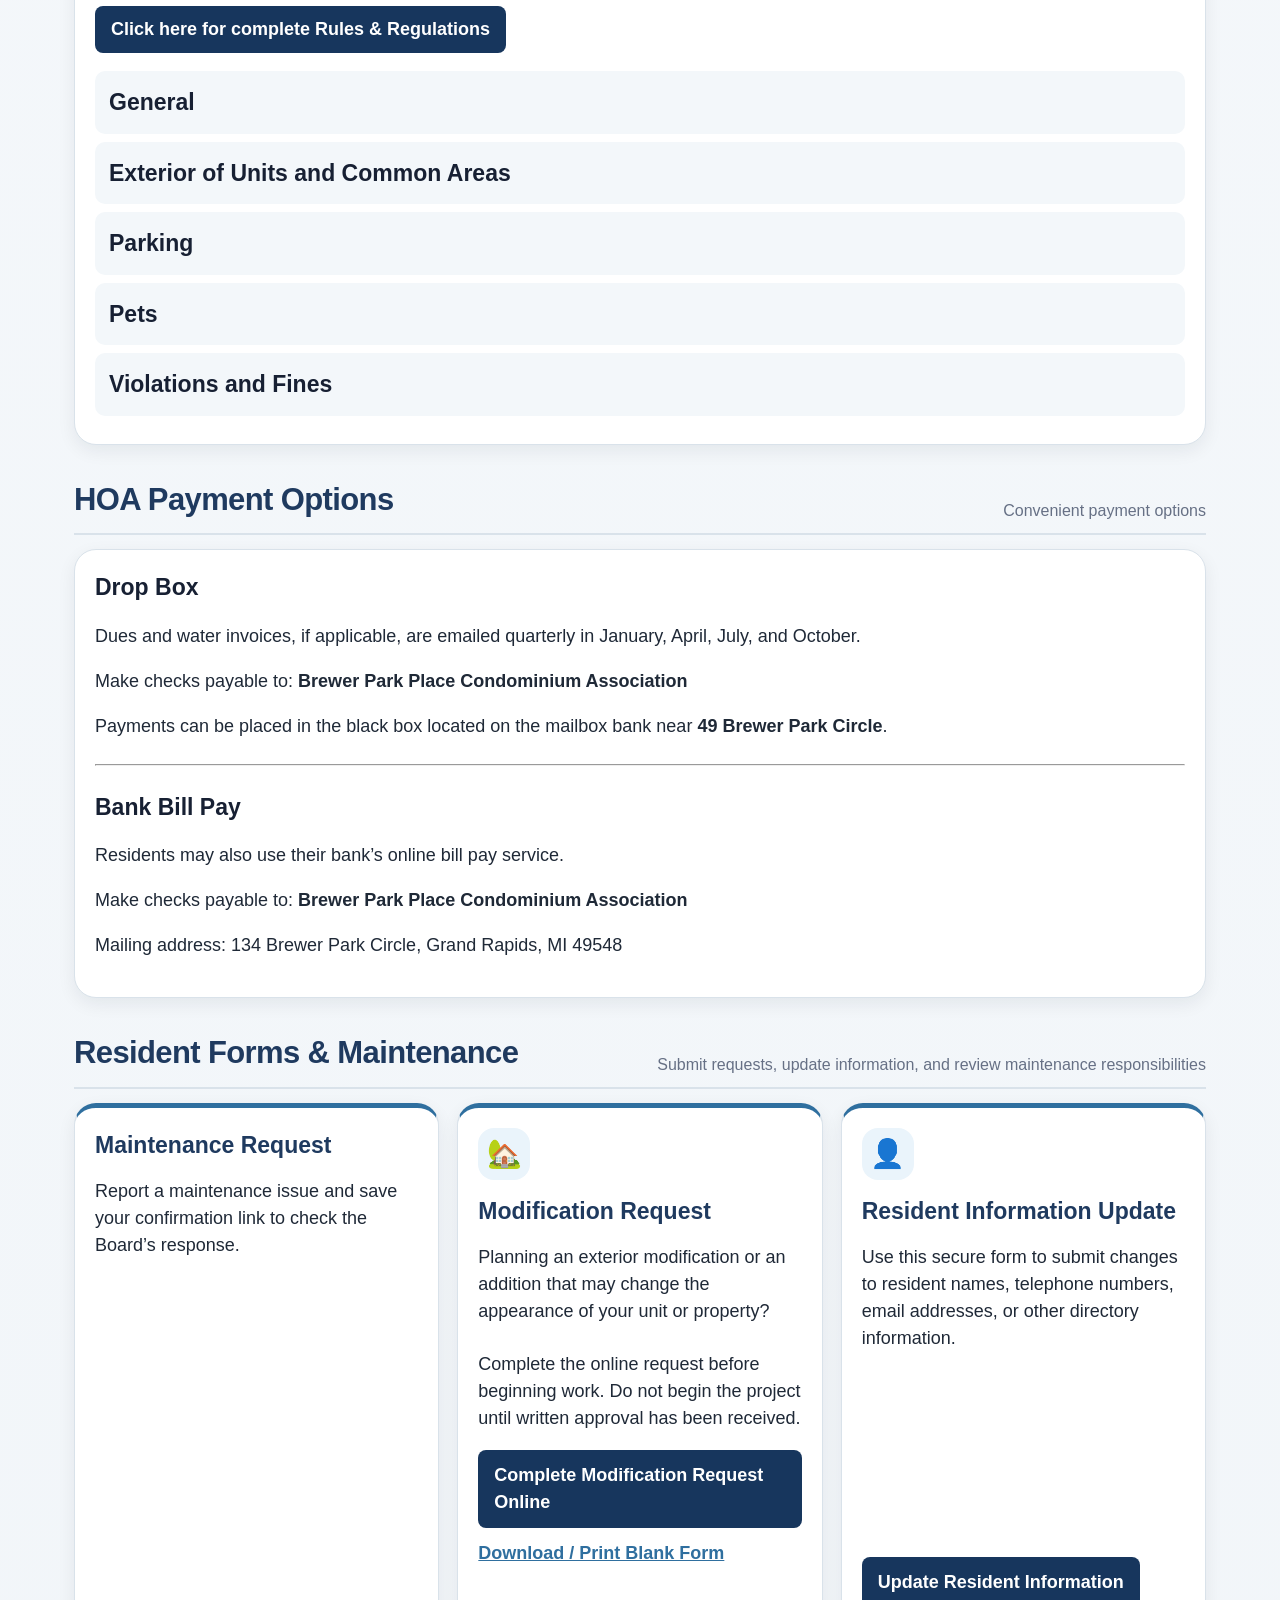
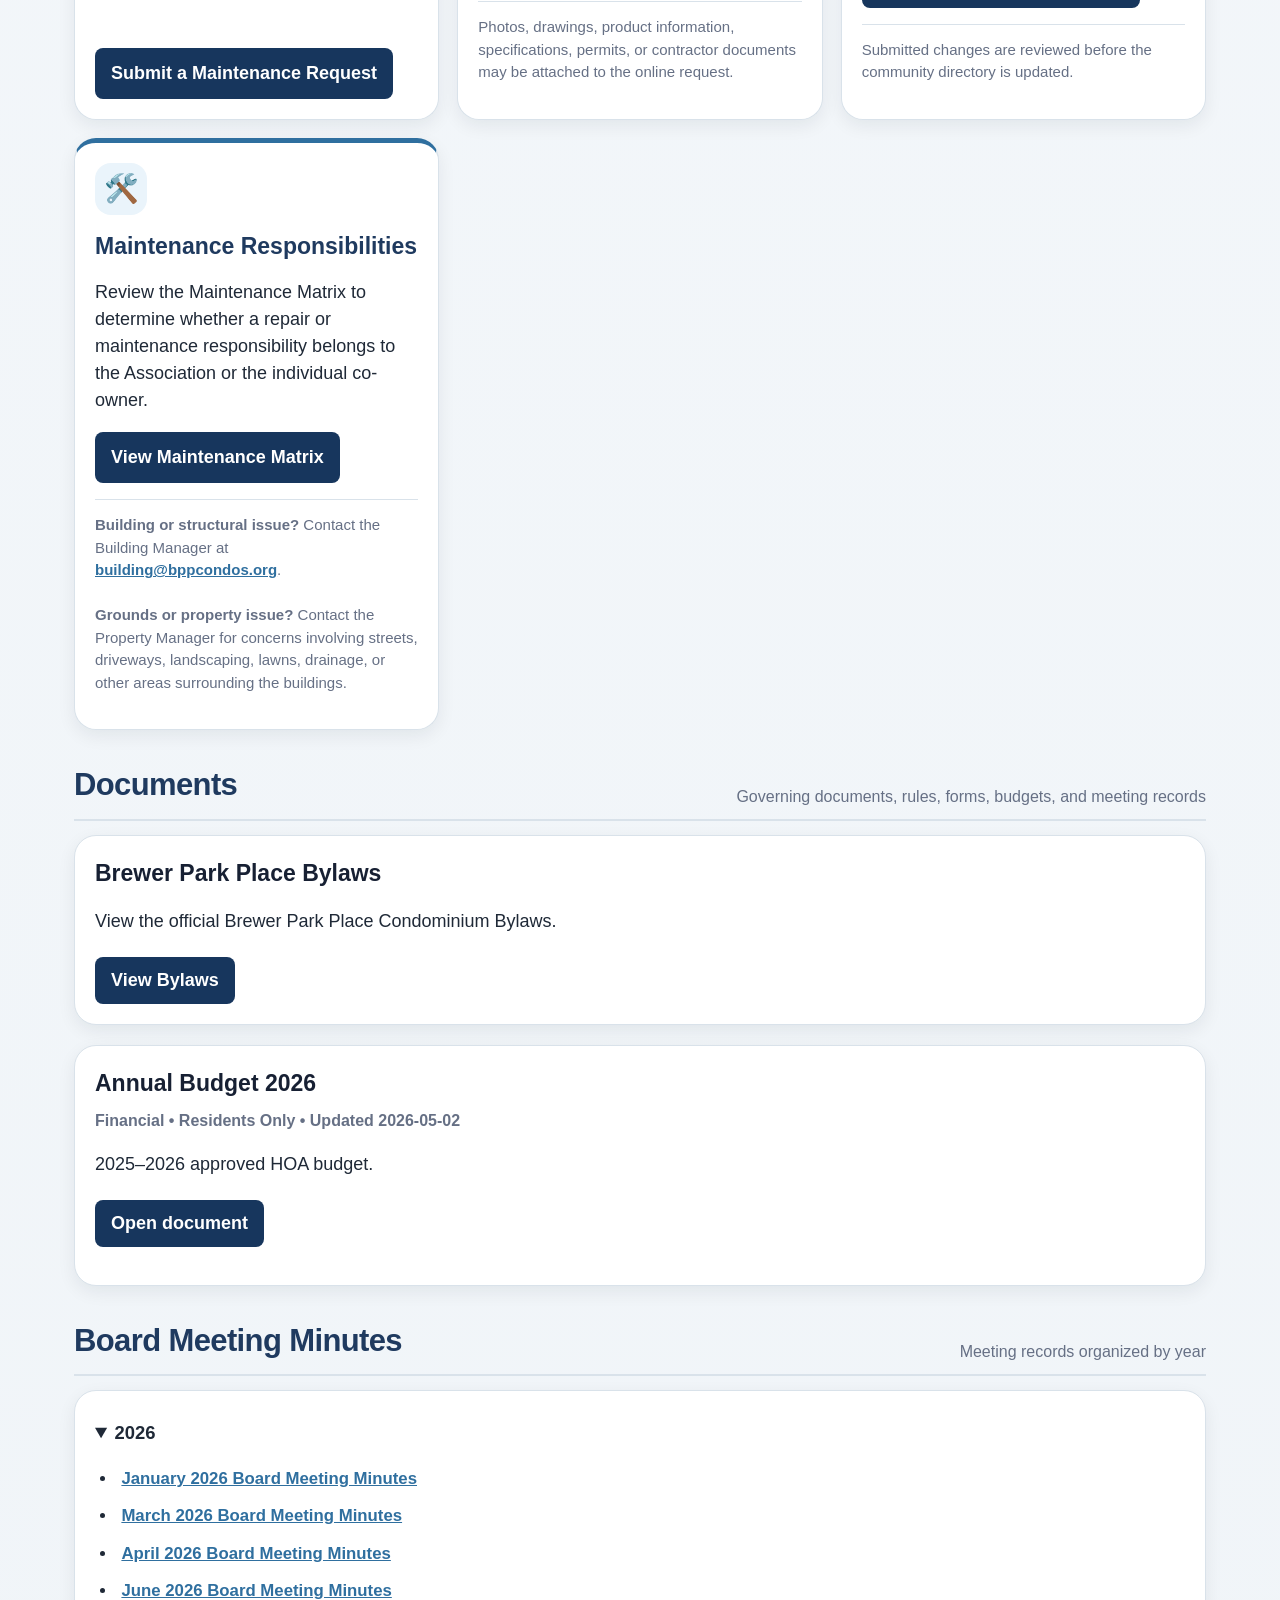
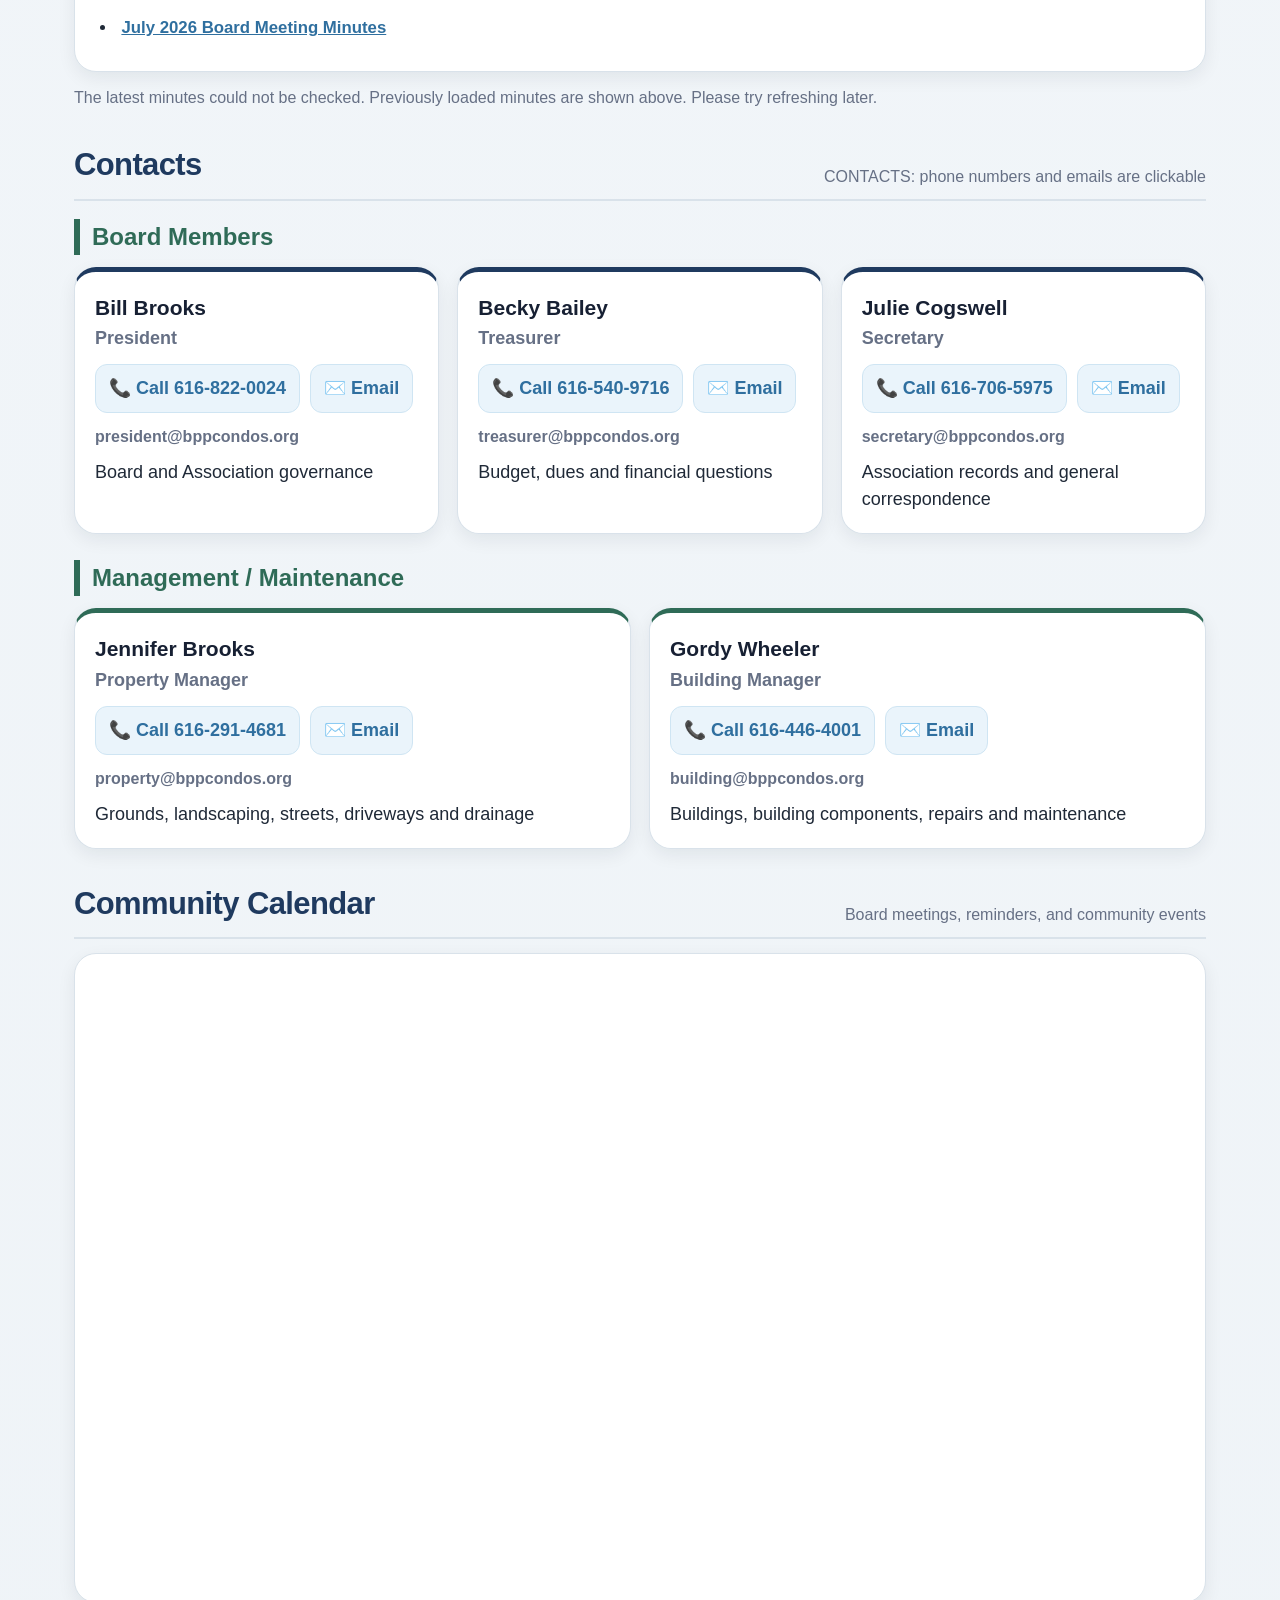
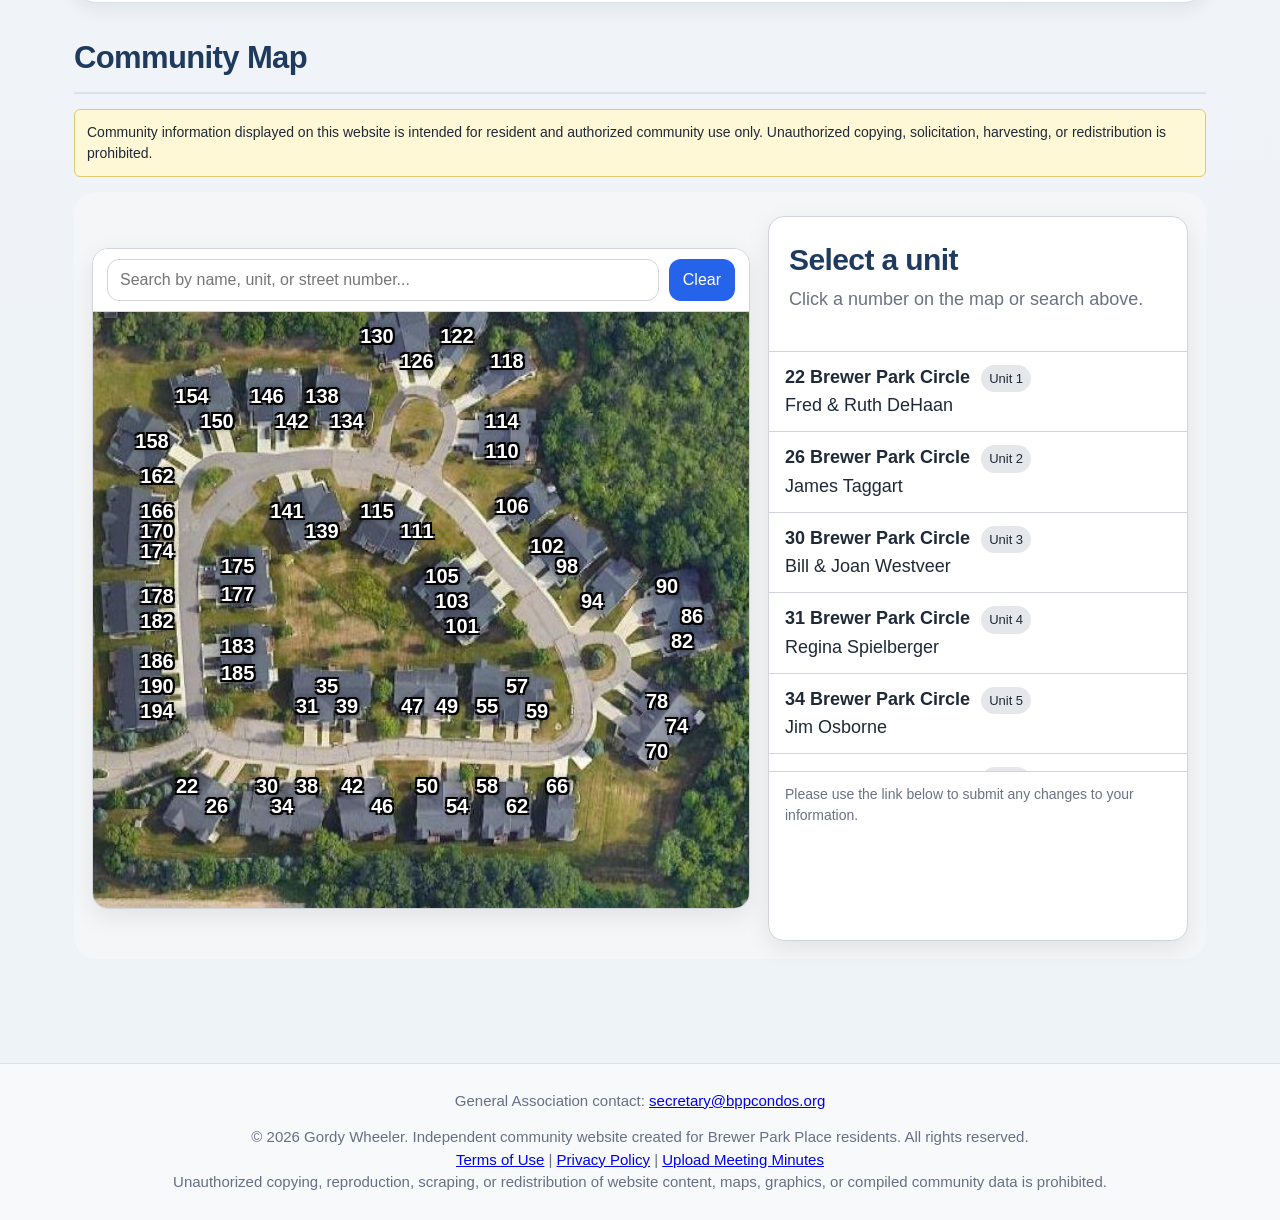
==== commit 67658afd: "Add resident maintenance requests to the Community Hub" ====
--- a/index.html
+++ b/index.html
@@ -36,6 +36,11 @@
   <section id="resident-forms">
     <div class="section-title"><h2>Resident Forms & Maintenance</h2><p class="section-note">Submit requests, update information, and review maintenance responsibilities</p></div>
     <div class="grid">
+      <article class="card form-card">
+        <h3>Maintenance Request</h3>
+        <p>Report a maintenance issue and save your confirmation link to check the Board’s response.</p>
+        <a class="button-link form-button" href="https://bpp-maintenance-intake-live.glwjrmi.workers.dev/maintenance-request">Submit a Maintenance Request</a>
+      </article>
       <article class="card form-card"><div class="form-icon" aria-hidden="true">🏡</div><h3>Modification Request</h3><p>Planning an exterior modification or an addition that may change the appearance of your unit or property?</p><p>Complete the online request before beginning work. Do not begin the project until written approval has been received.</p><a class="button-link form-button" href="modification-request.html">Complete Modification Request Online</a><p style="margin-top:12px"><a href="BPP_Exterior_Alteration_Modification_Request.pdf" target="_blank" rel="noopener">Download / Print Blank Form</a></p><p class="form-help">Photos, drawings, product information, specifications, permits, or contractor documents may be attached to the online request.</p></article>
       <article class="card form-card"><div class="form-icon" aria-hidden="true">👤</div><h3>Resident Information Update</h3><p>Use this secure form to submit changes to resident names, telephone numbers, email addresses, or other directory information.</p><a class="button-link form-button" href="https://docs.google.com/forms/d/e/1FAIpQLScCni-2s0RUmHZD7UbjFWbjisVUMGKxMQ0u1I9mauL1jC-TzA/viewform?usp=sharing" target="_blank" rel="noopener">Update Resident Information</a><p class="form-help">Submitted changes are reviewed before the community directory is updated.</p></article>
       <article class="card form-card"><div class="form-icon" aria-hidden="true">🛠️</div><h3>Maintenance Responsibilities</h3><p>Review the Maintenance Matrix to determine whether a repair or maintenance responsibility belongs to the Association or the individual co-owner.</p><a class="button-link form-button" href="https://drive.google.com/file/d/1VrUpWDKYLiDDei8XcdGsJxpOVdybXTXp/view?usp=sharing" target="_blank" rel="noopener">View Maintenance Matrix</a><p class="form-help"><strong>Building or structural issue?</strong> Contact the Building Manager at <a href="mailto:building@bppcondos.org?subject=Brewer%20Park%20Place%20Building%20Maintenance">building@bppcondos.org</a>.<br><br><strong>Grounds or property issue?</strong> Contact the Property Manager for concerns involving streets, driveways, landscaping, lawns, drainage, or other areas surrounding the buildings.</p></article>
